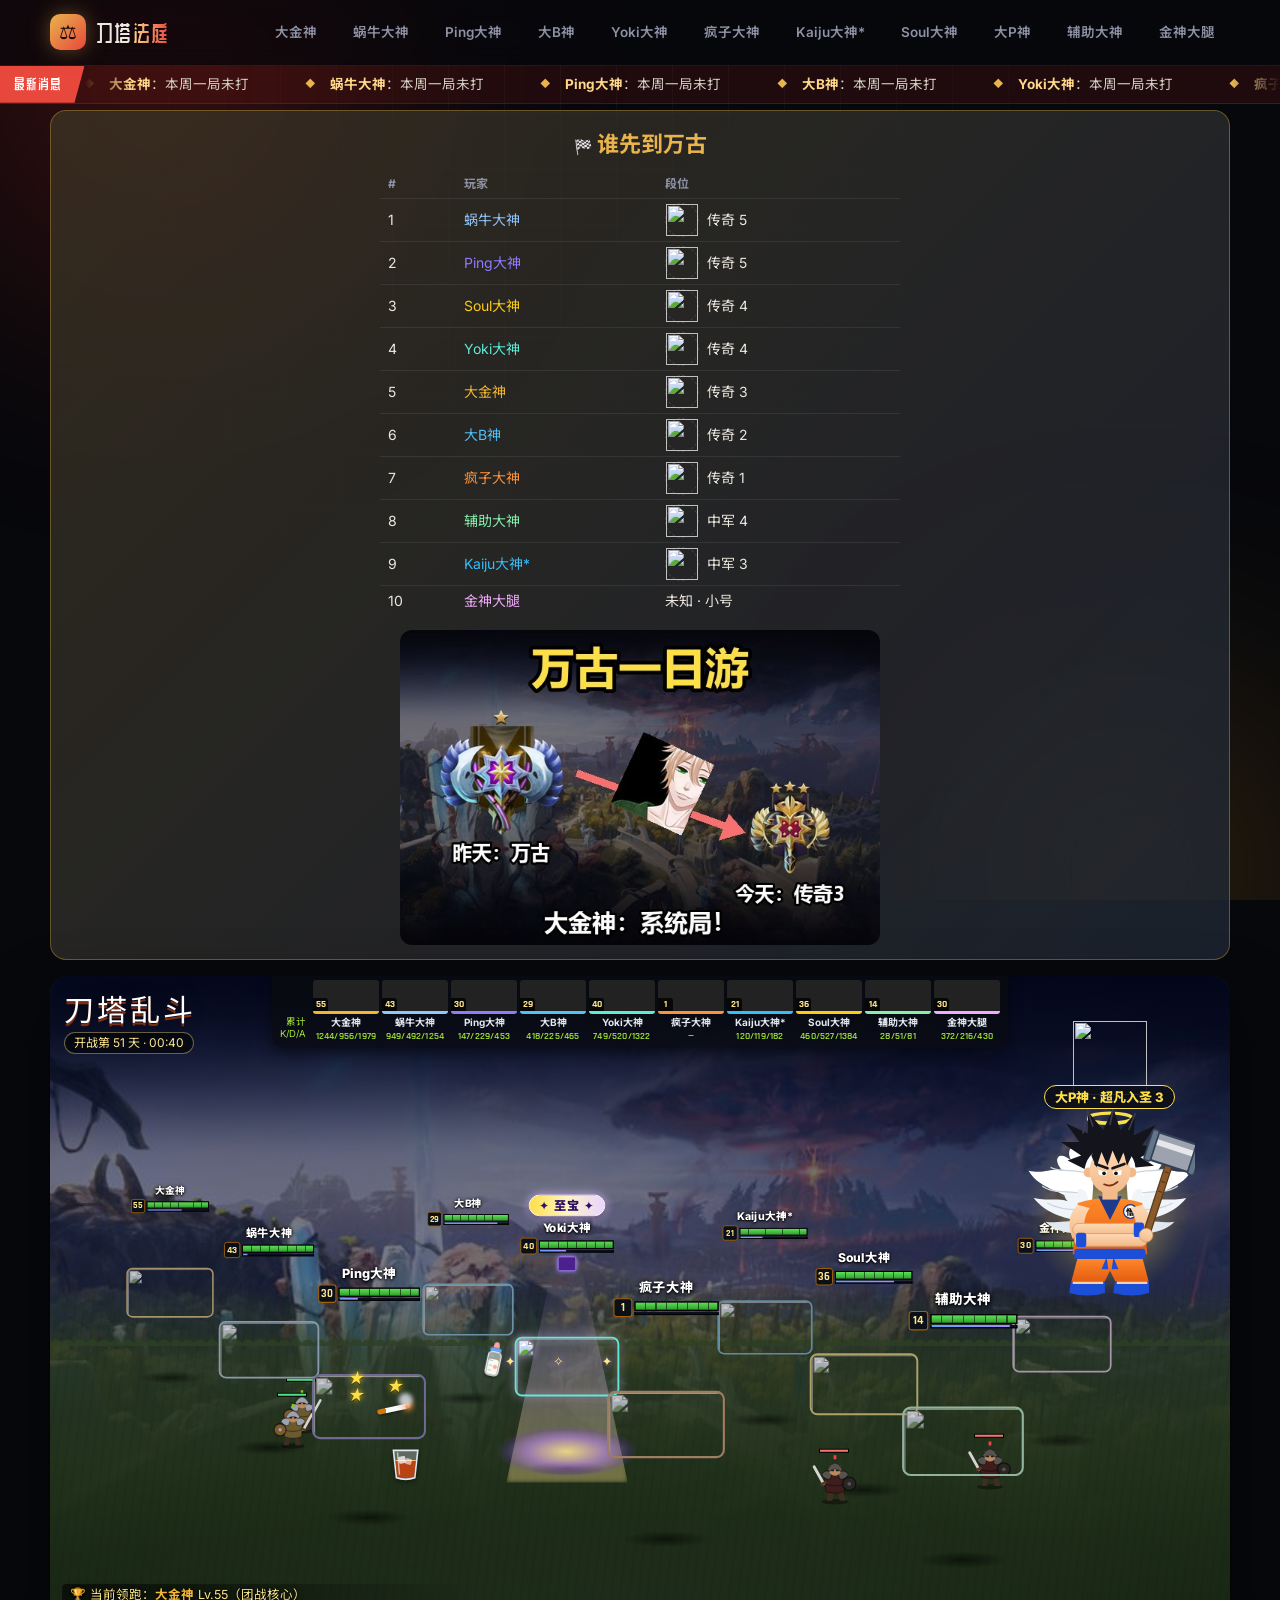
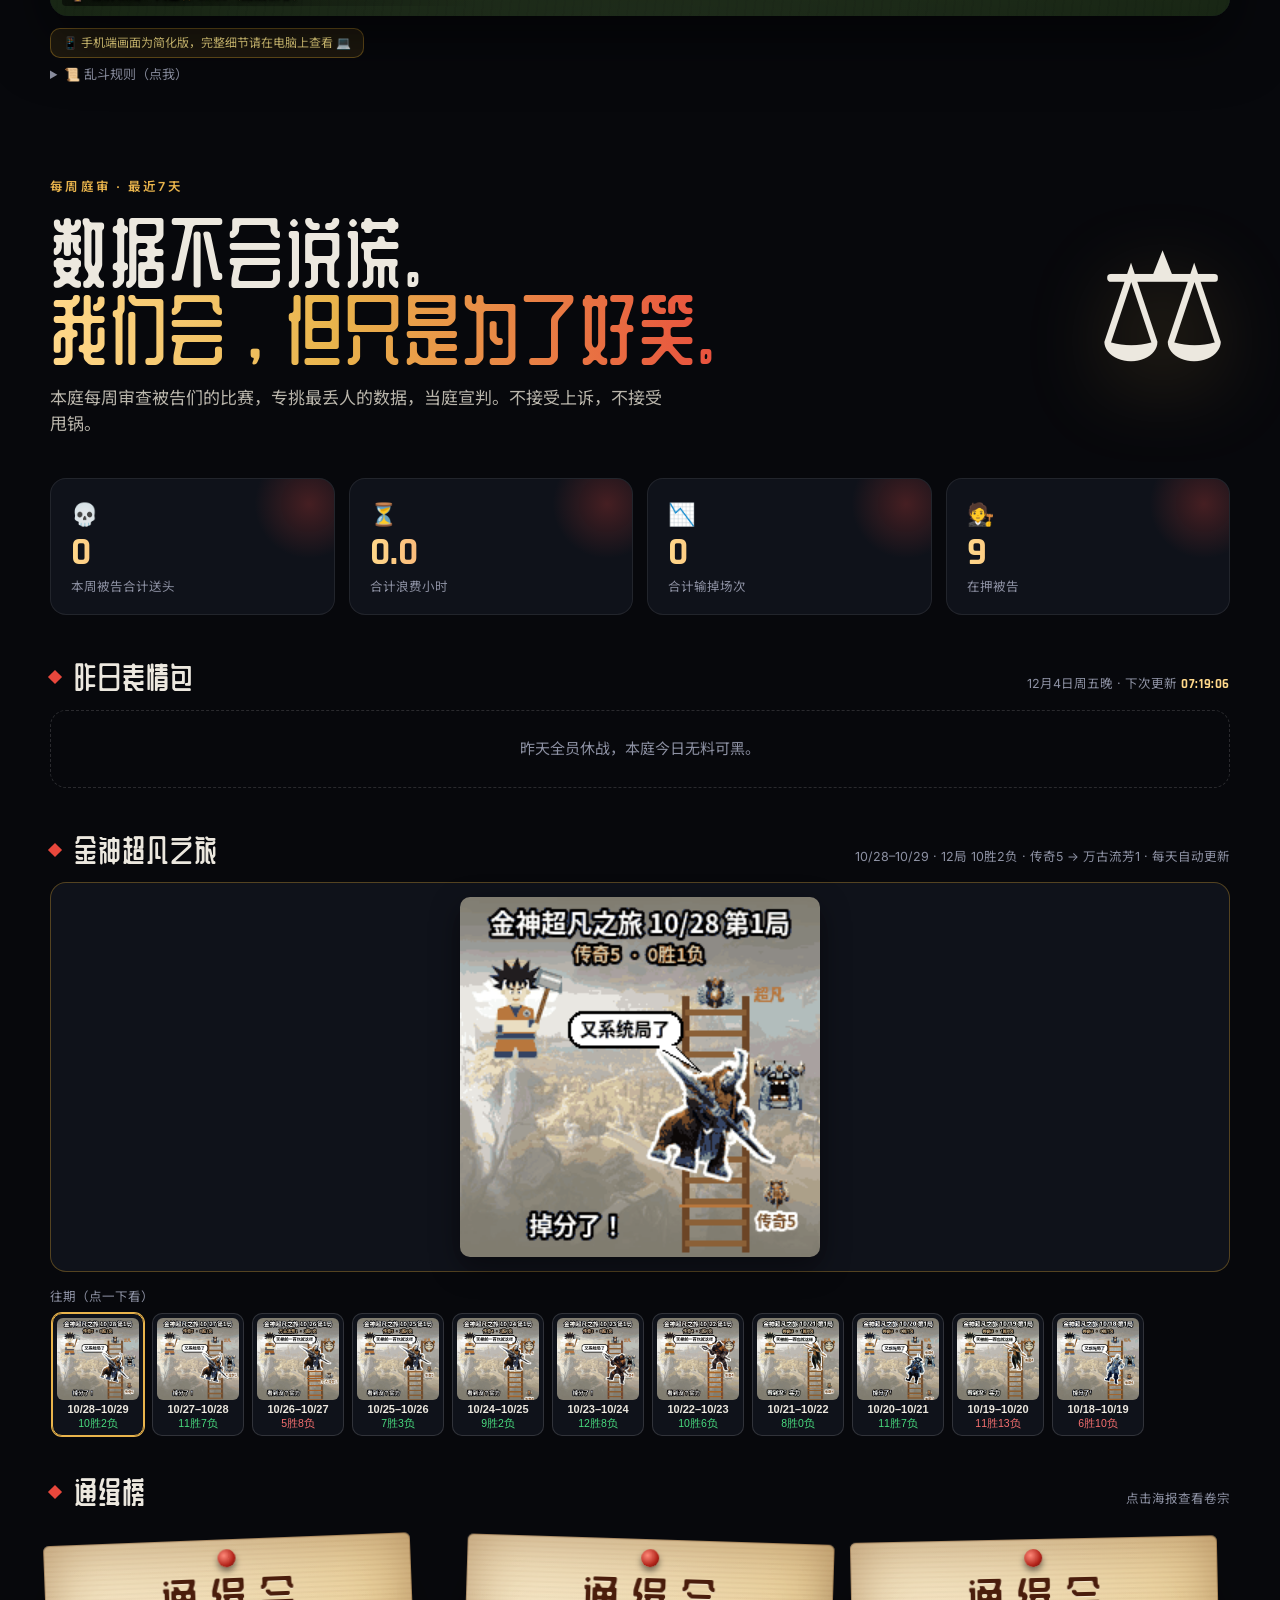
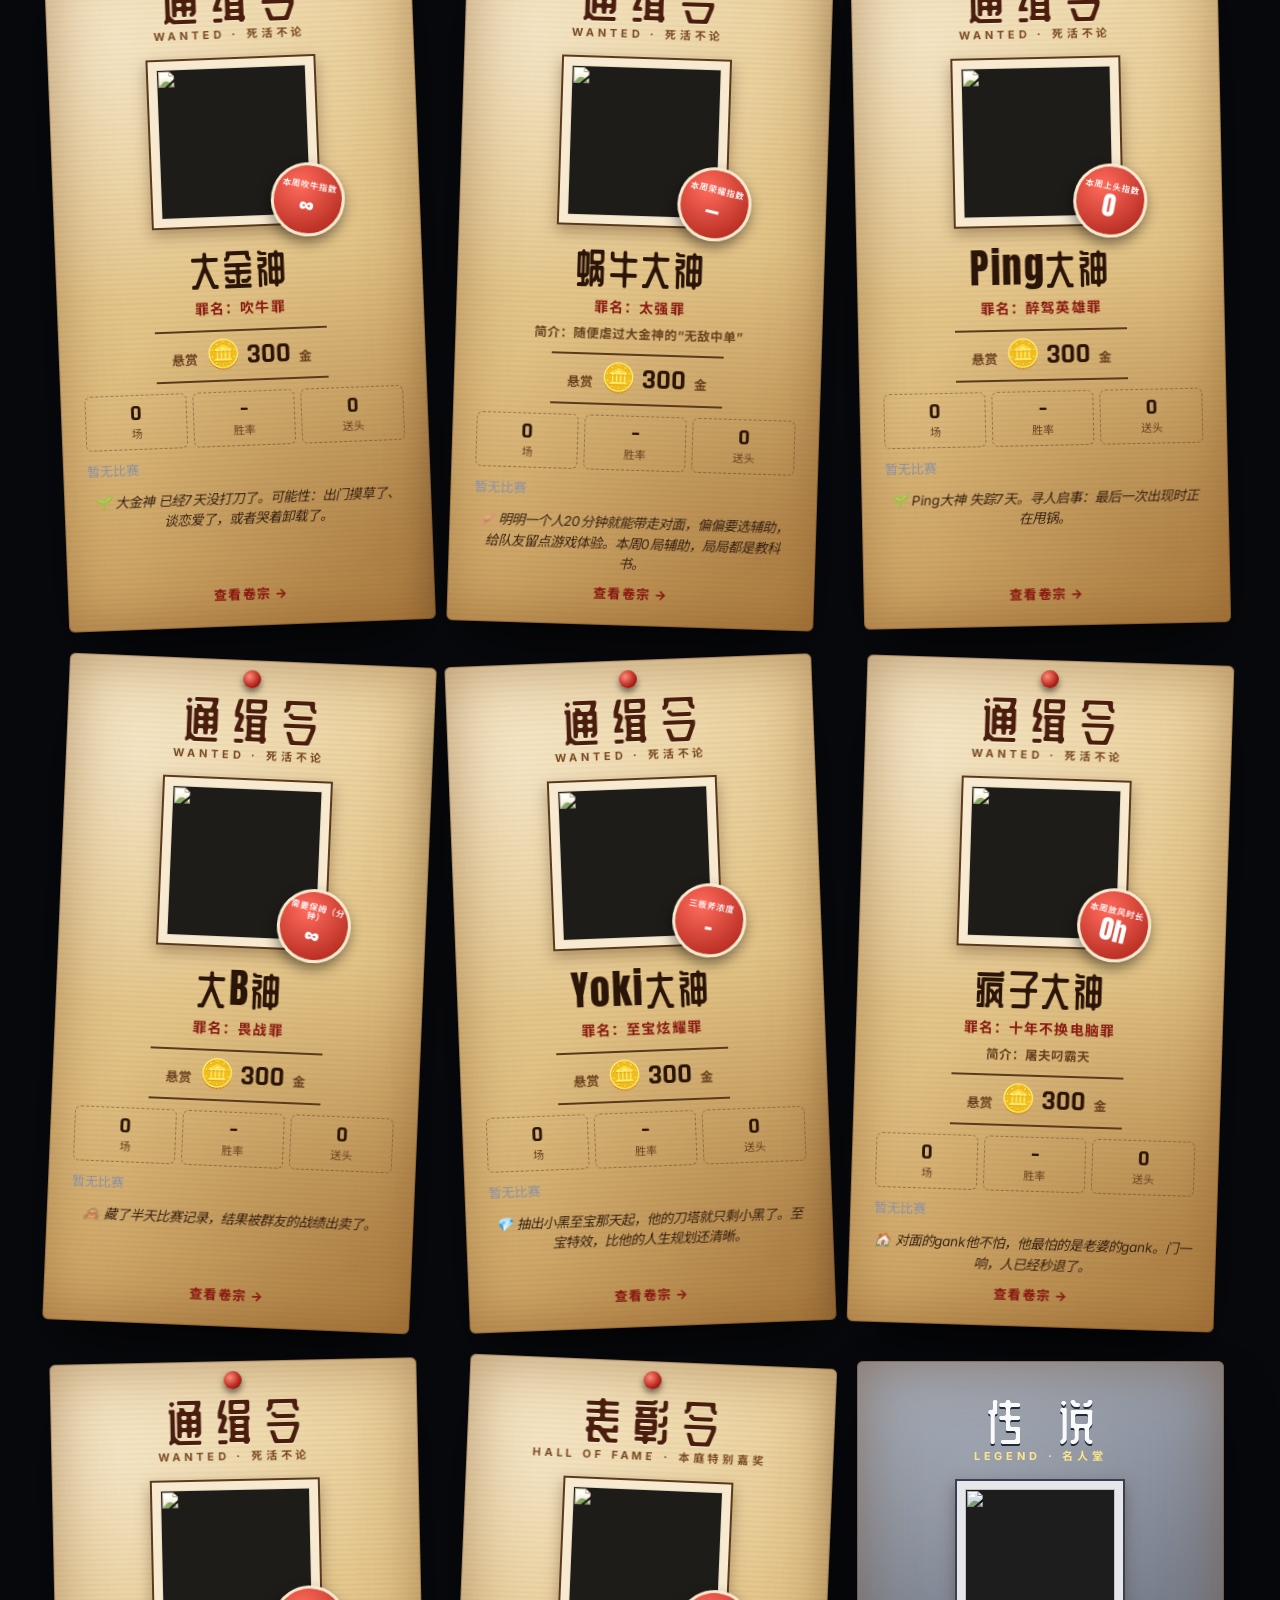
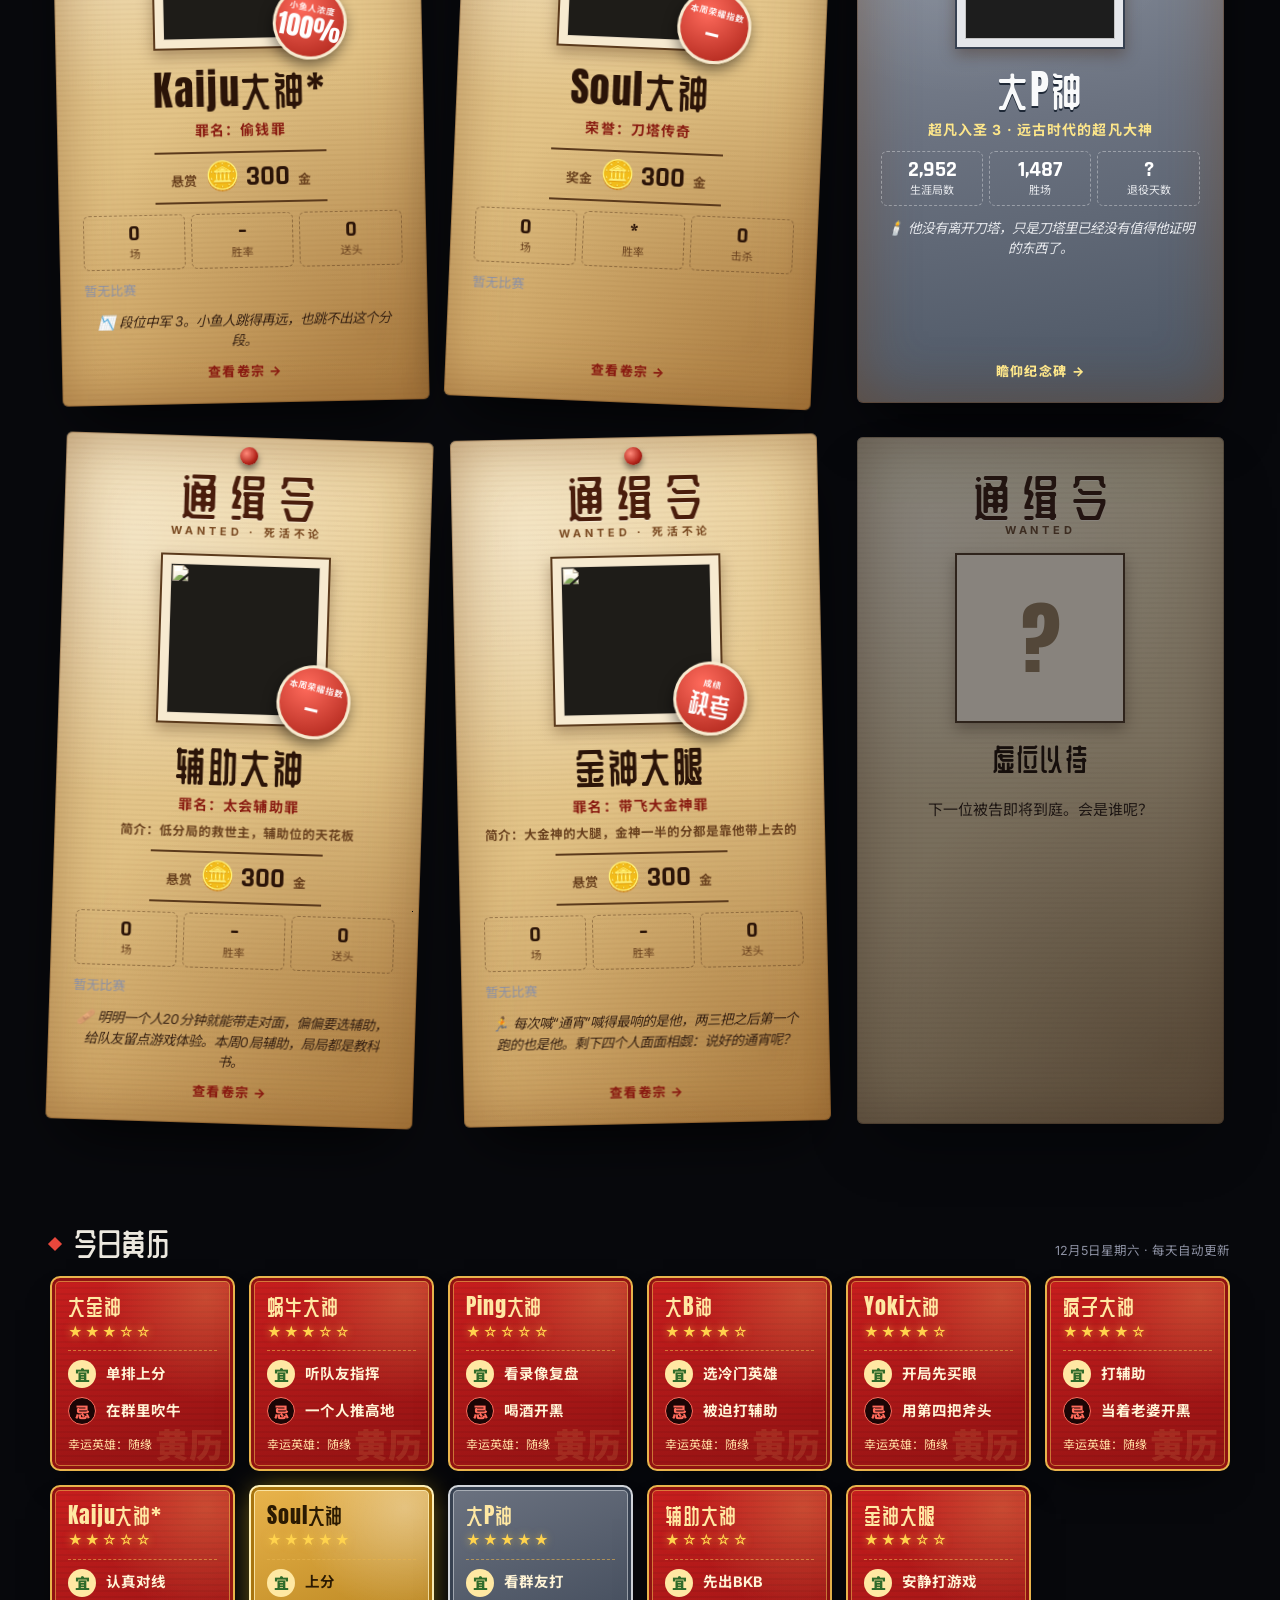
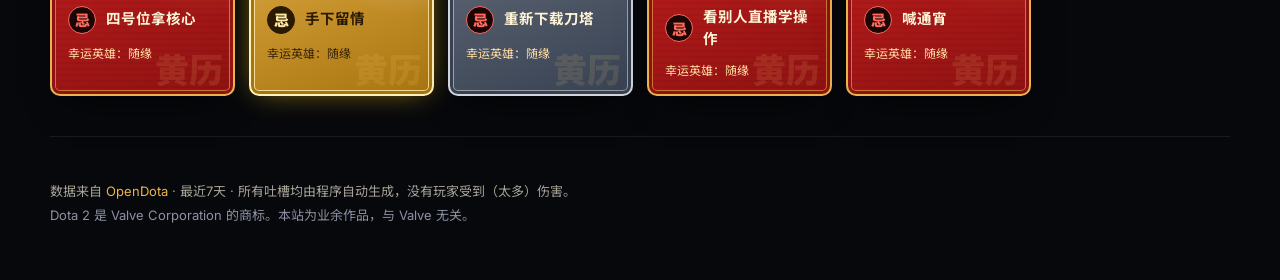
==== index.html @ 7b8fe18a "Home: 谁先到万古 con classifica senza 大P神 e meme 万古一日游 Co-Authored-By: Claude Opus 5.5 <noreply@anthropic" ====
<!doctype html>
<html lang="zh-CN">
<head>
  <meta charset="utf-8" />
  <meta name="build" content="202610311404" />
  <meta http-equiv="Cache-Control" content="no-cache" />
  <meta name="viewport" content="width=device-width, initial-scale=1" />
  <title>刀塔法庭</title>
  <meta name="description" content="我们的刀塔2玩家每周战绩，毫不留情地审判。" />
  <meta property="og:title" content="刀塔法庭" />
  <meta property="og:description" content="数据不会说谎。我们会，但只是为了好笑。" />
  <link rel="icon" href="data:image/svg+xml,<svg xmlns='http://www.w3.org/2000/svg' viewBox='0 0 100 100'><text y='.9em' font-size='90'>⚖️</text></svg>" />
  <link rel="preconnect" href="https://fonts.googleapis.com" />
  <link rel="preconnect" href="https://fonts.gstatic.com" crossorigin />
  <link href="https://fonts.googleapis.com/css2?family=Anton&family=Inter:wght@400;500;600;700&family=Rajdhani:wght@500;600;700&family=Noto+Sans+SC:wght@400;500;700;900&family=ZCOOL+QingKe+HuangYou&display=swap" rel="stylesheet" />
  <link rel="stylesheet" href="css/style.css?v=202610311404" />
  <link rel="stylesheet" href="css/arena.css?v=202610311404" />
</head>
<body>
  <div class="bg" aria-hidden="true"><div class="bg-glow g1"></div><div class="bg-glow g2"></div><div class="bg-grid"></div></div>

  <header class="topbar">
    <a href="#/" class="brand">
      <span class="brand-mark">⚖</span>
      <span class="brand-text">刀塔<b>法庭</b></span>
    </a>
    <nav class="topnav" id="topnav"></nav>
  </header>

  <div class="ticker" aria-label="最新消息">
    <span class="ticker-label">最新消息</span>
    <div class="ticker-track"><div class="ticker-inner" id="ticker">正在调取证据……</div></div>
  </div>

  <main id="app" class="container"></main>

  <footer class="footer container">
    <p>数据来自 <a href="https://www.opendota.com" target="_blank" rel="noopener">OpenDota</a> · 最近7天 · 所有吐槽均由程序自动生成，没有玩家受到（太多）伤害。</p>
    <p class="muted">Dota 2 是 Valve Corporation 的商标。本站为业余作品，与 Valve 无关。</p>
  </footer>

  <script src="js/config.js?v=202610311404"></script>
  <script src="js/heroes-zh.js?v=202610311404"></script>
  <script src="js/demo.js?v=202610311404"></script>
  <script src="js/api.js?v=202610311404"></script>
  <script src="js/roast.js?v=202610311404"></script>
  <script src="js/daily.js?v=202610311404"></script>
  <script src="js/home-extra.js?v=202610311404"></script>
  <script src="js/arena.js?v=202610311404"></script>
  <script src="js/app.js?v=202610311404"></script>
</body>
</html>
---- css/style.css ----
:root {
  --bg: #07080c;
  --bg-2: #0d0f16;
  --panel: rgba(20, 23, 33, 0.72);
  --panel-solid: #141721;
  --line: rgba(255, 255, 255, 0.08);
  --line-2: rgba(255, 255, 255, 0.14);
  --text: #ece8df;
  --muted: #8d91a3;
  --gold: #e9b44c;
  --gold-2: #ffd88a;
  --red: #e8473c;
  --red-deep: #8f1d16;
  --green: #5ed37c;
  --radius: 18px;
  --shadow: 0 20px 60px -20px rgba(0, 0, 0, 0.8);
  --f-display: "Anton", "ZCOOL QingKe HuangYou", "Noto Sans SC", Impact, sans-serif;
  --f-meme: "Noto Sans SC", "Microsoft YaHei", "PingFang SC", sans-serif;
  --f-data: "Rajdhani", "Noto Sans SC", "Inter", sans-serif;
  --f-body: "Inter", "Noto Sans SC", "PingFang SC", "Microsoft YaHei", system-ui, sans-serif;
}

* { box-sizing: border-box; }
html { scroll-behavior: smooth; }
body {
  margin: 0;
  background: var(--bg);
  color: var(--text);
  font: 15px/1.55 var(--f-body);
  -webkit-font-smoothing: antialiased;
  overflow-x: hidden;
  min-height: 100vh;
}
a { color: inherit; text-decoration: none; }
img { display: block; }
.muted { color: var(--muted); }
.small { font-size: 12.5px; }
.pos { color: var(--green); }
.neg { color: var(--red); }
.container { width: min(1180px, 100% - 32px); margin-inline: auto; }

/* ---------- sfondo ---------- */
.bg { position: fixed; inset: 0; z-index: -1; pointer-events: none; overflow: hidden; }
.bg-glow { position: absolute; border-radius: 50%; filter: blur(110px); opacity: 0.5; }
.g1 { width: 680px; height: 680px; background: radial-gradient(circle, #8f1d16, transparent 65%); top: -260px; left: -180px; animation: drift 22s ease-in-out infinite alternate; }
.g2 { width: 620px; height: 620px; background: radial-gradient(circle, #6b4a10, transparent 65%); bottom: -280px; right: -160px; animation: drift 26s ease-in-out infinite alternate-reverse; }
.bg-grid {
  position: absolute; inset: 0;
  background-image: linear-gradient(var(--line) 1px, transparent 1px), linear-gradient(90deg, var(--line) 1px, transparent 1px);
  background-size: 56px 56px;
  mask-image: radial-gradient(ellipse at 50% 0%, #000 0%, transparent 70%);
  opacity: 0.55;
}
@keyframes drift { to { transform: translate(120px, 80px) scale(1.15); } }

/* ---------- topbar ---------- */
.topbar {
  position: sticky; top: 0; z-index: 20;
  display: flex; align-items: center; justify-content: space-between; gap: 16px;
  padding: 14px max(16px, calc((100% - 1180px) / 2));
  background: rgba(7, 8, 12, 0.72);
  backdrop-filter: blur(14px) saturate(140%);
  border-bottom: 1px solid var(--line);
}
.brand { display: flex; align-items: center; gap: 10px; }
.brand-mark {
  display: grid; place-items: center; width: 36px; height: 36px; border-radius: 10px;
  background: linear-gradient(135deg, var(--gold), var(--red));
  color: #170a06; font-size: 20px; box-shadow: 0 0 24px -4px rgba(233, 180, 76, 0.6);
}
.brand-text { font: 22px/1 var(--f-display); letter-spacing: 0.06em; }
.brand-text b { font-weight: 400; background: linear-gradient(90deg, var(--gold-2), var(--red)); -webkit-background-clip: text; background-clip: text; color: transparent; }
.topnav { display: flex; gap: 6px; overflow-x: auto; scrollbar-width: none; }
.topnav a {
  padding: 7px 14px; border-radius: 999px; font-weight: 600; font-size: 13.5px;
  color: var(--muted); border: 1px solid transparent; white-space: nowrap; transition: 0.2s;
}
.topnav a:hover { color: var(--text); border-color: var(--line-2); }
.topnav a.active { color: #160b05; background: var(--gold); }

/* ---------- ticker ---------- */
.ticker { display: flex; align-items: stretch; border-bottom: 1px solid var(--line); background: rgba(143, 29, 22, 0.18); overflow: hidden; }
.ticker-label {
  flex: none; padding: 8px 14px; font: 14px/1 var(--f-display); letter-spacing: 0.08em;
  background: var(--red); color: #fff; display: flex; align-items: center;
  clip-path: polygon(0 0, 100% 0, calc(100% - 10px) 100%, 0 100%); padding-right: 22px;
}
.ticker-track { overflow: hidden; flex: 1; display: flex; align-items: center; mask-image: linear-gradient(90deg, transparent, #000 4%, #000 96%, transparent); }
.ticker-inner { display: inline-flex; white-space: nowrap; padding: 8px 0; font-size: 13.5px; color: #d9d3c6; animation: ticker var(--dur, 40s) linear infinite; }
.ticker-inner:hover { animation-play-state: paused; }
.ticker-item { padding-right: 56px; }
.ticker-item::before { content: "◆"; color: var(--gold); margin-right: 14px; font-size: 10px; vertical-align: 2px; }
.ticker-item b { color: var(--gold-2); }
@keyframes ticker { from { transform: translateX(0); } to { transform: translateX(-50%); } }

/* ---------- home ---------- */
.hero-intro { padding: 72px 0 40px; max-width: 820px; }
.eyebrow { font: 600 12.5px/1 var(--f-body); letter-spacing: 0.18em; text-transform: uppercase; color: var(--gold); margin: 0 0 16px; display: inline-block; }
.hero-intro h1 { font: 400 clamp(40px, 6.5vw, 76px)/1.02 var(--f-display); margin: 0 0 20px; letter-spacing: 0.01em; text-transform: uppercase; }
.grad { background: linear-gradient(90deg, var(--gold-2), var(--gold) 40%, var(--red)); -webkit-background-clip: text; background-clip: text; color: transparent; }
.lead { font-size: 17px; color: #b9b5ab; max-width: 620px; margin: 0; }

.cards { display: grid; grid-template-columns: repeat(auto-fill, minmax(340px, 1fr)); gap: 22px; padding-bottom: 60px; }
.pcard {
  position: relative; display: block; overflow: hidden; border-radius: var(--radius);
  background: var(--panel); border: 1px solid var(--line); box-shadow: var(--shadow);
  transition: transform 0.35s cubic-bezier(.2,.8,.2,1), border-color 0.3s, box-shadow 0.3s;
  min-height: 320px; animation: rise 0.6s both;
}
a.pcard:hover { transform: translateY(-6px); border-color: rgba(233, 180, 76, 0.45); box-shadow: 0 30px 70px -20px rgba(143, 29, 22, 0.6); }
.pcard-bg { position: absolute; inset: 0; background: center 20% / cover no-repeat; opacity: 0.32; transition: transform 0.6s, opacity 0.4s; mask-image: linear-gradient(180deg, #000 0%, transparent 70%); }
a.pcard:hover .pcard-bg { transform: scale(1.06); opacity: 0.45; }
.pcard-body { position: relative; padding: 22px; display: flex; flex-direction: column; gap: 18px; height: 100%; }
.pcard-head { display: flex; align-items: center; gap: 14px; }
.pcard-id { flex: 1; min-width: 0; }
.pcard-id h3 { margin: 4px 0 2px; font: 400 26px/1.05 var(--f-display); letter-spacing: 0.02em; overflow: hidden; text-overflow: ellipsis; white-space: nowrap; }
.tag { display: inline-block; font-size: 11px; font-weight: 700; letter-spacing: 0.12em; text-transform: uppercase; color: var(--red); background: rgba(232, 71, 60, 0.12); border: 1px solid rgba(232, 71, 60, 0.3); padding: 3px 8px; border-radius: 6px; }
.pcard-stats { display: grid; grid-template-columns: repeat(3, 1fr); gap: 8px; }
.pcard-stats div { background: rgba(0,0,0,.35); border: 1px solid var(--line); border-radius: 12px; padding: 10px 12px; }
.pcard-stats b { display: block; font: 700 26px/1 var(--f-data); }
.pcard-stats span { font-size: 11.5px; color: var(--muted); text-transform: uppercase; letter-spacing: 0.08em; }
.pcard-roast { margin: 0; font-size: 14px; color: #d6d0c3; font-style: italic; border-left: 3px solid var(--gold); padding-left: 12px; }
.pcard-roast span { font-style: normal; }
.pcard-cta { margin-top: auto; font-weight: 700; font-size: 13px; color: var(--gold); letter-spacing: 0.04em; }
.pcard-empty, .pcard-error { display: flex; flex-direction: column; align-items: center; justify-content: center; text-align: center; padding: 30px; border-style: dashed; background: rgba(20,23,33,.35); color: var(--muted); }
.pcard-empty h3, .pcard-error h3 { color: var(--text); font: 400 22px var(--f-display); letter-spacing: .03em; margin: 12px 0 6px; }
.empty-icon { font-size: 30px; width: 64px; height: 64px; border-radius: 50%; display: grid; place-items: center; border: 1px dashed var(--line-2); }

/* skeleton */
.skeleton { padding: 22px; display: flex; flex-direction: column; gap: 14px; }
.sk { border-radius: 10px; background: linear-gradient(90deg, #1a1d29 0%, #252a3a 50%, #1a1d29 100%); background-size: 200% 100%; animation: shimmer 1.3s infinite; }
.sk-av { width: 64px; height: 64px; border-radius: 50%; }
.sk-l { height: 28px; width: 70%; }
.sk-s { height: 120px; }
@keyframes shimmer { to { background-position: -200% 0; } }

/* ---------- avatar / voto / medaglia ---------- */
.avatar { width: 64px; height: 64px; border-radius: 50%; object-fit: cover; flex: none; border: 2px solid var(--gold); box-shadow: 0 0 0 4px rgba(233,180,76,.12), 0 10px 30px -8px rgba(233,180,76,.5); background: #222; }
.avatar-fallback { display: grid; place-items: center; font: 400 28px var(--f-display); color: var(--gold); }
.avatar-xl { width: 132px; height: 132px; border-width: 3px; font-size: 56px; }

.grade {
  --c: var(--gold);
  position: relative; width: 116px; height: 116px; display: grid; place-items: center; flex: none;
  border-radius: 50%;
  background: radial-gradient(circle at 30% 25%, rgba(255,255,255,.18), transparent 55%), conic-gradient(from 210deg, var(--c), transparent 70%, var(--c));
  padding: 3px; box-shadow: 0 0 40px -6px var(--c);
}
.grade > span {
  width: 100%; height: 100%; border-radius: 50%; display: grid; place-items: center;
  background: radial-gradient(circle at 50% 30%, #1f2230, #0b0c12);
  font: 400 54px/1 var(--f-display); color: var(--c); text-shadow: 0 0 20px var(--c);
}
.grade-sm { width: 62px; height: 62px; }
.grade-sm > span { font-size: 28px; }
.g-bad { --c: var(--red); }
.g-mid { --c: var(--gold); }
.g-good { --c: var(--green); }
.g-nc { --c: #6f7385; }

.medal { position: relative; width: 64px; height: 64px; flex: none; }
.medal img { width: 100%; height: 100%; position: absolute; inset: 0; }
.medal-none { display: grid; place-items: center; border-radius: 50%; border: 1px dashed var(--line-2); color: var(--muted); font: 400 24px var(--f-display); }

/* ---------- pagina giocatore ---------- */
.back { display: inline-block; margin-bottom: 22px; font-weight: 600; font-size: 13.5px; color: var(--muted); }
.back:hover { color: var(--gold); }
.phero { position: relative; margin: 28px 0 24px; border-radius: 24px; overflow: hidden; border: 1px solid var(--line); background: var(--panel-solid); box-shadow: var(--shadow); }
.phero-bg { position: absolute; inset: 0; background: right 30% / cover no-repeat; opacity: 0.55; mask-image: linear-gradient(90deg, transparent 15%, #000 75%); }
.phero::after { content: ""; position: absolute; inset: 0; background: linear-gradient(180deg, transparent 40%, rgba(7,8,12,.85)), linear-gradient(90deg, rgba(10,11,17,.95) 30%, transparent); pointer-events: none; }
.phero-inner { position: relative; z-index: 1; padding: 28px 32px 34px; }
.phero-main { display: flex; align-items: center; gap: 28px; flex-wrap: wrap; }
.phero-id { flex: 1; min-width: 260px; }
.phero-id h1 { font: 400 clamp(40px, 6vw, 68px)/1 var(--f-display); margin: 10px 0 18px; letter-spacing: 0.01em; text-transform: uppercase; word-break: break-word; }
.phero-meta { display: flex; align-items: center; gap: 22px; flex-wrap: wrap; }
.phero-meta > div:not(.medal) { display: flex; flex-direction: column; }
.phero-meta b { font: 700 18px var(--f-data); }
.phero-links { display: flex; flex-wrap: wrap; gap: 8px; margin-top: 18px; }
.pill { display: inline-flex; align-items: center; gap: 7px; font-size: 12.5px; font-weight: 600; padding: 6px 12px; border-radius: 999px; background: rgba(255,255,255,.06); border: 1px solid var(--line); color: #cfcabe; }
.pill .dot { width: 7px; height: 7px; border-radius: 50%; background: var(--green); box-shadow: 0 0 8px var(--green); animation: pulse 2s infinite; }
.pill-warn { color: #ffd88a; background: rgba(233,180,76,.12); border-color: rgba(233,180,76,.35); }
.pill-link:hover { border-color: var(--gold); color: var(--gold-2); }
@keyframes pulse { 50% { opacity: .35; } }

.verdict { width: 260px; text-align: center; display: flex; flex-direction: column; align-items: center; gap: 12px; padding: 22px; border-radius: 18px; background: rgba(0,0,0,.45); border: 1px solid var(--line-2); backdrop-filter: blur(8px); }
.verdict .eyebrow { margin: 0; font-size: 11px; }
.verdict p { margin: 0; font-size: 14px; color: #d8d2c4; font-style: italic; }

.kpis { display: grid; grid-template-columns: repeat(6, 1fr); gap: 14px; margin-bottom: 14px; }
.kpi { background: var(--panel); border: 1px solid var(--line); border-radius: 16px; padding: 16px 18px; display: flex; flex-direction: column; gap: 4px; animation: rise .5s both; }
.kpi-label { font-size: 11.5px; letter-spacing: .12em; text-transform: uppercase; color: var(--muted); font-weight: 600; }
.kpi-val { font: 700 36px/1.05 var(--f-data); }
.kpi-sub { font-size: 12.5px; color: var(--muted); }

.block { margin: 34px 0; }
.block-head { display: flex; align-items: baseline; justify-content: space-between; gap: 12px; margin-bottom: 16px; flex-wrap: wrap; }
.block-head h2 { margin: 0; font: 400 30px/1 var(--f-display); letter-spacing: .03em; text-transform: uppercase; }
.block-head h2::before { content: ""; display: inline-block; width: 10px; height: 10px; background: var(--red); transform: rotate(45deg); margin-right: 14px; vertical-align: 6px; }

.strip { display: flex; gap: 4px; }
.strip-cell { flex: 1 1 0; max-width: 46px; min-width: 4px; height: 30px; border-radius: 5px; transition: transform .2s; }
.strip-cell.w { background: linear-gradient(180deg, #7ef09a, #2f9b4f); box-shadow: 0 0 12px -3px rgba(94,211,124,.7); }
.strip-cell.l { background: linear-gradient(180deg, #ff6a5f, #9c241b); box-shadow: 0 0 12px -3px rgba(232,71,60,.7); }
.strip-cell:hover { transform: scaleY(1.25); }
.pcard .strip-cell { height: 14px; }
.strip-empty { color: var(--muted); font-size: 13px; }

/* meme */
.memes { display: grid; grid-template-columns: repeat(3, 1fr); gap: 18px; }
.meme { position: relative; margin: 0; aspect-ratio: 1 / 1; border-radius: 16px; overflow: hidden; background: #000; border: 1px solid var(--line-2); box-shadow: var(--shadow); animation: pop .5s both; animation-delay: var(--d); }
.meme-img { position: absolute; inset: 0; background: center 25% / cover no-repeat, linear-gradient(135deg, #2a1410, #0d0f16); filter: saturate(1.15) contrast(1.05); transition: transform 6s ease-out; }
.meme:hover .meme-img { transform: scale(1.12); }
.meme::after { content: ""; position: absolute; inset: 0; background: linear-gradient(180deg, rgba(0,0,0,.45), transparent 30%, transparent 65%, rgba(0,0,0,.55)); }
.meme figcaption { position: absolute; inset: 0; z-index: 1; display: flex; flex-direction: column; justify-content: space-between; align-items: center; padding: 14px; text-align: center; }
.meme-top, .meme-bottom {
  font: 900 clamp(22px, 2.6vw, 32px)/1.15 var(--f-meme); text-transform: uppercase; color: #fff; letter-spacing: .04em;
  -webkit-text-stroke: 1.5px #000; paint-order: stroke fill;
  text-shadow: 3px 3px 0 #000, -2px -2px 0 #000, 2px -2px 0 #000, -2px 2px 0 #000, 0 4px 14px rgba(0,0,0,.6);
  word-break: break-word;
}

/* capi d'accusa */
.charges { display: grid; grid-template-columns: repeat(2, 1fr); gap: 12px; }
.charge { display: flex; gap: 16px; align-items: flex-start; padding: 16px 18px; border-radius: 14px; background: var(--panel); border: 1px solid var(--line); animation: rise .5s both; animation-delay: var(--d); transition: border-color .2s, transform .2s; }
.charge:hover { border-color: rgba(233,180,76,.35); transform: translateX(3px); }
.charge-icon { flex: none; width: 46px; height: 46px; display: grid; place-items: center; font-size: 22px; border-radius: 12px; background: linear-gradient(135deg, rgba(233,180,76,.18), rgba(232,71,60,.18)); border: 1px solid var(--line-2); }
.charge h4 { margin: 2px 0 4px; font: 700 17px var(--f-data); letter-spacing: .04em; text-transform: uppercase; color: var(--gold-2); }
.charge p { margin: 0; color: #cfc9bd; font-size: 14.5px; }

/* eroi */
.heroes { display: grid; grid-template-columns: repeat(auto-fill, minmax(220px, 1fr)); gap: 12px; }
.htile { display: flex; overflow: hidden; border-radius: 14px; background: var(--panel); border: 1px solid var(--line); }
.htile-img { width: 96px; flex: none; background: center / cover no-repeat #1b1e2a; }
.htile-body { padding: 12px 14px; display: flex; flex-direction: column; gap: 4px; flex: 1; min-width: 0; }
.htile-body b { font: 700 16px var(--f-data); white-space: nowrap; overflow: hidden; text-overflow: ellipsis; }
.htile-body span { font-size: 12.5px; color: var(--muted); }
.htile-body em { font-style: normal; font-weight: 700; }
.bar { height: 5px; border-radius: 4px; background: rgba(232,71,60,.35); overflow: hidden; margin-top: auto; }
.bar i { display: block; height: 100%; background: linear-gradient(90deg, #2f9b4f, var(--green)); border-radius: 4px; }

/* partite */
.matches { display: flex; flex-direction: column; gap: 8px; }
.mrow {
  display: grid; grid-template-columns: 110px 1.4fr 1fr 1fr .7fr .6fr .7fr; align-items: center; gap: 14px;
  border-radius: 14px; overflow: hidden; background: var(--panel); border: 1px solid var(--line);
  padding-right: 18px; position: relative; transition: transform .2s, border-color .2s;
}
.mrow::before { content: ""; position: absolute; left: 0; top: 0; bottom: 0; width: 4px; z-index: 1; }
.mrow.w::before { background: var(--green); }
.mrow.l::before { background: var(--red); }
.mrow:hover { transform: translateX(4px); border-color: var(--line-2); }
.mrow-hero { height: 62px; background: center / cover no-repeat #1b1e2a; mask-image: linear-gradient(90deg, #000 60%, transparent); }
.mrow > div:not(.mrow-hero) { display: flex; flex-direction: column; min-width: 0; }
.mrow b { font: 700 17px/1.2 var(--f-data); white-space: nowrap; overflow: hidden; text-overflow: ellipsis; }
.mrow span { font-size: 12px; color: var(--muted); }
.mrow b i { font-style: normal; color: var(--muted); margin: 0 2px; }
.mrow.w .mrow-res b { color: var(--green); }
.mrow.l .mrow-res b { color: var(--red); }

/* stati */
.loading, .notice { min-height: 50vh; display: flex; flex-direction: column; align-items: center; justify-content: center; text-align: center; gap: 10px; }
.notice h2 { font: 400 36px var(--f-display); letter-spacing: .03em; margin: 0; }
.notice p { color: var(--muted); max-width: 480px; }
.gavel { font-size: 54px; animation: gavel 0.9s ease-in-out infinite; transform-origin: 70% 80%; }
@keyframes gavel { 0%, 100% { transform: rotate(0); } 40% { transform: rotate(-22deg); } 55% { transform: rotate(6deg); } }
.btn { display: inline-block; cursor: pointer; font: 700 14px var(--f-body); padding: 10px 18px; border-radius: 10px; border: 0; background: linear-gradient(135deg, var(--gold), #d4782c); color: #1a0d05; transition: filter .2s, transform .2s; }
.btn:hover { filter: brightness(1.1); transform: translateY(-1px); }
.btn-ghost { background: transparent; color: var(--text); border: 1px solid var(--line-2); }
.btn-ghost:hover { border-color: var(--gold); color: var(--gold-2); }
.btn-sm { padding: 7px 14px; font-size: 13px; }

.footer { padding: 40px 0 50px; margin-top: 40px; border-top: 1px solid var(--line); font-size: 13px; color: #a7a397; }
.footer a { color: var(--gold); }
.footer p { margin: 4px 0; }

@keyframes rise { from { opacity: 0; transform: translateY(16px); } }
@keyframes pop { from { opacity: 0; transform: scale(.94) rotate(-1deg); } }

/* ---------- responsive ---------- */
@media (max-width: 1000px) {
  .kpis { grid-template-columns: repeat(3, 1fr); }
  .memes { grid-template-columns: repeat(2, 1fr); }
  .memes .meme:nth-child(3) { display: none; }
  .verdict { width: 100%; flex-direction: row; text-align: left; }
  .verdict .eyebrow { display: none; }
  .mrow { grid-template-columns: 80px 1.3fr 1fr 1fr .8fr; }
  .mrow > .mrow-x:nth-of-type(n+6) { display: none; }
  .mrow > div:nth-child(6), .mrow > div:nth-child(7) { display: none; }
}
@media (max-width: 680px) {
  .topbar { padding: 12px 16px; }
  .brand-text { font-size: 18px; }
  .hero-intro { padding: 44px 0 28px; }
  .cards { grid-template-columns: 1fr; }
  .phero-inner { padding: 20px 18px 24px; }
  .phero-main { gap: 18px; }
  .avatar-xl { width: 92px; height: 92px; }
  .phero-bg { mask-image: linear-gradient(180deg, #000, transparent 80%); background-position: center 20%; }
  .phero::after { background: linear-gradient(180deg, rgba(10,11,17,.3), rgba(10,11,17,.95) 45%); }
  .kpis { grid-template-columns: repeat(2, 1fr); gap: 10px; }
  .kpi-val { font-size: 30px; }
  .memes { grid-template-columns: repeat(2, 1fr); gap: 10px; }  /* telefono: 2 meme per riga */
  .meme { border-radius: 12px; }
  .meme figcaption { padding: 8px; }
  .meme-top, .meme-bottom { font-size: 15px; -webkit-text-stroke: 1px #000; text-shadow: 2px 2px 0 #000, -1px -1px 0 #000, 1px -1px 0 #000, -1px 1px 0 #000; }
  .meme.daily figcaption { padding-bottom: 26px; }
  .memes .meme:nth-child(3) { display: block; }
  .charges { grid-template-columns: 1fr; }
  .mrow { grid-template-columns: 64px 1.2fr 1fr 1fr; gap: 10px; padding-right: 12px; }
  .mrow > div:nth-child(5) { display: none; }
  .mrow-hero { height: 56px; }
  .mrow b { font-size: 15px; }
  .grade { width: 92px; height: 92px; }
  .grade > span { font-size: 42px; }
}
@media (prefers-reduced-motion: reduce) {
  *, *::before, *::after { animation: none !important; transition: none !important; }
}

/* ---------- 专项调查 ---------- */
.sp-cards { display: grid; grid-template-columns: repeat(auto-fit, minmax(200px, 1fr)); gap: 14px; margin-bottom: 14px; }
.sp-grid { display: grid; grid-template-columns: 1.5fr 1fr; gap: 14px; }
.sp-panel { background: var(--panel); border: 1px solid var(--line); border-radius: 16px; padding: 18px 20px; display: flex; flex-direction: column; gap: 14px; }
.sp-head { display: flex; gap: 12px; align-items: center; }
.sp-head > span { font-size: 24px; width: 44px; height: 44px; display: grid; place-items: center; border-radius: 12px; background: linear-gradient(135deg, rgba(233,180,76,.18), rgba(232,71,60,.18)); border: 1px solid var(--line-2); }
.sp-head h4 { margin: 0; font: 700 18px var(--f-data); letter-spacing: .04em; color: var(--gold-2); }
.sp-head p { margin: 0; }
.curve { display: grid; grid-template-columns: repeat(4, 1fr); gap: 12px; align-items: end; }
.curve-col { display: flex; flex-direction: column; align-items: center; gap: 6px; text-align: center; }
.curve-col b { font: 700 20px var(--f-data); }
.curve-col span { font-size: 12px; color: #cfc9bd; }
.curve-col em { font-style: normal; font-size: 11.5px; color: var(--muted); }
.curve-bar { width: 100%; max-width: 70px; height: 140px; display: flex; align-items: flex-end; border-radius: 10px; background: rgba(255,255,255,.04); overflow: hidden; }
.curve-bar i { width: 100%; height: var(--h); border-radius: 10px 10px 4px 4px; animation: grow .8s cubic-bezier(.2,.8,.2,1) both; animation-delay: var(--d); }
.curve-bar .lvl0 { background: linear-gradient(180deg, #ffe7a8, #c99a3c); }
.curve-bar .lvl1 { background: linear-gradient(180deg, #ffc46b, #c07a22); }
.curve-bar .lvl2 { background: linear-gradient(180deg, #ff9550, #a9461c); }
.curve-bar .lvl3 { background: linear-gradient(180deg, #ff5f4a, #7d1a12); }
@keyframes grow { from { height: 0; } }
.sp-xiu { background: radial-gradient(circle at 80% 0%, rgba(120, 180, 255, .14), transparent 60%), var(--panel); }
.xiu-level { font: 400 54px/1 var(--f-display); letter-spacing: .1em; background: linear-gradient(90deg, #cfe6ff, #8ab8ff 50%, #e2c8ff); -webkit-background-clip: text; background-clip: text; color: transparent; text-shadow: 0 0 30px rgba(138,184,255,.35); }
.xiu-bar { height: 10px; border-radius: 6px; background: rgba(255,255,255,.06); overflow: hidden; }
.xiu-bar i { display: block; height: 100%; border-radius: 6px; background: linear-gradient(90deg, #6aa8ff, #c8a2ff); box-shadow: 0 0 14px rgba(138,184,255,.6); animation: grow-w 1s cubic-bezier(.2,.8,.2,1) both; }
@keyframes grow-w { from { width: 0; } }
@media (max-width: 1000px) { .sp-grid { grid-template-columns: 1fr; } }
@media (max-width: 680px) { .curve-bar { height: 110px; } .curve-col span { font-size: 11px; } }

/* ---------- home: intro + statistiche dell'aula ---------- */
.hero-intro { display: flex; align-items: center; justify-content: space-between; gap: 30px; max-width: none; }
.hero-intro-text { max-width: 820px; }
.hero-gavel {
  flex: none; font-size: 150px; line-height: 1; filter: drop-shadow(0 20px 40px rgba(233,180,76,.35));
  animation: float 5s ease-in-out infinite; transform-origin: 60% 80%;
}
@keyframes float { 50% { transform: translateY(-14px) rotate(-6deg); } }
.court-stats { display: grid; grid-template-columns: repeat(4, 1fr); gap: 14px; margin-bottom: 46px; }
.cs {
  position: relative; overflow: hidden; display: flex; flex-direction: column; gap: 2px;
  padding: 18px 20px; border-radius: 16px; background: var(--panel); border: 1px solid var(--line);
}
.cs::after { content: ""; position: absolute; right: -30px; top: -30px; width: 110px; height: 110px; border-radius: 50%; background: radial-gradient(circle, rgba(232,71,60,.25), transparent 70%); }
.cs > span { font-size: 22px; }
.cs b { font: 700 38px/1.1 var(--f-data); background: linear-gradient(90deg, var(--gold-2), var(--red)); -webkit-background-clip: text; background-clip: text; color: transparent; }
.cs em { font-style: normal; font-size: 12.5px; color: var(--muted); }

/* ---------- 通缉令 ---------- */
.wanted-grid { display: grid; grid-template-columns: repeat(auto-fill, minmax(300px, 1fr)); gap: 34px; padding: 14px 6px 70px; }
.wanted {
  --pc: var(--gold);
  position: relative; display: flex; flex-direction: column; align-items: center; text-align: center; gap: 10px;
  padding: 26px 24px 22px; color: #3a2414; border-radius: 6px;
  background:
    radial-gradient(circle at 20% 15%, rgba(255,255,255,.35), transparent 40%),
    radial-gradient(circle at 85% 90%, rgba(120,70,20,.35), transparent 45%),
    repeating-linear-gradient(0deg, rgba(120,80,30,.05) 0 2px, transparent 2px 5px),
    linear-gradient(160deg, #f1dcae, #e1c184 55%, #c99c5a);
  box-shadow: 0 30px 60px -20px rgba(0,0,0,.9), inset 0 0 60px rgba(110,60,15,.45), inset 0 0 0 1px rgba(80,40,10,.3);
  transform: rotate(var(--tilt, 0deg)); transition: transform .4s cubic-bezier(.2,.8,.2,1), box-shadow .4s;
  animation: drop .7s cubic-bezier(.2,1.3,.4,1) both;
}
@keyframes drop { from { opacity: 0; transform: translateY(-40px) rotate(calc(var(--tilt, 0deg) * 3)); } }
a.wanted:hover { transform: rotate(0deg) scale(1.03) translateY(-6px); box-shadow: 0 40px 80px -20px rgba(0,0,0,.95), 0 0 0 3px var(--pc), inset 0 0 60px rgba(110,60,15,.45); }
.pin { position: absolute; top: 10px; left: 50%; width: 18px; height: 18px; margin-left: -9px; border-radius: 50%; background: radial-gradient(circle at 35% 35%, #ff8a7a, #b3241a 60%, #5a0d08); box-shadow: 0 4px 6px rgba(0,0,0,.5); }
.wanted-top { display: flex; flex-direction: column; align-items: center; margin-top: 8px; }
.wanted-top span { font: 400 48px/1 var(--f-display); letter-spacing: .25em; padding-left: .25em; color: #4a1d0c; text-shadow: 0 1px 0 rgba(255,255,255,.4); }
.wanted-top small { font: 700 11px var(--f-body); letter-spacing: .35em; color: #7a4a22; margin-top: 4px; }
.wanted-photo { position: relative; padding: 8px; background: #f7ead0; border: 2px solid #5b3a1c; box-shadow: 0 6px 14px rgba(60,30,5,.35); margin: 6px 0 4px; }
.avatar-wanted { width: 150px; height: 150px; border-radius: 0; border: 0; box-shadow: none; filter: sepia(.45) contrast(1.1) saturate(.9); }
.wanted-photo > span { display: grid; place-items: center; width: 150px; height: 150px; font: 400 80px var(--f-display); color: #a07a4a; }
.wanted-meter { position: absolute; right: -26px; bottom: -14px; width: 74px; height: 74px; border-radius: 50%; display: flex; flex-direction: column; align-items: center; justify-content: center; background: radial-gradient(circle at 35% 30%, #ff6b5c, #a61e14); color: #fff; border: 3px solid #f7ead0; box-shadow: 0 6px 14px rgba(0,0,0,.45); transform: rotate(12deg); }
.wanted-meter small { font-size: 8.5px; font-weight: 700; letter-spacing: .02em; opacity: .9; max-width: 60px; line-height: 1.1; }
.wanted-meter b { font: 400 26px/1 var(--f-display); }
.wanted h3 { margin: 6px 0 0; font: 400 40px/1 var(--f-display); color: #2b1408; letter-spacing: .04em; }
.wanted-crime { margin: 0; font-weight: 700; font-size: 14px; color: #8a1d12; letter-spacing: .08em; }
.wanted-bounty { display: flex; align-items: baseline; gap: 8px; padding: 6px 16px; border-top: 2px solid #5b3a1c; border-bottom: 2px solid #5b3a1c; }
.wanted-bounty span { font-weight: 700; font-size: 13px; color: #6b4320; }
.wanted-bounty b { font: 700 28px var(--f-data); color: #2b1408; }
.wanted-stats { display: grid; grid-template-columns: repeat(3, 1fr); gap: 6px; width: 100%; }
.wanted-stats div { display: flex; flex-direction: column; padding: 6px 0; border: 1px dashed rgba(91,58,28,.5); border-radius: 6px; }
.wanted-stats b { font: 700 22px/1.1 var(--f-data); color: #2b1408; }
.wanted-stats span { font-size: 11px; color: #6b4320; }
.wanted .strip { width: 100%; }
.wanted .strip-cell { height: 10px; box-shadow: none; }
.wanted .strip-cell.w { background: #3f7d3a; }
.wanted .strip-cell.l { background: #9c241b; }
.wanted-quote { margin: 2px 0 0; font-size: 13.5px; line-height: 1.5; color: #3a2414; font-style: italic; }
.wanted-cta { margin-top: auto; font-weight: 800; font-size: 13px; color: #8a1d12; letter-spacing: .1em; }
.wanted-empty { opacity: .55; filter: grayscale(.4); }
.wanted-empty h3 { font-size: 30px; }
.wanted.skeleton { background: var(--panel); box-shadow: none; animation: none; }

/* ---------- pagina giocatore: colore personale ---------- */
.player { --pc: var(--gold); }
.player .phero { border-color: color-mix(in srgb, var(--pc) 35%, transparent); box-shadow: var(--shadow), 0 0 80px -30px var(--pc); }
.player .phero-id h1 { background: linear-gradient(90deg, #fff 10%, var(--pc)); -webkit-background-clip: text; background-clip: text; color: transparent; filter: drop-shadow(0 4px 24px color-mix(in srgb, var(--pc) 45%, transparent)); }
.player .tag { color: var(--pc); background: color-mix(in srgb, var(--pc) 14%, transparent); border-color: color-mix(in srgb, var(--pc) 40%, transparent); }
.player .block-head h2::before { background: var(--pc); }
.player .avatar-xl { border-color: var(--pc); }
.topnav a.active { background: var(--pc, var(--gold)); }
.avatar-ring { position: relative; flex: none; padding: 6px; border-radius: 50%; }
.avatar-ring::before { content: ""; position: absolute; inset: 0; border-radius: 50%; background: conic-gradient(from 0deg, var(--pc), transparent 30%, var(--pc) 50%, transparent 80%, var(--pc)); animation: spin 6s linear infinite; }
.avatar-ring .avatar { position: relative; }
@keyframes spin { to { transform: rotate(360deg); } }
.phero-collage { position: absolute; right: 290px; top: 0; bottom: 0; width: 360px; display: flex; gap: 6px; transform: skewX(-12deg); opacity: .22; pointer-events: none; mask-image: linear-gradient(90deg, transparent, #000 30%, #000 70%, transparent); }
.phero-collage i { flex: 1; background: center 20% / cover no-repeat; animation: rise .8s both; animation-delay: calc(var(--i) * 90ms); }

/* ---------- 语录 ---------- */
.quotes { display: grid; grid-template-columns: repeat(2, 1fr); gap: 14px; }
.quote {
  position: relative; overflow: hidden; display: flex; align-items: center; gap: 14px;
  padding: 20px 22px 20px 26px; border-radius: 16px; background: var(--panel); border: 1px solid var(--line);
  animation: rise .5s both; animation-delay: var(--d);
}
.quote::before { content: "\201C"; position: absolute; left: 10px; top: -18px; font: 400 110px/1 Georgia, serif; color: var(--pc); opacity: .22; }
.quote-bg { position: absolute; inset: 0 0 0 45%; background: center 25% / cover no-repeat; opacity: .16; mask-image: linear-gradient(90deg, transparent, #000 60%); }
.quote-body { position: relative; flex: 1; min-width: 0; }
.quote-text { margin: 0 0 8px; font: 700 20px/1.35 var(--f-body); color: #fff; }
.quote-text::before { content: "\201C"; }
.quote-text::after { content: "\201D"; }
.quote-reply { margin: 0; color: #cfc9bd; font-size: 14px; }
.quote-reply b { color: var(--pc); }
.stamp {
  position: relative; flex: none; font: 900 19px/1 var(--f-meme); letter-spacing: .1em; color: var(--red);
  border: 3px solid var(--red); border-radius: 8px; padding: 8px 8px 8px 11px;
  transform: rotate(-12deg); opacity: .92; white-space: nowrap;
  box-shadow: inset 0 0 0 2px rgba(0,0,0,.25), 0 0 18px -6px var(--red);
  animation: stamp .45s cubic-bezier(.3,1.6,.5,1) both; animation-delay: calc(var(--d) + 250ms);
}
@keyframes stamp { from { opacity: 0; transform: rotate(-12deg) scale(2.4); } }

/* ---------- 数据图鉴 ---------- */
.viz-grid { display: grid; grid-template-columns: 1.3fr 1fr; gap: 14px; }
.kd-chart { width: 100%; height: auto; max-height: 260px; overflow: visible; }
.kd-chart .axis { stroke: rgba(255,255,255,.18); stroke-width: 1; }
.kd-chart .k { fill: #5ed37c; }
.kd-chart .d { fill: #e8473c; }
.kd-chart circle.w { fill: #5ed37c; }
.kd-chart circle.l { fill: #e8473c; }
.kd-chart .skull { font-size: 11px; text-anchor: middle; }
.kd-bar { animation: rise .5s both; animation-delay: var(--d); }
.kd-bar:hover rect { filter: brightness(1.3); }
.legend { display: flex; flex-wrap: wrap; gap: 14px; font-size: 12px; color: var(--muted); }
.legend span { display: inline-flex; align-items: center; gap: 6px; }
.legend i { width: 12px; height: 12px; border-radius: 3px; display: inline-block; }
.lg-k { background: #5ed37c; }
.lg-d { background: #e8473c; }
.lg-heat { background: var(--pc, var(--gold)); }
.lg-late { background: #9b8cff; }
.heat { display: flex; flex-direction: column; gap: 4px; }
.heat-row, .heat-hours { display: grid; grid-template-columns: 34px repeat(24, 1fr); gap: 3px; align-items: center; }
.heat-hours span, .heat-row > span { font-size: 10.5px; color: var(--muted); }
.heat-row i { aspect-ratio: 1; border-radius: 3px; background: rgba(255,255,255,.05); position: relative; }
.heat-row i::after { content: ""; position: absolute; inset: 0; border-radius: 3px; background: var(--pc, var(--gold)); opacity: var(--a); box-shadow: 0 0 10px -2px var(--pc, var(--gold)); }
.heat-row i.late { background: rgba(123,108,255,.12); }
.heat-row i.late::after { background: #9b8cff; box-shadow: 0 0 10px -2px #9b8cff; }
.strip-wrap { display: flex; flex-direction: column; gap: 8px; margin-top: 14px; padding: 16px 20px; border-radius: 16px; background: var(--panel); border: 1px solid var(--line); }

/* ---------- 专项调查: extra ---------- */
.sp-card { position: relative; overflow: hidden; }
.sp-icon { position: absolute; right: 12px; top: 8px; font-size: 40px; opacity: .2; transform: rotate(12deg); }
.curve-bar { position: relative; }
.curve-bar .glass { position: absolute; left: 0; right: 0; bottom: 6px; text-align: center; font-size: 13px; }
.xiu-steps { display: flex; justify-content: space-between; gap: 4px; }
.xiu-steps span { font-size: 11.5px; color: var(--muted); }
.xiu-steps span.on { color: #cfe6ff; font-weight: 700; text-shadow: 0 0 10px rgba(138,184,255,.8); }

@media (max-width: 1000px) {
  .court-stats { grid-template-columns: repeat(2, 1fr); }
  .quotes, .viz-grid { grid-template-columns: 1fr; }
  .phero-collage { display: none; }
  .hero-gavel { font-size: 100px; }
}
@media (max-width: 680px) {
  .hero-gavel { display: none; }
  .wanted-grid { grid-template-columns: 1fr; padding-inline: 4px; }
  .wanted-top span { font-size: 40px; }
  .cs b { font-size: 30px; }
  .quote { padding: 18px; }
  .quote-text { font-size: 17px; }
  .stamp { font-size: 15px; }
  .heat-row, .heat-hours { grid-template-columns: 30px repeat(24, 1fr); gap: 2px; }
}

/* ---------- B神: 保姆计时器 ---------- */
.sp-baby { margin-top: 14px; gap: 22px; }
.sp-baby .sp-head { margin-bottom: 4px; }
.baby-row { display: grid; grid-template-columns: 56px 1fr; align-items: center; gap: 12px; }
.baby-row > span { font-weight: 700; font-size: 13px; color: var(--muted); }
.baby-row.hot > span { color: var(--pc); }
.baby-track { position: relative; height: 22px; border-radius: 12px; background: rgba(255,255,255,.05); }
.baby-track i { position: absolute; left: 0; top: 0; bottom: 0; border-radius: 12px; background: linear-gradient(90deg, #4a8f5a, #5ed37c); animation: grow-w 1.1s cubic-bezier(.2,.8,.2,1) both; }
.baby-row.hot .baby-track i { background: linear-gradient(90deg, #f0a24a, var(--red)); box-shadow: 0 0 16px -4px var(--red); }
.baby-track i.inf { background: repeating-linear-gradient(45deg, #e8473c 0 10px, #9c241b 10px 20px); }
.baby-track em { position: absolute; top: -22px; transform: translateX(-50%); font-style: normal; font-weight: 700; font-size: 12.5px; white-space: nowrap; }
.baby-row.hot .baby-track em { color: var(--red); }
.baby-scale { position: relative; height: 14px; margin-left: 68px; }
.baby-scale span { position: absolute; transform: translateX(-50%); font-size: 11px; color: var(--muted); }

/* ---------- 宿敌对比 ---------- */
.nemesis { gap: 14px; }
.nem-head { display: grid; grid-template-columns: 1fr auto 1fr; align-items: center; gap: 12px; }
.nem-head > div { display: flex; align-items: center; gap: 10px; }
.nem-head > div:last-child { justify-content: flex-end; flex-direction: row-reverse; }
.nem-head .avatar { width: 48px; height: 48px; }
.nem-head b { font: 400 24px var(--f-display); }
.nem-vs { font: 400 30px var(--f-display); color: var(--red); text-shadow: 0 0 18px rgba(232,71,60,.6); }
.nem-row { display: grid; grid-template-columns: 70px 1fr 70px; align-items: center; gap: 12px; }
.nem-val { font: 700 18px var(--f-data); color: var(--red); }
.nem-val.win { text-align: right; color: var(--green); }
.nem-bar { position: relative; display: flex; height: 26px; border-radius: 8px; overflow: hidden; background: rgba(255,255,255,.04); }
.nem-bar i { display: block; height: 100%; animation: grow-w 1s cubic-bezier(.2,.8,.2,1) both; }
.nem-bar i.l { background: linear-gradient(90deg, #9c241b, #e8473c); }
.nem-bar i.r { background: linear-gradient(90deg, #5ed37c, #2f9b4f); }
.nem-bar em { position: absolute; inset: 0; display: grid; place-items: center; font-style: normal; font-weight: 700; font-size: 12.5px; color: #fff; text-shadow: 0 1px 3px rgba(0,0,0,.7); }
@media (max-width: 680px) {
  .nem-row { grid-template-columns: 52px 1fr 52px; gap: 8px; }
  .nem-head b { font-size: 18px; }
}

/* ---------- dati nascosti ---------- */
.classified { display: flex; align-items: center; gap: 26px; padding: 22px 28px; margin-bottom: 14px; border-radius: 16px; border: 1px dashed rgba(232,71,60,.5); background: repeating-linear-gradient(-45deg, rgba(232,71,60,.06) 0 14px, transparent 14px 28px), var(--panel); }
.classified-stamp { flex: none; font: 900 34px/1 var(--f-meme); letter-spacing: .2em; color: var(--red); border: 4px double var(--red); border-radius: 10px; padding: 10px 10px 10px 18px; transform: rotate(-10deg); text-shadow: 0 0 18px rgba(232,71,60,.5); animation: stamp .5s cubic-bezier(.3,1.6,.5,1) both; }
.classified h3 { margin: 0 0 6px; font: 400 24px var(--f-display); letter-spacing: .04em; }
.classified p { margin: 0; color: var(--muted); font-size: 14px; }
@media (max-width: 680px) { .classified { flex-direction: column; text-align: center; } }

/* ---------- Yoki神: 三板斧 ---------- */
.sp-axes { margin-top: 14px; }
.axes-bar { display: flex; gap: 6px; height: 120px; }
.axe {
  position: relative; min-width: 46px; border-radius: 12px; overflow: hidden; display: flex; flex-direction: column; justify-content: flex-end;
  padding: 10px 12px; background: center 25% / cover no-repeat #1b1e2a; border: 1px solid var(--line-2);
  animation: grow-w .9s cubic-bezier(.2,.8,.2,1) both; animation-delay: var(--d);
}
.axe::before { content: ""; position: absolute; inset: 0; background: linear-gradient(180deg, transparent 30%, rgba(0,0,0,.85)); }
.axe b, .axe span { position: relative; }
.axe b { font: 700 26px/1 var(--f-data); color: #fff; }
.axe span { font-size: 12px; color: #ddd; white-space: nowrap; overflow: hidden; text-overflow: ellipsis; }
.axe.other { background: repeating-linear-gradient(45deg, rgba(255,255,255,.05) 0 8px, transparent 8px 16px), var(--panel); }
.axe.other::before { display: none; }
.axe.other b { color: var(--muted); }
.nemesis.flip .nem-val { color: var(--green); }
.nemesis.flip .nem-val.win { color: var(--red); }
.nemesis.flip .nem-bar i.l { background: linear-gradient(90deg, #2f9b4f, #5ed37c); }
.nemesis.flip .nem-bar i.r { background: linear-gradient(90deg, #e8473c, #9c241b); }
.bio { margin: -10px 0 16px; font-weight: 700; font-size: 14.5px; color: var(--pc, var(--gold)); }
.wanted-bio { margin: -4px 0 0; font-size: 12.5px; font-weight: 700; color: #6b4320; }
.judge-note { margin: 4px 0 0 !important; padding-top: 10px; border-top: 1px dashed var(--line-2); font-style: normal !important; font-size: 13px !important; color: var(--muted) !important; }

/* ---------- 昨日表情包 ---------- */
.daily-block { margin-top: 0; margin-bottom: 46px; }
.meme.daily figcaption { padding-bottom: 34px; }
.daily-name { font-weight: 800; color: var(--gold-2); }
.daily-name:hover { text-decoration: underline; }
.daily-info {
  position: absolute; left: 0; right: 0; bottom: 0; z-index: 2; padding: 7px 12px; text-align: center;
  font-size: 11.5px; color: #e8e2d4; background: rgba(0,0,0,.72); backdrop-filter: blur(4px);
}
.daily-empty { padding: 26px; text-align: center; border: 1px dashed var(--line-2); border-radius: 16px; }

/* ---------- 本庭也得承认 / record censurato ---------- */
.kudos { display: grid; grid-template-columns: repeat(2, 1fr); gap: 12px; }
.kudo {
  position: relative; overflow: hidden; display: flex; gap: 16px; align-items: flex-start; padding: 18px 20px; border-radius: 14px;
  background: linear-gradient(135deg, rgba(250,204,21,.12), rgba(94,211,124,.06)), var(--panel);
  border: 1px solid rgba(250,204,21,.35); animation: rise .5s both; animation-delay: var(--d);
}
.kudo-bg { position: absolute; inset: 0 0 0 50%; background: center 25% / cover no-repeat; opacity: .14; mask-image: linear-gradient(90deg, transparent, #000 70%); }
.kudo-icon { position: relative; flex: none; width: 46px; height: 46px; display: grid; place-items: center; font-size: 22px; border-radius: 12px; background: rgba(250,204,21,.16); border: 1px solid rgba(250,204,21,.4); }
.kudo > div { position: relative; }
.kudo h4 { margin: 2px 0 4px; font: 700 17px var(--f-data); letter-spacing: .04em; color: #fde68a; }
.kudo p { margin: 0; color: #e7e2d6; font-size: 14.5px; }
.redact { display: inline-block; padding: 0 2px; border-radius: 3px; background: #0b0b0f; color: #0b0b0f; letter-spacing: -1px; user-select: none; box-shadow: inset 0 0 0 1px rgba(255,255,255,.12); }
@media (max-width: 680px) { .kudos { grid-template-columns: 1fr; } }

/* ---------- nota "solo vittorie" (modalità elogio) ---------- */
.pill-gold { color: #fde68a; background: rgba(250,204,21,.14); border-color: rgba(250,204,21,.45); }
.wins-only {
  display: flex; align-items: center; gap: 24px; padding: 20px 26px; margin-bottom: 14px; border-radius: 16px;
  background: linear-gradient(135deg, rgba(250,204,21,.16), rgba(94,211,124,.08)), var(--panel);
  border: 1px solid rgba(250,204,21,.45); box-shadow: 0 0 40px -18px rgba(250,204,21,.6);
}
.wins-only-seal {
  flex: none; width: 84px; height: 84px; border-radius: 50%; display: grid; place-items: center; text-align: center;
  font: 900 17px/1.15 var(--f-meme); color: #3b2a05; transform: rotate(-10deg);
  background: radial-gradient(circle at 35% 30%, #fff3b0, #facc15 55%, #b8860b);
  box-shadow: 0 0 0 4px rgba(250,204,21,.25), 0 8px 20px rgba(0,0,0,.45); animation: stamp .5s cubic-bezier(.3,1.6,.5,1) both;
}
.wins-only h3 { margin: 0 0 6px; font: 400 24px var(--f-display); letter-spacing: .04em; color: #fde68a; }
.wins-only p { margin: 0; color: #e7e2d6; font-size: 14.5px; }
.wins-only b { color: #fde68a; }
@media (max-width: 680px) { .wins-only { flex-direction: column; text-align: center; } }

/* ---------- 今日黄历 ---------- */
.almanac { display: grid; grid-template-columns: repeat(auto-fill, minmax(180px, 1fr)); gap: 14px; }
.alm {
  position: relative; display: flex; flex-direction: column; gap: 9px; padding: 16px 16px 14px; border-radius: 10px;
  color: #fff4d6; background:
    radial-gradient(circle at 85% 10%, rgba(255,215,120,.25), transparent 45%),
    repeating-linear-gradient(0deg, rgba(0,0,0,.05) 0 2px, transparent 2px 6px),
    linear-gradient(160deg, #c81e1e, #8f1212);
  border: 2px solid #e9b44c; box-shadow: inset 0 0 0 3px #8f1212, inset 0 0 0 4px rgba(233,180,76,.6), 0 18px 34px -16px rgba(0,0,0,.8);
  transition: transform .3s cubic-bezier(.2,.8,.2,1); animation: rise .5s both; animation-delay: var(--d);
}
.alm:hover { transform: translateY(-5px) rotate(-1deg); }
.alm::before { content: "黄历"; position: absolute; right: 10px; bottom: 8px; font: 900 34px/1 var(--f-meme); color: rgba(255,215,120,.12); }
.alm-head { display: flex; flex-direction: column; gap: 2px; padding-bottom: 8px; border-bottom: 1px dashed rgba(233,180,76,.6); }
.alm-head b { font: 400 22px/1.1 var(--f-display); letter-spacing: .04em; color: #ffe8a3; }
.alm-stars { color: #ffd34d; letter-spacing: 2px; font-size: 14px; text-shadow: 0 0 8px rgba(255,211,77,.6); }
.alm-row { display: flex; align-items: center; gap: 10px; font-weight: 700; font-size: 14.5px; }
.alm-row i { flex: none; width: 28px; height: 28px; display: grid; place-items: center; border-radius: 50%; font: 900 15px var(--f-meme); font-style: normal; }
.alm-row.yi i { background: #ffe8a3; color: #2f6b2a; }
.alm-row.ji i { background: #1b0505; color: #ff6b5c; border: 1px solid #ff6b5c; }
.alm-hero { display: flex; align-items: center; gap: 8px; margin-top: 2px; font-size: 12px; color: #ffd9a0; }
.alm-hero img { width: 26px; height: 26px; border-radius: 6px; background: rgba(0,0,0,.3); }
.alm-gold { background: radial-gradient(circle at 85% 10%, rgba(255,255,255,.35), transparent 45%), linear-gradient(160deg, #e9b44c, #a8740f); color: #2b1a02; border-color: #fff1b8; box-shadow: inset 0 0 0 3px #a8740f, inset 0 0 0 4px rgba(255,241,184,.8), 0 0 30px -8px rgba(250,204,21,.7); }
.alm-gold .alm-head b { color: #2b1a02; }
.alm-gold .alm-hero { color: #3b2705; }
.alm-gold .alm-row.ji i { background: #2b1a02; color: #ffe8a3; border-color: #2b1a02; }

/* ---------- 本周颁奖典礼 ---------- */
.awards { display: grid; grid-template-columns: repeat(auto-fill, minmax(200px, 1fr)); gap: 16px; }
.award {
  --pc: var(--gold);
  position: relative; overflow: hidden; display: flex; flex-direction: column; align-items: center; text-align: center; gap: 6px;
  padding: 22px 16px 18px; border-radius: 18px; background: radial-gradient(circle at 50% 0%, color-mix(in srgb, var(--pc) 22%, transparent), transparent 60%), var(--panel);
  border: 1px solid color-mix(in srgb, var(--pc) 35%, transparent); animation: rise .5s both; animation-delay: var(--d);
  transition: transform .3s, box-shadow .3s;
}
.award:hover { transform: translateY(-6px); box-shadow: 0 24px 50px -20px var(--pc); }
.award::after { content: ""; position: absolute; inset: -40% -10% auto; height: 60%; background: conic-gradient(from 180deg, transparent, rgba(255,255,255,.08), transparent 30%); animation: spin 8s linear infinite; pointer-events: none; }
.award-trophy { font-size: 40px; filter: drop-shadow(0 6px 14px rgba(0,0,0,.5)); animation: float 4s ease-in-out infinite; }
.award-title { font: 400 22px var(--f-display); letter-spacing: .06em; background: linear-gradient(90deg, #fff, var(--pc)); -webkit-background-clip: text; background-clip: text; color: transparent; }
.award-av { width: 58px; height: 58px; border-color: var(--pc); margin-top: 4px; }
.award-name { font: 700 17px var(--f-data); }
.award-value { font: 700 14px var(--f-data); color: var(--red); padding: 3px 10px; border-radius: 999px; background: rgba(232,71,60,.12); border: 1px solid rgba(232,71,60,.35); }
.award p { margin: 4px 0 0; font-size: 13px; color: #cfc9bd; }

/* ---------- 耻辱排行榜 ---------- */
.board { gap: 12px; }
.btabs { display: flex; flex-wrap: wrap; gap: 8px; }
.btab { cursor: pointer; font: 700 13px var(--f-body); padding: 7px 14px; border-radius: 999px; border: 1px solid var(--line-2); background: transparent; color: var(--muted); transition: .2s; }
.btab:hover { color: var(--text); border-color: var(--gold); }
.btab.on { background: var(--red); border-color: var(--red); color: #fff; box-shadow: 0 0 18px -4px var(--red); }
.board-rows { display: flex; flex-direction: column; gap: 8px; }
.brow { --pc: var(--gold); display: grid; grid-template-columns: 34px 40px 90px 1fr 80px; align-items: center; gap: 12px; padding: 6px 8px; border-radius: 12px; animation: rise .4s both; animation-delay: var(--d); transition: background .2s; }
.brow:hover { background: rgba(255,255,255,.04); }
.brank { font: 700 18px var(--f-data); text-align: center; color: var(--muted); }
.brow:first-child .brank { font-size: 22px; }
.brow-av { width: 40px; height: 40px; border-width: 2px; border-color: var(--pc); }
.bname { font-weight: 700; font-size: 14px; white-space: nowrap; overflow: hidden; text-overflow: ellipsis; }
.bbar { height: 16px; border-radius: 8px; background: rgba(255,255,255,.05); overflow: hidden; }
.bbar i { display: block; height: 100%; border-radius: 8px; background: linear-gradient(90deg, color-mix(in srgb, var(--pc) 55%, #000), var(--pc)); box-shadow: 0 0 14px -4px var(--pc); animation: grow-w .9s cubic-bezier(.2,.8,.2,1) both; animation-delay: var(--d); }
.bval { font: 700 16px var(--f-data); text-align: right; }
.countdown { font-family: var(--f-data); color: var(--gold-2); letter-spacing: .05em; }
@media (max-width: 680px) {
  .almanac { grid-template-columns: repeat(2, 1fr); gap: 10px; }
  .alm { padding: 12px; }
  .alm-head b { font-size: 18px; }
  .alm-row { font-size: 13px; }
  .awards { grid-template-columns: repeat(2, 1fr); gap: 10px; }
  .brow { grid-template-columns: 26px 34px 1fr 64px; gap: 8px; }
  .brow .bbar { grid-column: 3 / 5; grid-row: 2; }
  .brow-av { width: 34px; height: 34px; }
}

/* ---------- 至宝仓库 ---------- */
.vault { gap: 16px; background: radial-gradient(circle at 90% 0%, rgba(173,229,92,.14), transparent 50%), var(--panel); }
.vault-stats { display: grid; grid-template-columns: repeat(4, 1fr); gap: 10px; }
.vault-stats div { display: flex; flex-direction: column; padding: 12px 14px; border-radius: 12px; background: rgba(0,0,0,.3); border: 1px solid var(--line); }
.vault-stats b { font: 700 30px/1 var(--f-data); }
.vault-stats span { font-size: 12px; color: var(--muted); }
.vault-stats .arc { border-color: rgba(173,229,92,.5); box-shadow: 0 0 22px -8px #ade55c; }
.vault-stats .arc b { color: #ade55c; text-shadow: 0 0 12px rgba(173,229,92,.6); }
.rarity-bar { display: flex; height: 12px; border-radius: 6px; overflow: hidden; gap: 2px; }
.rarity-bar i { display: block; min-width: 4px; animation: grow-w 1s both; }
.rarity-legend { display: flex; flex-wrap: wrap; gap: 12px; font-size: 12px; color: var(--muted); }
.rarity-legend i { display: inline-block; width: 10px; height: 10px; border-radius: 3px; margin-right: 5px; vertical-align: -1px; }
.arcanas { display: grid; grid-template-columns: repeat(auto-fill, minmax(170px, 1fr)); gap: 12px; }
.arcana {
  margin: 0; overflow: hidden; border-radius: 14px; border: 1px solid rgba(173,229,92,.45);
  background: linear-gradient(180deg, rgba(173,229,92,.14), rgba(0,0,0,.35)); animation: pop .5s both; animation-delay: var(--d);
  transition: transform .3s, box-shadow .3s;
}
.arcana:hover { transform: translateY(-5px); box-shadow: 0 16px 34px -14px #ade55c; }
.arcana-img { aspect-ratio: 4 / 3; display: grid; place-items: center; background: radial-gradient(circle, rgba(173,229,92,.25), transparent 70%); }
.arcana-img img { width: 90%; height: 90%; object-fit: contain; filter: drop-shadow(0 8px 16px rgba(0,0,0,.6)); }
.arcana figcaption { display: flex; flex-direction: column; gap: 2px; padding: 10px 12px 12px; }
.arcana b { font-size: 13.5px; color: #e7f7c9; }
.arcana span { font-size: 12px; color: var(--muted); }
.arcana em { font-style: normal; font-size: 12px; font-weight: 700; color: #ade55c; }
@media (max-width: 680px) { .vault-stats { grid-template-columns: repeat(2, 1fr); } .arcanas { grid-template-columns: repeat(2, 1fr); } }

/* ---------- 至宝追踪器 (home) ---------- */
.tracker { display: flex !important; flex-direction: row !important; align-items: center; gap: 28px; padding: 22px 26px;
  background: radial-gradient(circle at 0% 50%, rgba(173,229,92,.16), transparent 45%), var(--panel); border-color: rgba(173,229,92,.4); transition: box-shadow .3s; }
.tracker:hover { box-shadow: 0 20px 50px -24px #ade55c; }
.tracker-ring { flex: none; width: 150px; height: 150px; border-radius: 50%; display: grid; place-items: center;
  background: conic-gradient(#ade55c calc(var(--p) * 1%), rgba(255,255,255,.07) 0); box-shadow: 0 0 40px -10px #ade55c; }
.tracker-ring > div { width: 118px; height: 118px; border-radius: 50%; display: flex; flex-direction: column; align-items: center; justify-content: center; background: #10131b; }
.tracker-ring b { font: 700 36px/1 var(--f-data); color: #ade55c; text-shadow: 0 0 14px rgba(173,229,92,.6); }
.tracker-ring span { font-size: 12px; color: var(--muted); margin-top: 4px; }
.tracker-main { flex: 1; min-width: 0; display: flex; flex-direction: column; gap: 14px; }
.tracker-line { margin: 0; font-size: 15px; color: #e7e2d6; }
.tracker-line b { color: #ade55c; margin: 0 3px; }
.tracker-line em { display: block; margin-top: 4px; font-style: normal; color: var(--muted); font-size: 13.5px; }
.tracker-items { display: grid; grid-template-columns: repeat(6, 1fr); gap: 10px; }
.titem { position: relative; display: flex; flex-direction: column; align-items: center; gap: 4px; padding: 8px 6px; border-radius: 12px;
  background: rgba(0,0,0,.3); border: 1px solid var(--line); filter: grayscale(1) brightness(.6); animation: pop .5s both; animation-delay: var(--d); }
.titem.on { filter: none; border-color: rgba(173,229,92,.55); box-shadow: 0 0 18px -6px #ade55c; }
.titem img { width: 100%; aspect-ratio: 4 / 3; object-fit: contain; }
.titem span { font-size: 11.5px; color: #cfc9bd; white-space: nowrap; overflow: hidden; text-overflow: ellipsis; max-width: 100%; }
.titem b { font: 700 14px var(--f-data); color: #ade55c; }
.titem:not(.on) b { color: var(--muted); font-size: 12px; }
@media (max-width: 1000px) { .tracker-items { grid-template-columns: repeat(3, 1fr); } }
@media (max-width: 680px) { .tracker { flex-direction: column !important; text-align: center; } .tracker-ring { width: 130px; height: 130px; } .tracker-ring > div { width: 102px; height: 102px; } }

/* ---------- 纪念碑 (pagina leggenda) ---------- */
.legend-page { padding-top: 22px; }
.mon-scene { position: relative; display: flex; align-items: flex-end; justify-content: center; gap: 18px; padding: 30px 0 10px;
  background: radial-gradient(ellipse at 50% 100%, rgba(203,213,225,.12), transparent 60%); }
.monument {
  position: relative; width: min(560px, 100%); padding: 34px 36px 30px; text-align: center; color: #e5e7eb;
  border-radius: 140px 140px 14px 14px;
  background:
    radial-gradient(circle at 30% 20%, rgba(255,255,255,.08), transparent 40%),
    repeating-linear-gradient(115deg, rgba(255,255,255,.025) 0 3px, transparent 3px 9px),
    linear-gradient(180deg, #6b7280, #4b5563 40%, #374151);
  box-shadow: inset 0 2px 0 rgba(255,255,255,.15), inset 0 -18px 30px rgba(0,0,0,.35), 0 40px 70px -30px rgba(0,0,0,.9);
  border: 2px solid #9ca3af; animation: rise .8s both;
}
.monument::after { content: ""; position: absolute; left: -30px; right: -30px; bottom: -26px; height: 26px; border-radius: 6px;
  background: linear-gradient(180deg, #4b5563, #1f2937); box-shadow: 0 16px 30px -10px rgba(0,0,0,.8); }
.mon-cap { font: 900 15px var(--f-meme); letter-spacing: .6em; color: #d1d5db; margin-bottom: 14px; text-shadow: 0 1px 0 rgba(0,0,0,.6); }
.mon-avatar { display: inline-block; padding: 6px; border-radius: 50%; background: linear-gradient(135deg, #e5e7eb, #6b7280); }
.mon-avatar .avatar-xl { border-color: #e5e7eb; filter: grayscale(.35); }
.mon-name { margin: 14px 0 4px; font: 400 clamp(46px, 7vw, 74px)/1 var(--f-display); letter-spacing: .08em;
  color: #f3f4f6; text-shadow: 0 2px 0 #1f2937, 0 -1px 0 rgba(255,255,255,.3), 0 0 30px rgba(255,255,255,.18); }
.mon-sub { margin: 0 0 16px; color: #cbd5e1; font-size: 14px; }
.mon-medal { display: inline-flex; align-items: center; gap: 12px; padding: 8px 18px; border-radius: 999px; background: rgba(0,0,0,.25); border: 1px solid rgba(255,255,255,.15); }
.mon-medal .medal { width: 56px; height: 56px; }
.mon-medal > div { display: flex; flex-direction: column; text-align: left; }
.mon-medal b { font: 700 20px var(--f-data); color: #fde68a; }
.mon-medal span { font-size: 12px; font-weight: 800; color: #fbbf24; letter-spacing: .1em; }
.mon-inscription { margin: 20px auto 0; padding: 14px 0; border-top: 1px solid rgba(255,255,255,.18); border-bottom: 1px solid rgba(255,255,255,.18); }
.mon-inscription p { margin: 6px 0; font-size: 15.5px; color: #e5e7eb; text-shadow: 0 1px 0 rgba(0,0,0,.6); }
.mon-inscription b { font: 700 19px var(--f-data); color: #fff; }
.mon-epitaph { margin: 16px 0 0; font-style: italic; color: #d1d5db; font-size: 14.5px; }
.candle { position: relative; width: 22px; height: 70px; border-radius: 4px 4px 2px 2px; background: linear-gradient(90deg, #f5f0e1, #d9cfb5); box-shadow: 0 10px 18px -6px rgba(0,0,0,.7); }
.candle.c2, .candle.c3 { height: 100px; }
.candle i { position: absolute; left: 50%; top: -26px; width: 14px; height: 24px; margin-left: -7px; border-radius: 50% 50% 50% 50% / 60% 60% 40% 40%;
  background: radial-gradient(circle at 50% 70%, #fff7c2, #ffb52e 55%, rgba(255,90,0,.0) 75%); filter: blur(.4px);
  box-shadow: 0 0 24px 8px rgba(255,170,40,.45); animation: flicker 1.6s ease-in-out infinite alternate; }
.candle.c2 i, .candle.c4 i { animation-duration: 2.1s; }
@keyframes flicker { 0% { transform: scale(1) rotate(-2deg); opacity: .95; } 50% { transform: scale(1.08, .94) rotate(2deg); } 100% { transform: scale(.94, 1.06) rotate(-1deg); opacity: .85; } }
.retire-clock { display: flex; flex-direction: column; align-items: center; gap: 4px; margin: 40px 0 10px; text-align: center; }
.retire-clock span { font-size: 12px; letter-spacing: .3em; color: var(--muted); }
.retire-clock b { font: 700 clamp(30px, 5vw, 46px)/1 var(--f-data); color: #e5e7eb; text-shadow: 0 0 22px rgba(203,213,225,.35); }
.retire-clock em { font-style: normal; color: var(--muted); font-size: 13px; }
.legend-heroes { display: grid; grid-template-columns: repeat(5, 1fr); gap: 12px; }
.lhero { display: flex; flex-direction: column; gap: 4px; padding-bottom: 10px; border-radius: 14px; overflow: hidden; background: var(--panel); border: 1px solid rgba(203,213,225,.25); text-align: center; animation: rise .5s both; animation-delay: var(--d); }
.lhero-img { aspect-ratio: 16 / 10; background: center 20% / cover no-repeat #1b1e2a; filter: saturate(.8); }
.lhero b { font: 700 15px var(--f-data); }
.lhero span { font-size: 12px; color: var(--muted); }
.legend-kpis { grid-template-columns: repeat(4, 1fr); }
.legend-vs { display: grid !important; grid-template-columns: 1fr auto 1fr; align-items: center; gap: 18px; }
.lvs { display: flex; flex-direction: column; align-items: center; gap: 4px; text-align: center; }
.lvs .medal { width: 84px; height: 84px; }
.lvs b { font: 400 24px var(--f-display); letter-spacing: .05em; }
.lvs span { font: 700 15px var(--f-data); color: #fde68a; }
.lvs em { font-style: normal; font-size: 12.5px; color: var(--muted); }
.lvs-mid { font: 400 34px var(--f-display); color: var(--red); text-shadow: 0 0 18px rgba(232,71,60,.6); }
.chat { display: flex; flex-direction: column; gap: 12px; }
.bubble-row { display: flex; gap: 10px; align-items: flex-end; animation: rise .5s both; animation-delay: var(--d); }
.chat-av { width: 38px; height: 38px; border-width: 2px; border-color: #cbd5e1; }
.bubble { position: relative; max-width: 560px; padding: 10px 14px; border-radius: 16px 16px 16px 4px; background: #1f2633; border: 1px solid var(--line-2); }
.bubble b { font-size: 12px; color: #cbd5e1; }
.bubble p { margin: 2px 0 0; font-size: 15px; color: #f3f4f6; }
.flowers { position: relative; display: flex; align-items: center; justify-content: center; gap: 14px; min-height: 90px; }
.flower-btn { font-size: 16px; }
.flower-field { position: absolute; inset: -60px 0 0; pointer-events: none; overflow: hidden; }
.flower { position: absolute; bottom: 0; font-size: 30px; animation: flower-up 2.6s ease-out forwards; }
@keyframes flower-up { from { transform: translateY(0) scale(.6); opacity: 0; } 20% { opacity: 1; } to { transform: translateY(-120px) scale(1.2) rotate(20deg); opacity: 0; } }
/* manifesto e 黄历 della leggenda */
.legend-poster { background: radial-gradient(circle at 30% 15%, rgba(255,255,255,.12), transparent 40%), linear-gradient(170deg, #9ca3af, #6b7280 55%, #4b5563) !important; color: #f3f4f6; }
.legend-poster .wanted-top span, .legend-poster h3 { color: #f9fafb; text-shadow: 0 2px 0 #1f2937; }
.legend-poster .wanted-top small, .legend-poster .wanted-crime, .legend-poster .wanted-cta { color: #fde68a; }
.legend-poster .wanted-photo { background: #e5e7eb; border-color: #374151; }
.legend-poster .avatar-wanted { filter: grayscale(.6) contrast(1.05); }
.legend-poster .wanted-stats div { border-color: rgba(255,255,255,.35); }
.legend-poster .wanted-stats b { color: #fff; }
.legend-poster .wanted-stats span, .legend-poster .wanted-quote { color: #e5e7eb; }
.alm-stone { background: linear-gradient(160deg, #6b7280, #374151) !important; border-color: #d1d5db !important; box-shadow: inset 0 0 0 3px #374151, inset 0 0 0 4px rgba(209,213,219,.6), 0 18px 34px -16px rgba(0,0,0,.8) !important; }
@media (max-width: 1000px) { .legend-heroes { grid-template-columns: repeat(3, 1fr); } .legend-kpis { grid-template-columns: repeat(2, 1fr); } }
@media (max-width: 680px) {
  .candle { display: none; }
  .monument { padding: 26px 18px 24px; border-radius: 90px 90px 12px 12px; }
  .legend-heroes { grid-template-columns: repeat(2, 1fr); }
  .legend-vs { grid-template-columns: 1fr; }
}

/* ---------- partite ricostruite dagli amici ---------- */
.friends-note { display: flex; align-items: center; gap: 22px; padding: 18px 24px; margin-bottom: 14px; border-radius: 16px;
  border: 1px dashed rgba(250,204,21,.5); background: repeating-linear-gradient(-45deg, rgba(250,204,21,.05) 0 14px, transparent 14px 28px), var(--panel); }
.friends-seal { flex: none; width: 60px; height: 60px; display: grid; place-items: center; font-size: 28px; border-radius: 50%;
  background: rgba(250,204,21,.14); border: 2px solid rgba(250,204,21,.55); box-shadow: 0 0 20px -6px #facc15; }
.friends-note h3 { margin: 0 0 6px; font: 400 22px var(--f-display); letter-spacing: .04em; color: #fde68a; }
.friends-note p { margin: 0; color: #e7e2d6; font-size: 14px; }
.friends-note b { color: #fde68a; }
@media (max-width: 680px) { .friends-note { flex-direction: column; text-align: center; } }
/* numeri "infiniti" del monumento */
.legend-kpis .kpi-val { line-height: 1; }
.inf { display: inline-block; font: 400 64px/0.9 var(--f-data); cursor: help;
  background: linear-gradient(90deg, #fde68a, #fff, #cbd5e1, #fde68a); background-size: 300% 100%;
  -webkit-background-clip: text; background-clip: text; color: transparent;
  filter: drop-shadow(0 0 12px rgba(253,230,138,.45)); animation: inf-shine 4s linear infinite, inf-breathe 3s ease-in-out infinite; }
@keyframes inf-shine { to { background-position: 300% 0; } }
@keyframes inf-breathe { 50% { transform: scale(1.08); } }

/* 小金金上分记: GIF giornaliera di 大金神 */
.jin-meme-wrap { display: flex; justify-content: center; padding: 14px; border-radius: 16px; background: var(--panel, rgba(20,23,33,.72)); border: 1px solid rgba(242,182,50,.3); }
.jin-meme-wrap img { width: min(360px, 100%); height: auto; image-rendering: auto; border-radius: 10px; box-shadow: 0 10px 30px rgba(0,0,0,.45); }

/* telefono: meme a 2 per riga, testi più piccoli */
@media (max-width: 680px) {
  .meme.daily figcaption { padding-bottom: 30px; }
  .daily-info { padding: 4px 6px; font-size: 9.5px; line-height: 1.3; }
}

/* 吹爆专区 (蜗牛大神) */
.praise-first .kudos { grid-template-columns: repeat(auto-fit, minmax(260px, 1fr)); }
.praise-first .block-head h2 { background: linear-gradient(90deg, #fde047, #f59e0b); -webkit-background-clip: text; background-clip: text; color: transparent; }
.pf-heroes { margin-top: 14px; }
.pf-heroes > div { display: flex; flex-wrap: wrap; gap: 6px; margin-top: 6px; }
.pf-heroes img { width: 34px; height: 34px; border-radius: 8px; background: rgba(250,204,21,.12); border: 1px solid rgba(250,204,21,.4); padding: 2px; }
.jm-archive { margin-top: 12px; }
.jm-archive > div { display: flex; gap: 8px; overflow-x: auto; padding: 6px 2px; }
.jm-thumb { flex: none; width: 92px; padding: 4px; border-radius: 10px; background: var(--panel, rgba(20,23,33,.72)); border: 1px solid var(--line-2, rgba(255,255,255,.12)); color: inherit; cursor: pointer; text-align: center; }
.jm-thumb.on { border-color: var(--gold, #f2b632); box-shadow: 0 0 0 1px var(--gold, #f2b632); }
.jm-thumb img { width: 82px; height: 82px; border-radius: 6px; display: block; }
.jm-thumb b { display: block; font-size: 11px; margin-top: 3px; }
.jm-thumb i { font-style: normal; font-size: 10.5px; }
.jm-thumb i.up { color: #4ade80; } .jm-thumb i.down { color: #f87171; }

/* 投票: 谁先上万古 */
.poll { margin: 6px 0 16px; padding: 14px 16px; border-radius: 16px; text-align: center;
  background: linear-gradient(135deg, rgba(242,182,50,.14), rgba(147,197,253,.08)), var(--panel, rgba(20,23,33,.72)); border: 1px solid rgba(242,182,50,.35); }
.poll-title { font-size: 15px; margin-bottom: 10px; } .poll-title b { font-family: var(--f-meme, sans-serif); font-size: 22px; color: var(--gold, #f2b632); }
.poll-sides { display: grid; grid-template-columns: 1fr auto 1fr; gap: 10px; align-items: center; }
.poll-vs { font: 400 26px var(--f-meme, sans-serif); color: #f87171; text-shadow: 0 2px 0 #000; }
.poll-side { display: flex; flex-direction: column; align-items: center; gap: 4px; padding: 12px 8px; border-radius: 14px; cursor: pointer; color: inherit;
  background: rgba(0,0,0,.25); border: 2px solid color-mix(in srgb, var(--pc) 50%, transparent); transition: transform .15s, box-shadow .15s; font: inherit; }
.poll-side:not([disabled]):hover { transform: translateY(-2px); box-shadow: 0 0 0 2px var(--pc); }
.poll-side[disabled] { cursor: default; }
.poll-side.mine { box-shadow: 0 0 0 2px var(--pc), 0 0 18px color-mix(in srgb, var(--pc) 50%, transparent); }
.poll-side img { width: 54px; height: 54px; border-radius: 50%; border: 2px solid var(--pc); }
.poll-name { font-weight: 800; font-size: 16px; color: var(--pc); }
.poll-rank { font-size: 12px; color: var(--muted, #94a3b8); }
.poll-bar { width: 100%; height: 8px; border-radius: 99px; background: rgba(255,255,255,.08); overflow: hidden; }
.poll-bar i { display: block; height: 100%; background: var(--pc); transition: width .5s; }
.poll-pc { font: 700 13px var(--f-data, sans-serif); }
.poll-cta { font-size: 12px; padding: 2px 10px; border-radius: 99px; background: var(--pc); color: #111; font-weight: 800; }
.poll-mine { font-size: 12px; color: #4ade80; font-weight: 700; }
.poll-note { margin: 8px 0 0; }
@media (max-width: 680px) { .poll-side img { width: 42px; height: 42px; } .poll-name { font-size: 14px; } .poll-rank { font-size: 10.5px; } .poll-vs { font-size: 20px; } }
.poll-av { width: 54px; height: 54px; border-radius: 50%; border: 2px solid var(--pc); display: grid; place-items: center; font-weight: 900; font-size: 22px; color: var(--pc); }
.poll-medal .medal { width: 58px; height: 58px; margin: 0 auto; filter: drop-shadow(0 0 8px rgba(242,182,50,.5)); }
.poll-medal .medal img { width: 100%; height: 100%; }
/* pista verso 万古 */
.race { position: relative; height: 128px; margin: 16px 34px 4px; }
.race-line { position: absolute; left: 0; right: 0; top: 64px; height: 6px; border-radius: 99px; background: linear-gradient(90deg, #7c5a2c, #f2b632 80%, #a78bfa); }
.race-step { position: absolute; top: 40px; transform: translateX(-50%); text-align: center; }
.race-step .medal { width: 46px; height: 46px; margin: 0 auto; }
.race-step span { display: block; font-size: 11px; color: var(--muted, #94a3b8); margin-top: 2px; white-space: nowrap; }
.race-step.goal .medal { width: 58px; height: 58px; margin-top: -6px; filter: drop-shadow(0 0 10px #a78bfa); }
.race-step.goal span { color: #c4b5fd; font-weight: 800; }
.race-runner { position: absolute; transform: translateX(-50%); text-align: center; z-index: 2; transition: left .6s; }
.race-runner.a { top: 0; } .race-runner.b { top: 0; margin-left: 0; }
.race-runner img { width: 32px; height: 32px; border-radius: 50%; border: 2px solid var(--pc); display: block; margin: 0 auto; box-shadow: 0 0 10px var(--pc); }
.race-runner b { display: block; font-size: 10.5px; color: var(--pc); white-space: nowrap; }
@media (max-width: 680px) { .race { margin: 14px 18px 0; } .race-step .medal { width: 34px; height: 34px; } .race-step.goal .medal { width: 42px; height: 42px; } .race-step span { font-size: 9px; } .race-runner img { width: 26px; height: 26px; } }

/* 万古计时 + tabella ranghi */
.wg-timer { display: flex; justify-content: center; gap: 10px; margin: 6px 0; }
.wg-timer span { min-width: 62px; padding: 8px 6px; border-radius: 12px; background: rgba(0,0,0,.35); border: 1px solid rgba(167,139,250,.5); font-size: 12px; }
.wg-timer b { display: block; font: 700 30px var(--f-data, sans-serif); color: #c4b5fd; }
.wg-medal .medal { margin: 6px auto 0; }
.rank-table { width: 100%; max-width: 520px; margin: 12px auto 0; border-collapse: collapse; text-align: left; font-size: 14px; }
.rank-table th { font-size: 12px; color: var(--muted, #94a3b8); padding: 4px 8px; }
.rank-table td { padding: 4px 8px; border-top: 1px solid rgba(255,255,255,.08); }
.rt-rank { display: flex; align-items: center; gap: 8px; }
.rt-rank .medal { width: 34px; height: 34px; }
.wg-meme { display: block; width: min(480px, 100%); margin: 14px auto 0; border-radius: 12px; }
---- css/arena.css ----
/* ===================== 刀塔乱斗 (idle arena) ===================== */
.arena { position: relative; height: 640px; border-radius: 18px; overflow: hidden; margin: 8px 0 14px; user-select: none;
  background: #1b2a1a; box-shadow: 0 24px 60px rgba(0,0,0,.55), inset 0 0 0 1px rgba(255,255,255,.08); isolation: isolate; }
.arena.quake { animation: quake .3s linear; }
@keyframes quake { 25% { transform: translate(3px, -2px); } 50% { transform: translate(-3px, 2px); } 75% { transform: translate(2px, 1px); } }

/* scena: arte ufficiale Radiant / Dire di dota2.com + prato in primo piano */
.arena-bg { position: absolute; inset: 0; background: url("../assets/arena-bg.jpg") 58% 46% / cover no-repeat;
  }
.arena-tint { position: absolute; inset: 0; pointer-events: none; transition: background 3s; }
.arena.tod-dawn .arena-tint { background: linear-gradient(rgba(255,150,110,.22), rgba(255,200,150,.08)); }
.arena.tod-dusk .arena-tint { background: linear-gradient(rgba(120,40,140,.30), rgba(255,120,60,.12)); }
.arena.tod-night .arena-tint { background: linear-gradient(rgba(5,10,40,.62), rgba(10,20,50,.45)); }
.arena-ground { position: absolute; left: 0; right: 0; bottom: 0; height: 52%; pointer-events: none;
  background:
    radial-gradient(ellipse 60% 30% at 50% 100%, rgba(255,255,255,.06), transparent),
    repeating-linear-gradient(97deg, rgba(0,0,0,.05) 0 2px, transparent 2px 9px),
    linear-gradient(rgba(70,110,45,0) 0%, rgba(70,110,45,.72) 22%, rgba(56,94,38,.93) 55%, rgba(38,70,28,.98) 100%); }
.arena-ground::before { content: ""; position: absolute; left: 0; right: 0; top: 14%; height: 16px; opacity: .8;
  background: radial-gradient(circle at 6px 16px, rgba(74,120,48,.95) 6px, transparent 7px) 0 0 / 12px 16px repeat-x; }
.arena.tod-night .arena-ground { filter: brightness(.55) saturate(.8); }
.arena.tod-dusk .arena-ground { filter: brightness(.8) sepia(.15); }
.arena-fx { position: absolute; inset: 0; pointer-events: none; z-index: 140; }
.spark { position: absolute; width: 3px; height: 3px; border-radius: 50%; background: #fff; box-shadow: 0 0 6px 1px rgba(255,255,255,.8); opacity: 0;
  animation: firefly var(--t) ease-in-out var(--d) infinite; }
.arena.tod-night .spark, .arena.tod-dusk .spark { width: 5px; height: 5px; background: #fef08a; box-shadow: 0 0 10px 3px #fde047; }
@keyframes firefly { 0%, 100% { transform: translate(0, 0); opacity: 0; } 50% { transform: translate(18px, -26px); opacity: .9; } }

/* barra in alto, come nel gioco */
.arena-top { position: absolute; left: 50%; top: 0; transform: translateX(-50%); z-index: 170; display: flex; gap: 3px; padding: 4px 8px 6px;
  background: linear-gradient(rgba(8,10,16,.92), rgba(8,10,16,.7)); border-radius: 0 0 12px 12px; box-shadow: 0 4px 14px rgba(0,0,0,.5); }
.sc { width: 66px; text-align: center; color: #e2e8f0; }
.sc-img { position: relative; height: 34px; border-radius: 3px; background: #222 center / cover; border-bottom: 3px solid var(--pc); }
.sc-lv { position: absolute; left: 0; bottom: 0; min-width: 15px; font: 700 10px/13px var(--f-data, sans-serif); background: rgba(0,0,0,.8); color: #fde68a; border-top-right-radius: 3px; }
.sc-rs { position: absolute; inset: 0; display: grid; place-items: center; font: 800 16px var(--f-data, sans-serif); color: #fca5a5; text-shadow: 0 1px 3px #000; }
.sc.dead .sc-img { filter: grayscale(1) brightness(.5); }
.sc-name { font-size: 10px; font-weight: 700; white-space: nowrap; overflow: hidden; text-overflow: ellipsis; margin-top: 1px; }
.sc-kda { font: 600 9.5px var(--f-data, sans-serif); color: #a3e635; letter-spacing: .2px; white-space: nowrap; }
.arena-badge { position: absolute; left: 14px; top: 10px; z-index: 170; }
.arena-badge b { display: block; font: 400 30px var(--f-meme, sans-serif); color: #fff; letter-spacing: 3px;
  text-shadow: 0 3px 0 #7c2d12, 0 0 14px rgba(0,0,0,.7); }
.arena-badge span { display: inline-block; font-size: 12px; color: #fde68a; background: rgba(0,0,0,.6); border: 1px solid rgba(253,230,138,.4); border-radius: 999px; padding: 1px 9px; }

/* chat in basso a sinistra, come in partita */
.arena-chat { position: absolute; left: 12px; bottom: 10px; width: min(420px, 48%); margin: 0; padding: 0; list-style: none; z-index: 165;
  display: flex; flex-direction: column-reverse; gap: 1px; pointer-events: none; }
.arena-chat li { font-size: 12.5px; color: #f1f5f9; text-shadow: 0 1px 2px #000, 0 0 6px rgba(0,0,0,.9); padding: 1px 8px; border-radius: 4px;
  background: linear-gradient(90deg, rgba(0,0,0,.55), rgba(0,0,0,0)); animation: logIn .35s ease-out; }
.arena-chat li:nth-child(n+4) { opacity: .6; }
.arena-chat .ch { color: #7dd3fc; }
.arena-chat .sys { color: #fde68a; }
.arena-chat .slap { color: #fdba74; }
@keyframes logIn { from { transform: translateX(-14px); opacity: 0; } }

/* ---------- personaggi ---------- */
.arena-field { position: absolute; inset: 0; z-index: 20; }
.fighter { position: absolute; transform: translate(-50%, -100%); width: 160px; text-align: center; cursor: pointer; --dir: 1;
  transition-property: left, top; transition-timing-function: linear; -webkit-tap-highlight-color: transparent; }
.fighter.flip { --dir: -1; }
.f-in { transform: scale(var(--sc, 1)); transform-origin: bottom center; transition: transform .5s; }
.f-plate { position: relative; z-index: 3; display: inline-flex; flex-direction: column; align-items: center; gap: 1px; margin-bottom: -6px; transition: opacity .4s; }
.f-name { font-size: 12.5px; font-weight: 800; color: #fff; text-shadow: 0 1px 2px #000, 0 0 4px #000; white-space: nowrap; }
.f-push { margin-left: 4px; font-size: 10.5px; color: #fbcfe8; }
.f-bar { display: flex; align-items: center; gap: 2px; }
.f-lv { min-width: 18px; height: 18px; display: grid; place-items: center; background: #0b0f17; border: 1px solid #a16207; border-radius: 3px;
  font: 700 11px var(--f-data, sans-serif); color: #fde68a; }
.f-bars { display: flex; flex-direction: column; gap: 1px; }
.f-hp { position: relative; width: 80px; height: 9px; background: #1c1917; border: 1px solid #000; overflow: hidden; }
.f-hp i { position: absolute; inset: 0 auto 0 0; width: 100%; background: linear-gradient(#5ee05a, #2f9e2a); transition: width .35s; }
.f-hp i.low { background: linear-gradient(#f87171, #b91c1c); }
.f-hp::after { content: ""; position: absolute; inset: 0; background: repeating-linear-gradient(90deg, transparent 0 9px, rgba(0,0,0,.55) 9px 10px); }
.f-rs { position: absolute; inset: -2px 0 0; z-index: 1; font: 700 9px/11px var(--f-data, sans-serif); color: #fecaca; }
.f-xp { width: 80px; height: 3px; background: #0b1020; border: 1px solid #000; border-top: 0; overflow: hidden; }
.f-xp i { display: block; height: 100%; width: 0; background: linear-gradient(90deg, #60a5fa, #a78bfa); transition: width .4s; }
.f-items { display: flex; gap: 1px; height: 16px; margin-top: 1px; }
.f-items img { height: 16px; width: 22px; object-fit: cover; border: 1px solid rgba(0,0,0,.8); border-radius: 2px; }
.f-items .f-arc { width: 20px; object-fit: contain; background: rgba(76,29,149,.9); border-color: #a78bfa; box-shadow: 0 0 6px #a78bfa; }
.f-body { position: relative; height: 150px; animation: breathe 2.6s ease-in-out infinite; animation-delay: calc(var(--i) * -.33s); transform-origin: bottom center; }
@keyframes breathe { 50% { transform: scaleY(1.012) translateY(-1px); } }
.fighter.walking .f-body { animation: step .38s ease-in-out infinite; }
@keyframes step { 0%, 100% { transform: translateY(0) rotate(calc(var(--dir) * 1.5deg)); } 50% { transform: translateY(-6px) rotate(calc(var(--dir) * -1.5deg)); } }
.f-shadow { position: absolute; left: 50%; bottom: 1px; width: 84px; height: 16px; transform: translateX(-50%); border-radius: 50%;
  background: radial-gradient(rgba(0,0,0,.55), transparent 70%); transition: width .3s; }
.f-pose { position: relative; z-index: 1; height: 100%; transform-origin: 50% 96%; }
.f-hero { display: block; margin: 0 auto; height: 150px; width: 150px; object-fit: contain; object-position: bottom;
  transition: transform .2s; }
.fighter.flip .f-hero { transform: scaleX(-1); }
.f-hero.flat { height: 64px; width: 112px; margin-top: 76px; object-fit: cover; border-radius: 8px; border: 2px solid var(--pc); }
.fighter.idle .f-hero { filter: saturate(.4) brightness(.8); }
.f-aura { position: absolute; left: 50%; bottom: 0; width: 120px; height: 46px; transform: translateX(-50%); border-radius: 50%;
  background: radial-gradient(rgba(167,139,250,.75), rgba(124,58,237,.25) 50%, transparent 70%); animation: aura 1.8s ease-in-out infinite; }
.fighter.has-arcana .f-pose::after { content: ""; position: absolute; inset: 10% 20% 0; border-radius: 50%; pointer-events: none;
  background: radial-gradient(rgba(196,181,253,.25), transparent 65%); animation: aura 2.2s ease-in-out infinite; }
@keyframes aura { 50% { transform: translateX(-50%) scale(1.2); opacity: .55; } }
.fighter.lvflash .f-hero { filter: drop-shadow(0 0 18px #fde047) brightness(1.35); }

/* azioni: carica → scatto → fendente (uccisione) */
.fighter.windup .f-pose { animation: windup .26s ease-out forwards; }
@keyframes windup { to { transform: translateX(calc(var(--dir) * -10px)) rotate(calc(var(--dir) * -9deg)); } }
.fighter.dashing .f-pose { transform: rotate(calc(var(--dir) * 10deg)); filter: drop-shadow(calc(var(--dir) * -14px) 0 4px rgba(255,255,255,.35)); }
.fighter.dashing .f-body { animation: none; }
.fighter.striking .f-pose { animation: strike .42s cubic-bezier(.2,.8,.3,1); }
@keyframes strike { 0% { transform: rotate(calc(var(--dir) * -14deg)); } 35% { transform: translateX(calc(var(--dir) * 24px)) rotate(calc(var(--dir) * 18deg)) scale(1.08); }
  100% { transform: none; } }
/* assist: colpetto */
.fighter.jab .f-pose { animation: jab .32s ease-out; }
@keyframes jab { 45% { transform: translateX(calc(var(--dir) * 12px)) rotate(calc(var(--dir) * 7deg)); } }
/* bersaglio dell'assist: in ginocchio e si rialza */
.fighter.kneel .f-pose { animation: kneel 1.3s ease-in-out; }
.fighter.kneel .f-body { animation: none; }
@keyframes kneel { 0% { transform: none; } 10% { transform: translateX(calc(var(--dir) * -6px)) rotate(calc(var(--dir) * -8deg)); }
  22%, 70% { transform: translateY(10px) scaleY(.74) rotate(calc(var(--dir) * 4deg)); } 82% { transform: translateY(-3px) scaleY(1.04); } 100% { transform: none; } }
.fighter.kneel .f-stun { opacity: 1; animation: stun 1.2s linear; }
/* bersaglio dell'uccisione: atterrato, a terra, si rialza */
.fighter.knockdown .f-pose { animation: knockdown 2.4s ease-in-out; }
.fighter.knockdown .f-body { animation: none; }
.fighter.knockdown .f-shadow { width: 140px; }
@keyframes knockdown {
  0% { transform: none; }
  6% { transform: translateX(calc(var(--dir) * -12px)) rotate(calc(var(--dir) * -14deg)); }
  16% { transform: translate(calc(var(--dir) * -24px), 4px) rotate(calc(var(--dir) * -62deg)); }
  24% { transform: translate(calc(var(--dir) * -34px), 38px) rotate(calc(var(--dir) * -88deg)); }
  29% { transform: translate(calc(var(--dir) * -36px), 30px) rotate(calc(var(--dir) * -80deg)); }
  34%, 68% { transform: translate(calc(var(--dir) * -38px), 38px) rotate(calc(var(--dir) * -88deg)); }
  80% { transform: translate(calc(var(--dir) * -18px), 16px) rotate(calc(var(--dir) * -40deg)) scaleY(.85); }
  90% { transform: translateY(-5px) rotate(calc(var(--dir) * 4deg)); }
  100% { transform: none; } }
.fighter.knockdown .f-stun { opacity: 1; animation: stun 1.3s linear 1s; }
.f-stun { position: absolute; left: 50%; top: 14%; transform: translateX(-50%); font-size: 18px; opacity: 0; pointer-events: none; z-index: 2; }
@keyframes stun { from { transform: translateX(-50%) rotate(0); } to { transform: translateX(-50%) rotate(720deg); } }
.fighter.slapped .f-pose { animation: slapped .7s ease-out; }
@keyframes slapped { 25% { transform: translateX(calc(var(--dir) * -16px)) rotate(calc(var(--dir) * -24deg)); } 55% { transform: rotate(calc(var(--dir) * 8deg)); } }
.fighter.pushed .f-pose { animation: pushed .7s ease-out; }
@keyframes pushed { 20% { transform: rotate(-12deg) translateY(-6px); } 45% { transform: rotate(9deg); } 70% { transform: rotate(-4deg); } }

/* morte (le proprie): barcolla → ginocchia → crollo → rimbalzo → a terra → svanisce; l'anima sale */
.fighter.dead .f-pose { animation: death 5s ease-in-out forwards; }
.fighter.dead .f-body { animation: none; }
.fighter.dead .f-plate { opacity: .45; }
@keyframes death {
  0% { transform: none; filter: none; }
  5% { transform: translateX(calc(var(--dir) * -6px)) rotate(calc(var(--dir) * 9deg)); }
  10% { transform: translateX(calc(var(--dir) * 4px)) rotate(calc(var(--dir) * -7deg)); }
  17% { transform: translateY(14px) scaleY(.7) rotate(calc(var(--dir) * 5deg)); }
  25% { transform: translate(calc(var(--dir) * 20px), 40px) rotate(calc(var(--dir) * 88deg)); }
  29% { transform: translate(calc(var(--dir) * 22px), 30px) rotate(calc(var(--dir) * 80deg)); }
  33% { transform: translate(calc(var(--dir) * 24px), 40px) rotate(calc(var(--dir) * 88deg)); filter: none; }
  45% { transform: translate(calc(var(--dir) * 24px), 40px) rotate(calc(var(--dir) * 88deg)); filter: grayscale(1) brightness(.6); opacity: 1; }
  88% { transform: translate(calc(var(--dir) * 24px), 40px) rotate(calc(var(--dir) * 88deg)); filter: grayscale(1) brightness(.5); opacity: .6; }
  100% { transform: translate(calc(var(--dir) * 24px), 44px) rotate(calc(var(--dir) * 88deg)); filter: grayscale(1) brightness(.4); opacity: 0; } }
.f-soul { position: absolute; left: 50%; bottom: 30px; font-size: 26px; opacity: 0; pointer-events: none; z-index: 4; transform: translateX(-50%); }
.fighter.dead .f-soul { animation: soul 3.6s ease-out 1.3s forwards; }
@keyframes soul { 0% { opacity: 0; transform: translate(-50%, 0) scale(.6); } 20% { opacity: .95; }
  60% { transform: translate(calc(-50% + 12px), -80px) scale(1); } 100% { opacity: 0; transform: translate(calc(-50% - 8px), -150px) scale(1.15); } }
/* rinascita: colonna di luce, l'eroe cade dal cielo */
.f-beam { position: absolute; left: 50%; bottom: 0; width: 70px; height: 0; transform: translateX(-50%); pointer-events: none; z-index: 0;
  background: linear-gradient(rgba(253,224,71,0), rgba(253,224,71,.75) 70%, rgba(255,255,255,.95)); border-radius: 40px 40px 8px 8px; filter: blur(2px); }
.fighter.respawn .f-beam { animation: beam 1.1s ease-out; }
@keyframes beam { 0% { height: 0; opacity: 0; } 30% { height: 260px; opacity: 1; } 100% { height: 260px; opacity: 0; } }
.fighter.respawn .f-pose { animation: respawn .9s cubic-bezier(.3,1.5,.5,1); }
@keyframes respawn { 0% { transform: translateY(-60px) scale(.7); opacity: 0; filter: brightness(3); } 60% { opacity: 1; } 100% { transform: none; filter: none; } }

/* effetti */
.slash { position: absolute; left: 50%; top: 58%; width: 150px; height: 150px; margin: -75px 0 0 -75px; border-radius: 50%; pointer-events: none; z-index: 6;
  border-top: 7px solid #fff7d6; border-right: 3px solid transparent; filter: drop-shadow(0 0 6px #fb923c) drop-shadow(0 0 14px #f97316);
  animation: slash .5s ease-out forwards; }
.slash.rev { transform: scaleX(-1); }
.slash.light { width: 90px; height: 90px; margin: -45px 0 0 -45px; border-top-width: 4px; border-top-color: #e0f2fe; filter: drop-shadow(0 0 6px #38bdf8); }
@keyframes slash { 0% { rotate: -70deg; opacity: 1; scale: .6; } 70% { opacity: 1; } 100% { rotate: 80deg; opacity: 0; scale: 1.1; } }
.slap-fx { position: absolute; left: 20%; top: 40%; font-size: 40px; z-index: 6; animation: slapfx .7s ease-out forwards; pointer-events: none; }
@keyframes slapfx { from { transform: scale(1.7) rotate(-30deg); } to { transform: scale(.8) rotate(10deg); opacity: 0; } }
.f-pop { position: absolute; left: 50%; top: 70px; transform: translateX(-50%); font: 800 16px var(--f-meme, sans-serif); white-space: nowrap;
  pointer-events: none; animation: fpop 1.5s ease-out forwards; z-index: 7; text-shadow: 0 2px 0 #000, 0 0 6px #000; }
.f-pop.assist { color: #67e8f9; font-size: 13px; top: 50px; }
.f-pop.lvup { color: #fde047; font-size: 18px; }
.f-pop.hitpop { color: #f87171; }
.f-pop.critpop { color: #ef4444; font-size: 22px; animation-name: fcrit; }
.f-pop.jabpop { color: #bae6fd; font-size: 13px; }
.f-pop.slappop { color: #fb923c; font-size: 28px; }
.f-pop.pushpop { color: #f9a8d4; font-size: 14px; }
.f-pop.goldpop { color: #facc15; font-size: 14px; }
@keyframes fpop { to { transform: translate(-50%, -50px); opacity: 0; } }
@keyframes fcrit { 0% { transform: translate(-50%, 0) scale(1.8); } 20% { transform: translate(-50%, -8px) scale(1); } 100% { transform: translate(-50%, -54px); opacity: 0; } }

/* nuvolette di chat */
.f-say { position: absolute; left: 50%; bottom: calc(100% + 2px); transform: translateX(calc(-50% + var(--shift, 0px))) scale(.6); opacity: 0; pointer-events: none;
  background: #fff; color: #111; font-size: 13px; font-weight: 700; padding: 5px 11px; border-radius: 14px; white-space: nowrap; z-index: 9;
  box-shadow: 0 4px 12px rgba(0,0,0,.4); border: 2px solid var(--pc); transition: opacity .2s, transform .2s; }
.f-say::after { content: ""; position: absolute; left: clamp(12px, calc(50% - var(--shift, 0px)), calc(100% - 12px)); top: 100%; transform: translateX(-50%); border: 7px solid transparent; border-top-color: var(--pc); }
.f-say.show { opacity: 1; transform: translateX(calc(-50% + var(--shift, 0px))) scale(1); }
.fighter:has(.f-say.show) { z-index: 200 !important; }

/* creep */
.creep { position: absolute; width: 44px; transform: translate(-50%, -100%); transition-property: left, top; transition-timing-function: linear; pointer-events: none; }
.creep svg { width: 46px; height: 50px; transform: scale(var(--sc, 1)); transform-origin: bottom center; animation: creepstep .5s ease-in-out infinite; }
.creep.radiant { --cc: #6b5a2e; --ch: #9ca3af; --sh: #7c5a2c; --crest: #84cc16; }
.creep.dire { --cc: #3f1d1d; --ch: #57534e; --sh: #292524; --crest: #ef4444; }
.creep.dire svg { scale: -1 1; }
@keyframes creepstep { 50% { translate: 0 -2px; } }
.cr-hp { width: 30px; height: 4px; margin: 0 auto 2px; background: #111; border: 1px solid #000; }
.cr-hp i { display: block; height: 100%; width: 100%; background: #4ade80; transition: width .25s; }
.creep.dire .cr-hp i { background: #f87171; }
.creep.cr-hit svg { animation: crhit .3s; }
@keyframes crhit { 30% { filter: brightness(2.5); translate: 4px 0; } }
.creep.cr-die { animation: crdie .9s ease-in forwards; }
@keyframes crdie { 30% { transform: translate(-50%, -100%) rotate(-20deg); } 100% { transform: translate(-50%, -80%) rotate(-90deg); opacity: 0; } }

/* 大P神 */
.goku { position: absolute; right: 3%; top: 7%; width: 170px; z-index: 160; text-align: center;
  transition: transform .9s ease-in-out; animation: hover 3.2s ease-in-out infinite; }
.goku.diving { animation: none; }
.gk-medal { position: relative; width: 74px; height: 74px; margin: 0 auto -10px; filter: drop-shadow(0 0 12px rgba(253,224,71,.6)); }
.gk-medal img { position: absolute; inset: 0; width: 100%; height: 100%; object-fit: contain; }
.gk-name { position: relative; z-index: 2; display: inline-block; background: rgba(12,14,22,.88); color: #fde047; border: 1px solid #fde047;
  border-radius: 999px; padding: 1px 10px; font-size: 13px; font-weight: 800; margin-bottom: -6px; }
.goku-svg { display: block; width: 170px; height: 190px; transition: transform .2s; filter: drop-shadow(0 6px 10px rgba(0,0,0,.45)); }
.goku .gk-glow { animation: glow 2.4s ease-in-out infinite; transform-box: fill-box; transform-origin: center; }
@keyframes glow { 50% { opacity: .55; transform: scale(1.06); } }
.goku .wing { transform-box: view-box; transform-origin: 100px 120px; animation: flap .5s ease-in-out infinite alternate; }
.goku .wing-r { animation-name: flapR; }
@keyframes flap { to { transform: rotate(14deg) scaleY(.82); } }
@keyframes flapR { to { transform: rotate(-14deg) scaleY(.82); } }
@keyframes hover { 50% { translate: 0 10px; } }
.goku-bubble { position: absolute; right: 100%; top: 110px; margin-right: -14px; max-width: 220px; background: #fff; color: #111; font-weight: 800; padding: 4px 11px;
  border-radius: 14px; white-space: nowrap; font-size: 14px; opacity: 0; transition: opacity .2s; border: 2px solid #fde047; }
.goku.talk .goku-bubble { opacity: 1; }
.goku-bubble { translate: var(--shift, 0px) 0; }

/* regole + avviso aggiornamento */
.arena-rules { margin: -4px 0 18px; font-size: 13px; color: var(--muted, #94a3b8); }
.arena-rules summary { cursor: pointer; }
.arena-rules ul { margin: 8px 0 0; padding-left: 18px; line-height: 1.7; }
.arena-rules b { color: var(--gold, #f2b632); }
.update-toast { position: fixed; left: 50%; bottom: 20px; transform: translateX(-50%); z-index: 999; background: #f2b632; color: #111;
  font-weight: 700; padding: 8px 16px; border-radius: 999px; box-shadow: 0 8px 24px rgba(0,0,0,.5); }

@media (max-width: 700px) {
  .arena { height: 600px; border-radius: 12px; }
  .arena-top { left: 0; right: 0; transform: none; border-radius: 0; overflow-x: auto; justify-content: flex-start; top: 0; padding: 3px 4px; }
  .sc { width: 46px; flex: none; }
  .sc-img { height: 26px; }
  .sc-name { font-size: 9px; }
  .sc-kda { font-size: 8.5px; }
  .arena-badge { top: 64px; }
  .arena-badge b { font-size: 22px; }
  .fighter { width: 104px; }
  .f-body, .f-hero { height: 96px; }
  .f-hero { width: 96px; }
  .f-hero.flat { height: 44px; width: 76px; margin-top: 50px; }
  .f-hp, .f-xp { width: 58px; }
  .f-name { font-size: 11px; }
  .f-items { display: none; }
  .goku { right: 0; top: 70px; width: 120px; }
  .goku-svg { width: 120px; height: 134px; }
  .gk-medal { width: 46px; height: 46px; }
  .gk-name { font-size: 11px; }
  .goku-bubble { top: 70px; font-size: 12px; }
  .arena-chat { width: auto; right: 10px; }
  .arena-chat li { font-size: 11px; }
  .f-say { font-size: 11px; white-space: normal; width: max-content; max-width: 150px; text-align: center; line-height: 1.35; }
  .goku-bubble { white-space: normal; width: max-content; max-width: 140px; }
}
@media (prefers-reduced-motion: reduce) { .arena *, .arena *::before, .arena *::after { animation-duration: .01s !important; animation-iteration-count: 1 !important; } }

/* martello di 大P神 */
.goku .gk-hammer { transform-box: view-box; transform-origin: 142.5px 150px; transform: rotate(18deg); transition: transform .35s cubic-bezier(.3,1.4,.6,1); }
.goku.raise .gk-hammer { transform: rotate(-45deg); transition-duration: .35s; }
.goku.swing .gk-hammer { transform: rotate(115deg); transition: transform .12s ease-in; }
.goku.swing .goku-svg { transform: rotate(12deg) scale(1.05); }
.fighter.bonked .f-pose { animation: bonked .9s ease-out; }
.fighter.bonked .f-body { animation: none; }
@keyframes bonked { 0% { transform: none; } 12% { transform: translateY(18px) scale(1.18, .55); } 35% { transform: translateY(10px) scale(1.1, .7); }
  60% { transform: translateY(-8px) scale(.94, 1.08); } 80% { transform: scale(1.02, .97); } 100% { transform: none; } }
.bonk-fx { position: absolute; left: 50%; top: 32%; width: 0; height: 0; z-index: 7; pointer-events: none; }
.bonk-fx i { position: absolute; left: -24px; top: -24px; font-size: 44px; font-style: normal; animation: boom .6s ease-out forwards; }
.bonk-fx b { position: absolute; left: -9px; top: -9px; font-size: 16px; animation: orbit 1s linear forwards; }
.bonk-fx b:nth-child(3) { animation-delay: -.33s; }
.bonk-fx b:nth-child(4) { animation-delay: -.66s; }
@keyframes boom { from { transform: scale(.3); opacity: 1; } to { transform: scale(1.6); opacity: 0; } }
@keyframes orbit { from { transform: rotate(0) translateX(34px) rotate(0); } to { transform: rotate(360deg) translateX(34px) rotate(-360deg); opacity: .2; } }

/* oggetti in mano: whisky e sigaretta (Ping大神), biberon (大B神) */
.f-props { position: absolute; inset: 0; pointer-events: none; z-index: 2; transform: scaleX(var(--dir)); }
.prop { position: absolute; display: block; transform-origin: 50% 90%; }
.pr-hand-l { left: 63%; top: 47%; transition: transform .3s; }
.pr-glass { width: 30px; height: 34px; filter: drop-shadow(0 2px 2px rgba(0,0,0,.5)); }
.pr-bottle { width: 22px; height: 44px; filter: drop-shadow(0 2px 2px rgba(0,0,0,.5)); transform: rotate(12deg); }
.pr-mouth { left: 55%; top: 21%; }
.pr-cig { position: relative; display: block; width: 30px; height: 5px; transform: rotate(-12deg); }
.pr-cig i { position: absolute; inset: 0; background: linear-gradient(90deg, #d97706 0 28%, #f8fafc 28%); border-radius: 2px; box-shadow: 0 1px 2px rgba(0,0,0,.5); }
.pr-cig b { position: absolute; right: -3px; top: -.5px; width: 5px; height: 5px; border-radius: 50%; background: #f97316; box-shadow: 0 0 6px 2px #fb923c; animation: ember 1.6s ease-in-out infinite; }
@keyframes ember { 50% { background: #fde047; box-shadow: 0 0 10px 4px #f97316; } }
.smoke { position: absolute; right: -6px; top: -10px; width: 13px; height: 13px; border-radius: 50%; background: rgba(226,232,240,.55); filter: blur(2px);
  animation: smoke 3s ease-out infinite; text-decoration: none; }
.smoke.s2 { animation-delay: 1s; } .smoke.s3 { animation-delay: 2s; }
@keyframes smoke { 0% { transform: translate(0, 0) scale(.4); opacity: 0; } 15% { opacity: .8; } 100% { transform: translate(14px, -46px) scale(2.4); opacity: 0; } }
/* sorso: la mano porta il bicchiere / biberon alla bocca */
.fighter.sipping .pr-hand-l { animation: sip 1.8s ease-in-out; }
@keyframes sip { 0% { transform: none; } 30%, 70% { transform: translate(-22px, -46px) rotate(-55deg); } 100% { transform: none; } }
.fighter.dead .f-props { opacity: 0; transition: opacity .5s 1s; }
@media (max-width: 700px) { .pr-glass { width: 15px; height: 17px; } .pr-bottle { width: 12px; height: 24px; } .pr-cig { width: 15px; } }

/* ---------- prestazioni ---------- */
/* arena fuori schermo o scheda nascosta: tutte le animazioni ferme */
.arena.paused *, .arena.paused *::before, .arena.paused *::after { animation-play-state: paused !important; }
/* modalità leggera (telefoni / poca memoria): immagine piccola, niente animazioni continue superflue */
.arena.lite .arena-bg { background-image: url("../assets/arena-bg-m.jpg"); }
.arena.lite .f-body, .arena.lite .f-aura, .arena.lite .goku .gk-glow, .arena.lite .goku, .arena.lite .creep svg,
.arena.lite .fighter.has-arcana .f-pose::after, .arena.lite .scenery .crystal { animation: none; }
.arena.lite .fighter.walking .f-body { animation: step .5s ease-in-out infinite; }
.arena.lite .goku .wing { animation-duration: 1s; }
.arena.lite .goku-svg, .arena.lite .gk-medal, .arena.lite .slash { filter: none; }
.arena.lite .smoke { animation-duration: 4s; }
.arena.lite .smoke.s3 { display: none; }

/* ---------- schermata di caricamento ---------- */
.arena-pre { background: #0d1117 url("../assets/arena-bg-m.jpg") 58% 46% / cover no-repeat; }
.arena-loader { position: absolute; inset: 0; z-index: 300; display: flex; flex-direction: column; align-items: center; justify-content: center; gap: 14px;
  background: radial-gradient(ellipse at 50% 60%, rgba(10,12,20,.55), rgba(5,6,10,.9)); transition: opacity .6s; }
.arena:not(.loading):not(.arena-pre) .arena-loader { opacity: 0; pointer-events: none; }
.arena.loading > :not(.arena-loader):not(.arena-bg) { visibility: hidden; }
.al-title { font: 400 44px var(--f-meme, sans-serif); color: #fff; letter-spacing: 6px; text-shadow: 0 4px 0 #7c2d12, 0 0 24px rgba(242,182,50,.45); }
.al-bar { position: relative; width: min(420px, 78%); height: 12px; border-radius: 999px; overflow: hidden;
  background: rgba(255,255,255,.08); border: 1px solid rgba(242,182,50,.45); box-shadow: inset 0 1px 3px rgba(0,0,0,.6); }
.al-bar i { position: absolute; inset: 0 auto 0 0; width: 0; border-radius: 999px; transition: width .35s ease-out;
  background: linear-gradient(90deg, #a16207, #f2b632, #fde68a); box-shadow: 0 0 12px rgba(242,182,50,.7); }
.al-bar i::after { content: ""; position: absolute; inset: 0; background: linear-gradient(90deg, transparent, rgba(255,255,255,.55), transparent);
  background-size: 60px 100%; background-repeat: no-repeat; animation: alshine 1.2s linear infinite; }
@keyframes alshine { from { background-position: -60px 0; } to { background-position: calc(100% + 60px) 0; } }
.al-info { width: min(420px, 78%); display: flex; justify-content: space-between; gap: 10px; font-size: 13px; color: #cbd5e1; }
.al-pct { font: 700 14px var(--f-data, sans-serif); color: #fde68a; }
@media (max-width: 700px) { .al-title { font-size: 32px; } .al-info { font-size: 11.5px; } }

/* il bambino di 大B神 */
.baby { position: absolute; transform: translate(-50%, -100%); transition-property: left, top; transition-timing-function: linear; pointer-events: none; text-align: center; }
.baby-body { display: inline-block; font-size: 30px; line-height: 1; transform: scale(var(--sc, 1)); transform-origin: bottom center;
  filter: drop-shadow(0 3px 2px rgba(0,0,0,.5)); animation: crawl .45s ease-in-out infinite; }
.baby.flip .baby-body { scale: -1 1; }
@keyframes crawl { 0%, 100% { translate: 0 0; rotate: -6deg; } 50% { translate: 0 -3px; rotate: 6deg; } }
.baby.drinking .baby-body { animation: suckle .5s ease-in-out infinite; }
@keyframes suckle { 50% { translate: 0 -1px; scale: 1.05 .95; } }
.baby-fx { position: absolute; left: 50%; top: -6px; width: 0; height: 0; }
.baby.drinking .baby-fx::before, .baby.drinking .baby-fx::after { content: "💕"; position: absolute; left: -8px; font-size: 14px; animation: hearts 1.6s ease-out infinite; }
.baby.drinking .baby-fx::after { content: "🍼"; left: 2px; font-size: 11px; animation-delay: .8s; }
@keyframes hearts { from { transform: translate(0, 0) scale(.6); opacity: 0; } 25% { opacity: 1; } to { transform: translate(8px, -36px) scale(1.2); opacity: 0; } }
.baby.full .baby-fx::before { content: "😋"; position: absolute; left: -8px; top: -14px; font-size: 14px; }
/* 大B神 porge il biberon in avanti, verso il bambino */
.fighter.feeding .pr-hand-l { transform: translate(30px, 30px) rotate(78deg); transition: transform .5s; }
.fighter.feeding .f-pose { animation: feedbend 5.5s ease-in-out; }
@keyframes feedbend { 10%, 90% { transform: rotate(calc(var(--dir) * 8deg)) translateY(4px); } }
.arena.lite .baby-body { animation-duration: .7s; }
.baby.cry .baby-fx::before { content: "😭"; position: absolute; left: -8px; top: -16px; font-size: 15px; }

.arena-lite-note { margin: -6px 0 10px; padding: 5px 12px; border-radius: 10px; font-size: 12px; display: inline-block; line-height: 1.55; color: #fde68a;
  background: rgba(242,182,50,.1); border: 1px solid rgba(242,182,50,.35); }
.arena-lite-note b { color: #fff; }

/* bambino-personaggio */
.baby-body { font-size: 0; animation: none; filter: drop-shadow(0 2px 2px rgba(0,0,0,.45)); }
.baby-svg { width: 62px; height: 43px; display: block; }
.baby.flip .baby-body { scale: -1 1; }
.baby .bb-arm, .baby .bb-leg { transform-box: fill-box; transform-origin: 50% 0; }
.baby .bb-a1, .baby .bb-l2 { animation: limbA .5s ease-in-out infinite; }
.baby .bb-a2, .baby .bb-l1 { animation: limbB .5s ease-in-out infinite; }
@keyframes limbA { 50% { transform: rotate(-22deg); } }
@keyframes limbB { 50% { transform: rotate(22deg); } }
.baby .bb-head { transform-box: fill-box; transform-origin: 20% 80%; animation: bbhead .5s ease-in-out infinite; }
@keyframes bbhead { 50% { transform: translateY(-1.5px) rotate(-3deg); } }
.baby.drinking .bb-arm, .baby.drinking .bb-leg { animation: none; }
.baby.drinking .bb-head { animation: suck .45s ease-in-out infinite; transform: rotate(-14deg); }
@keyframes suck { 50% { transform: rotate(-14deg) scale(1.03, .97); } }
.baby.drinking .bb-mouth { d: path("M59 23 a1.6 1.6 0 1 0 0.1 0"); }
.baby.full .bb-eyes { d: path("M53 16 q2 2 4 0 M59 16 q2 2 4 0"); }
.baby.cry .bb-mouth { d: path("M57 25 q3 -3 6 0"); }
.baby-fx { top: -8px; }

/* Ping大神: la testa che gira, sempre */
.dizzy { position: absolute; left: 50%; top: 1%; width: 56px; height: 20px; margin-left: -28px; transform: scaleY(.38); pointer-events: none; }
.dizzy i { position: absolute; inset: 0; animation: dizzy 1.6s linear infinite; }
.dizzy b { position: absolute; left: 50%; top: 50%; width: 16px; height: 16px; margin: -8px; font-size: 16px; line-height: 16px; color: #fde047;
  text-shadow: 0 0 6px #facc15, 0 1px 1px #000; transform: rotate(var(--a)) translateX(26px) rotate(calc(-1 * var(--a))) scaleY(2.6); }
.dizzy b:nth-child(1) { --a: 0deg; } .dizzy b:nth-child(2) { --a: 120deg; } .dizzy b:nth-child(3) { --a: 240deg; }
@keyframes dizzy { to { transform: rotate(360deg); } }
.arena.lite .dizzy i { animation-duration: 2.4s; }
.fighter.dead .dizzy { display: none; }
/* vomito */
.fighter.vomiting .f-pose { animation: vomit 3.6s ease-in-out; }
.fighter.vomiting .f-body { animation: none; }
@keyframes vomit { 0% { transform: none; } 12% { transform: rotate(calc(var(--dir) * 26deg)) translateY(8px); }
  20%, 30%, 40%, 50%, 60% { transform: rotate(calc(var(--dir) * 32deg)) translateY(10px); } 25%, 35%, 45%, 55% { transform: rotate(calc(var(--dir) * 28deg)) translateY(13px); }
  85% { transform: rotate(calc(var(--dir) * 6deg)); } 100% { transform: none; } }
.puke { position: absolute; left: 58%; top: 24%; width: 0; height: 0; pointer-events: none; display: none; }
.fighter.vomiting .puke { display: block; }
.puke s { position: absolute; left: 0; top: 0; width: 9px; height: 9px; border-radius: 50%; background: #84cc16; box-shadow: 0 0 2px #3f6212;
  opacity: 0; animation: puke .7s ease-in infinite; text-decoration: none; }
.puke s:nth-child(2) { animation-delay: .14s; width: 7px; height: 7px; background: #a3e635; }
.puke s:nth-child(3) { animation-delay: .28s; }
.puke s:nth-child(4) { animation-delay: .42s; width: 6px; height: 6px; background: #bef264; }
.puke s:nth-child(5) { animation-delay: .56s; }
.fighter.vomiting .puke s { animation-iteration-count: 3; animation-delay: calc(.6s + var(--k, 0s)); }
@keyframes puke { 0% { transform: translate(0, 0); opacity: 1; } 100% { transform: translate(22px, 90px) scale(1.3); opacity: .9; } }
.puddle { position: absolute; width: 58px; height: 15px; transform: translate(-50%, -50%) scale(var(--sc, 1)); border-radius: 50%; pointer-events: none;
  background: radial-gradient(ellipse at 40% 40%, #bef264, #65a30d 60%, #3f6212); opacity: .85; animation: spread .8s ease-out; transition: opacity 2s; }
.puddle.dry { opacity: 0; }
@keyframes spread { from { transform: translate(-50%, -50%) scale(.1); } }

/* 至宝: riflettore e bagliore sul personaggio che indossa un'arcana (Yoki大神) */
.fighter.has-arcana .f-body::before { content: ""; position: absolute; left: 50%; bottom: -6px; width: 130px; height: 230px; transform: translateX(-50%);
  pointer-events: none; z-index: 0; clip-path: polygon(38% 0, 62% 0, 100% 100%, 0 100%);
  background: linear-gradient(rgba(233,213,255,0), rgba(216,180,254,.28) 45%, rgba(253,230,138,.38)); filter: blur(3px); animation: spot 3s ease-in-out infinite; }
@keyframes spot { 50% { opacity: .65; } }
.fighter.has-arcana .f-aura { width: 150px; height: 54px; background: radial-gradient(rgba(253,230,138,.85), rgba(192,132,252,.55) 40%, rgba(124,58,237,.18) 62%, transparent 72%); }
.fighter.has-arcana .f-hero { filter: drop-shadow(0 0 6px rgba(216,180,254,.95)) drop-shadow(0 0 14px rgba(167,139,250,.6)); }
.arena.lite .fighter.has-arcana .f-hero { filter: drop-shadow(0 0 5px rgba(216,180,254,.9)); }
.fighter.has-arcana .f-pose::after { content: "✦ ✧ ✦"; inset: auto; left: 50%; top: 10%; transform: translateX(-50%); width: auto; height: auto; background: none;
  font-size: 14px; letter-spacing: 18px; color: #fde68a; text-shadow: 0 0 8px #c084fc; white-space: nowrap; animation: twinkle2 1.6s ease-in-out infinite; }
@keyframes twinkle2 { 50% { opacity: .25; letter-spacing: 26px; } }
.fighter.has-arcana .f-plate::before { content: "✦ 至宝 ✦"; display: block; margin-bottom: 2px; padding: 2px 10px; border-radius: 999px;
  font: 900 13px/1.3 var(--f-body, sans-serif); letter-spacing: 1px; color: #2e1065; white-space: nowrap;
  background: linear-gradient(90deg, #fde047, #fef3c7 50%, #e9d5ff); border: 1.5px solid #fff;
  box-shadow: 0 0 10px rgba(216,180,254,.95), 0 2px 4px rgba(0,0,0,.6); }
@media (max-width: 700px) { .fighter.has-arcana .f-plate::before { font-size: 11px; padding: 1px 7px; } }
.sc-cap { align-self: flex-end; padding: 0 4px 2px 0; font-size: 9.5px; line-height: 1.25; color: #a3e635; text-align: right; white-space: nowrap; }
@media (max-width: 700px) { .sc-cap { font-size: 8.5px; flex: none; } }
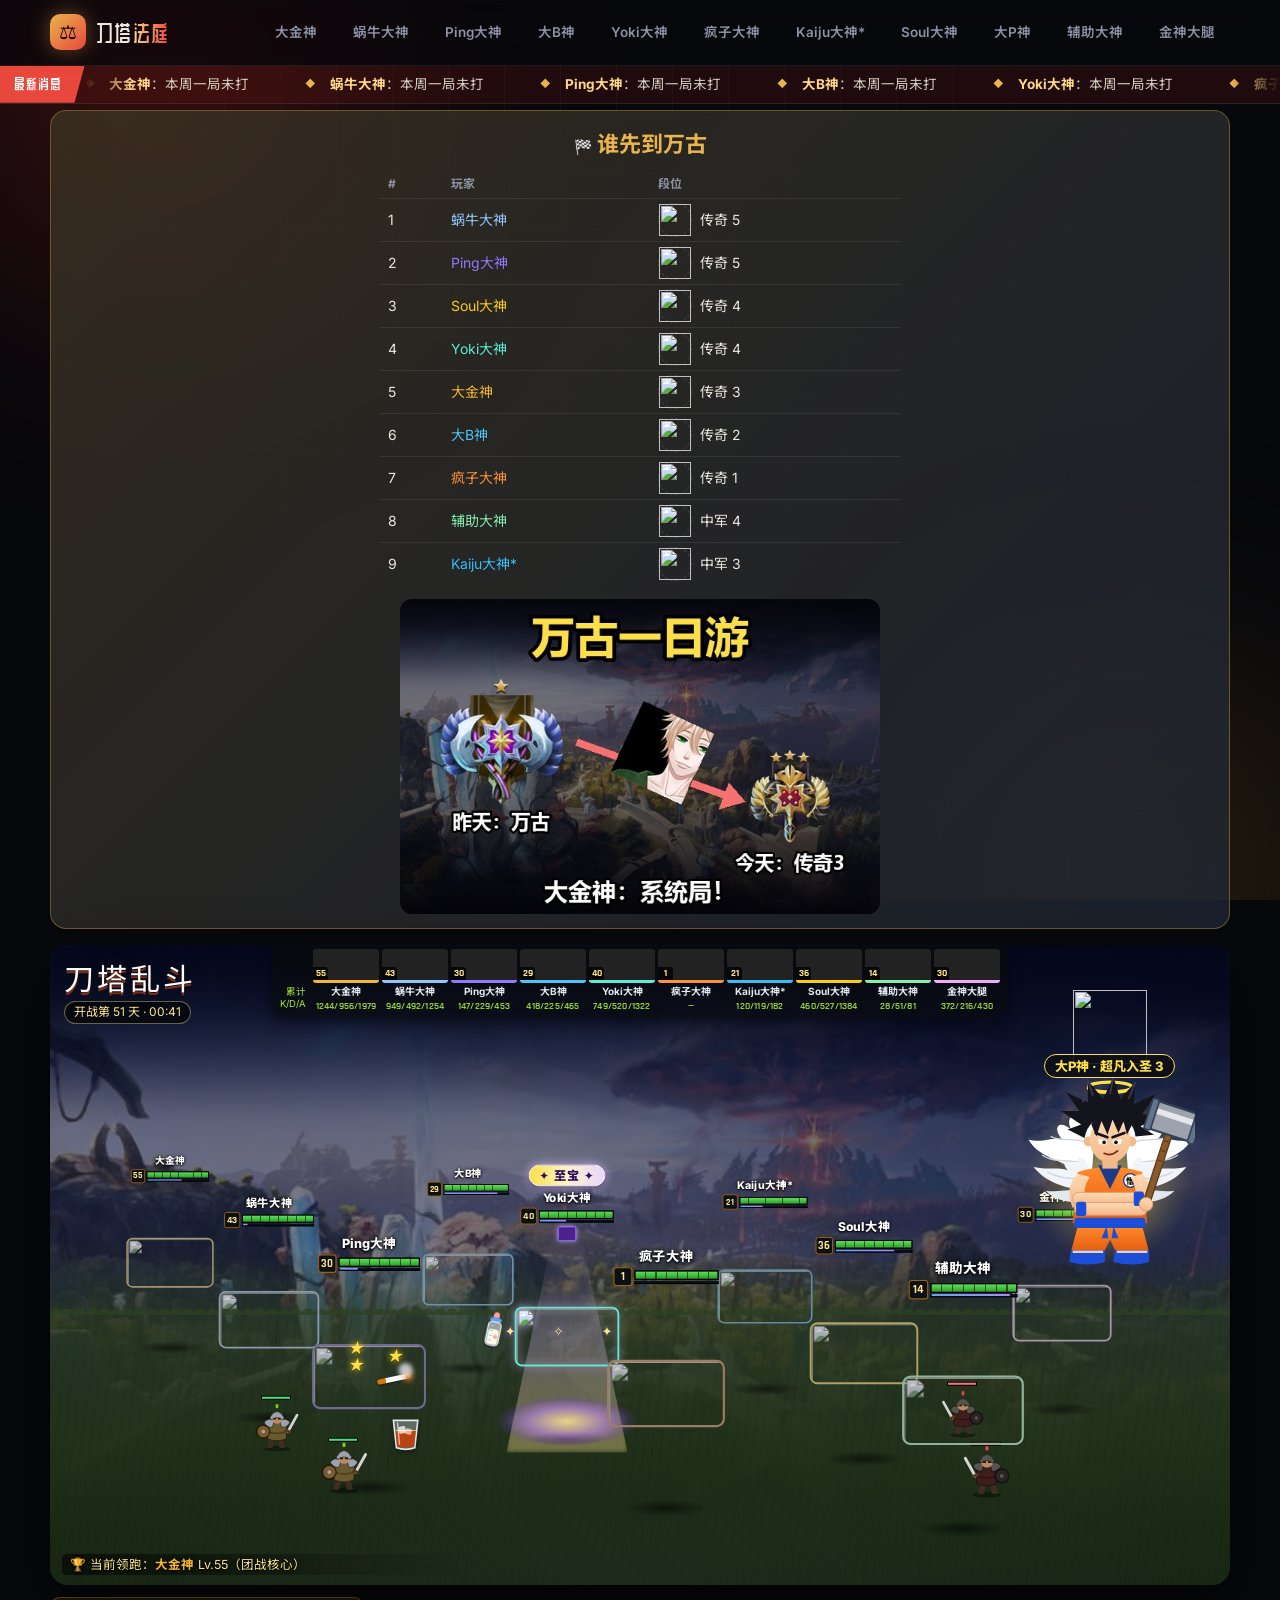
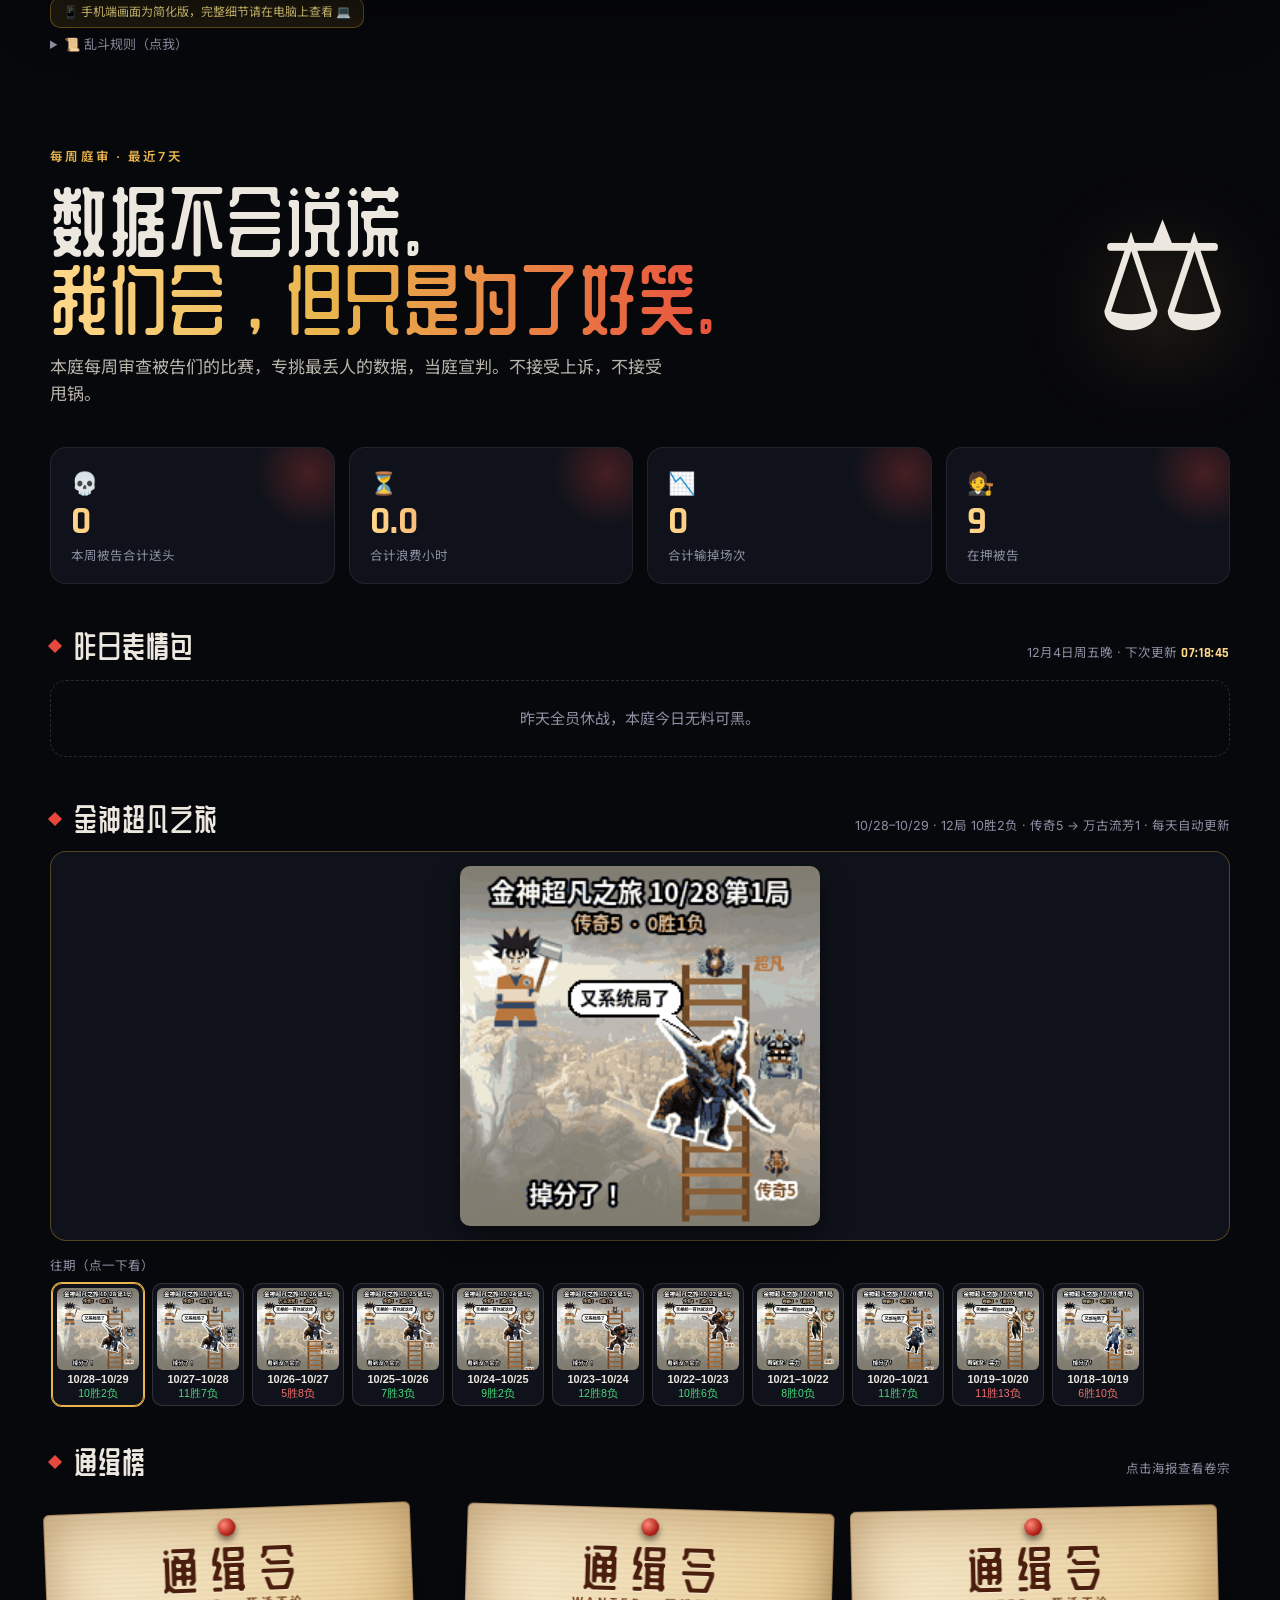
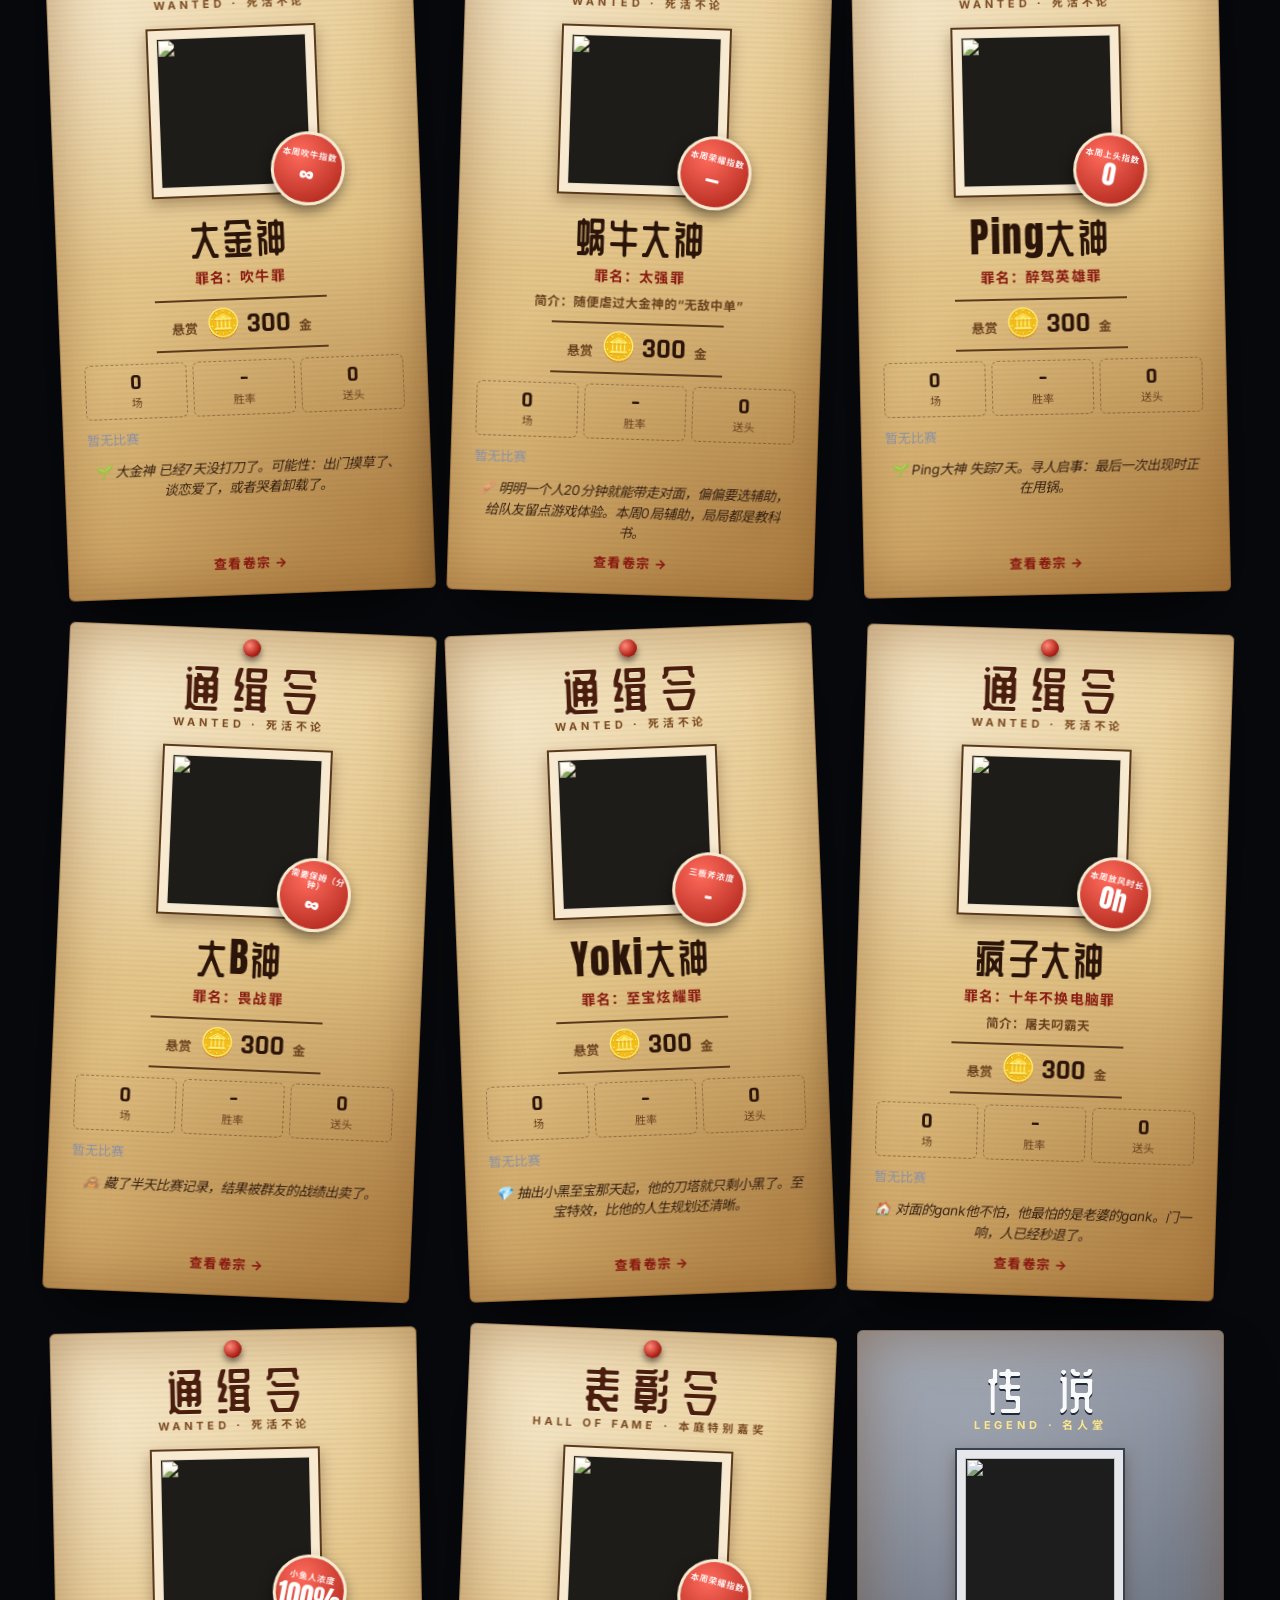
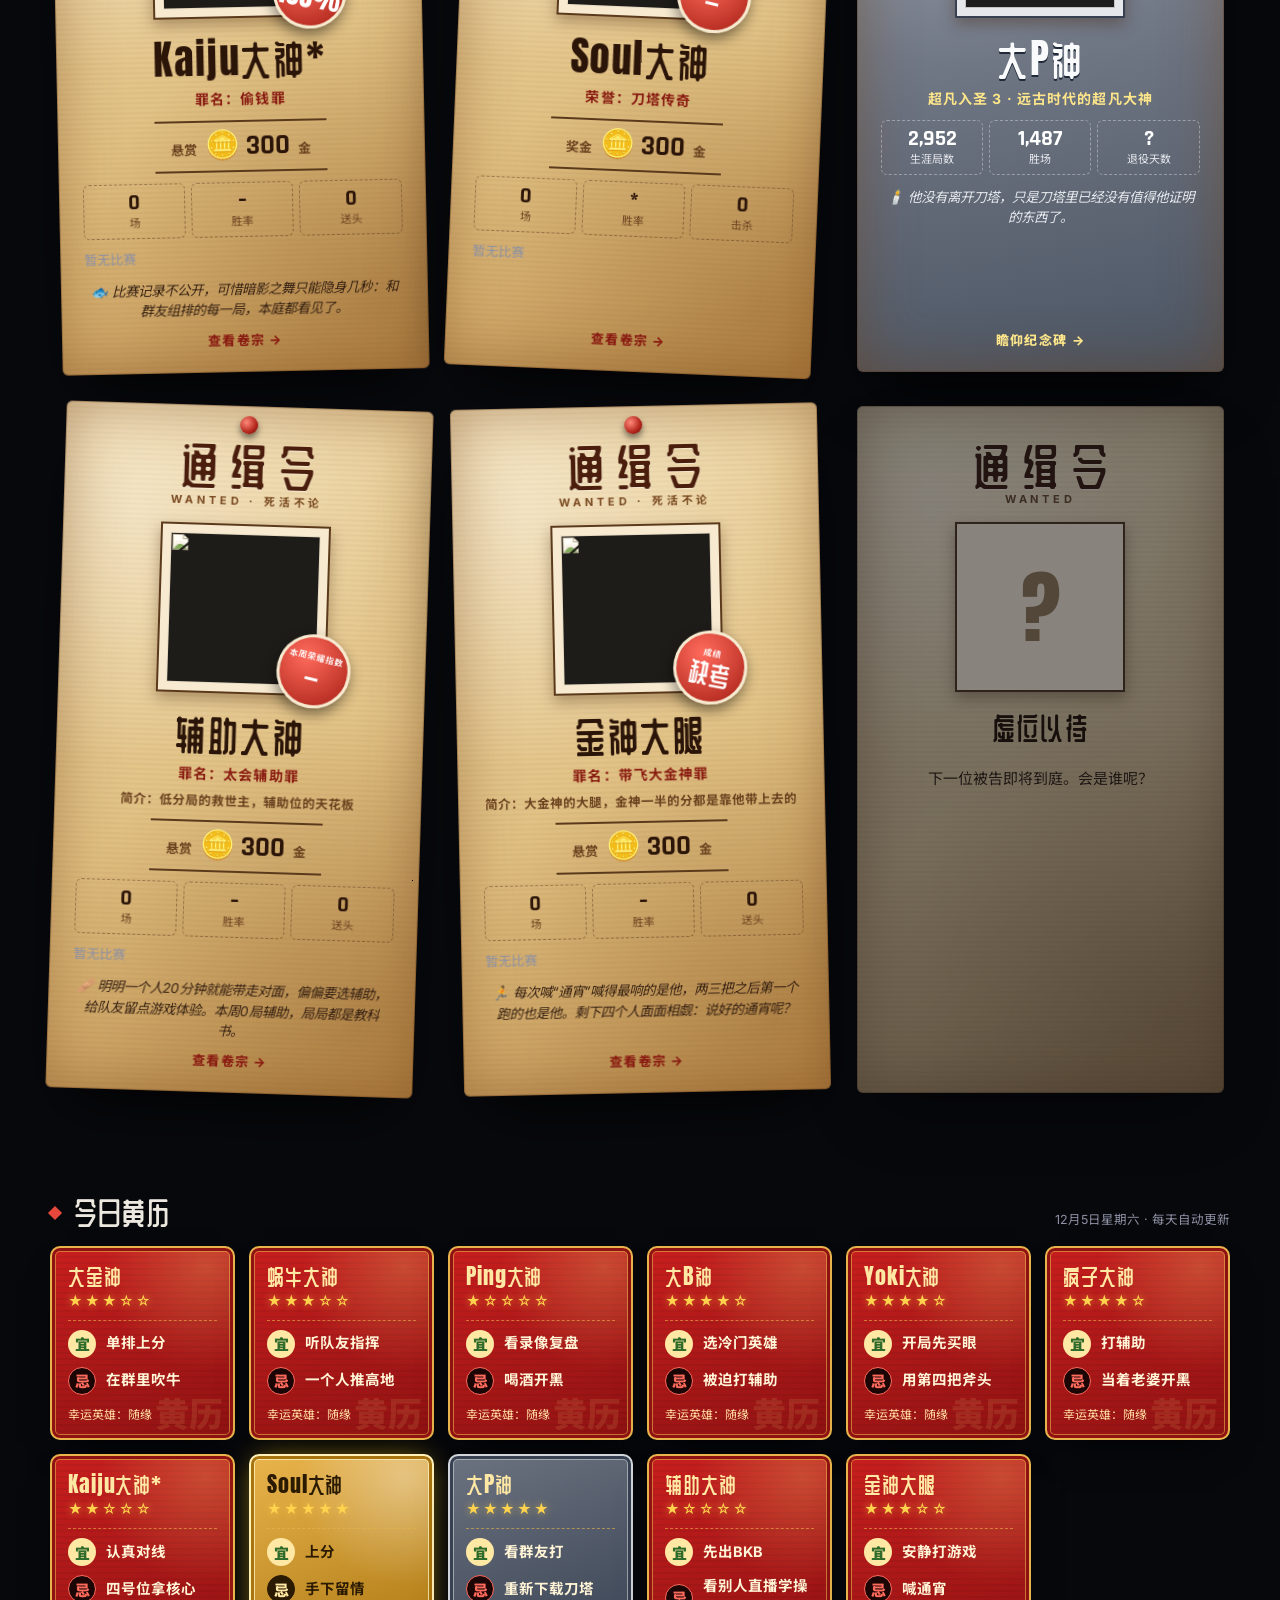
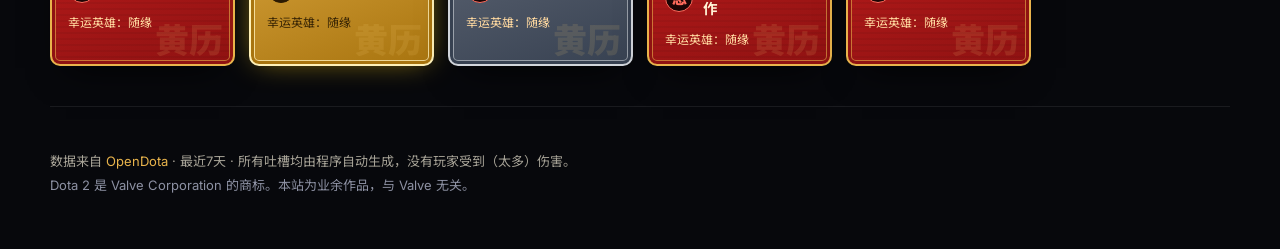
==== commit d41ba2c9: "谁先到万古: escluso 金神大腿 Co-Authored-By: Claude Opus 5.5 <noreply@anthropic.com>" ====
--- a/index.html
+++ b/index.html
@@ -2,7 +2,7 @@
 <html lang="zh-CN">
 <head>
   <meta charset="utf-8" />
-  <meta name="build" content="202610311404" />
+  <meta name="build" content="202610311405" />
   <meta http-equiv="Cache-Control" content="no-cache" />
   <meta name="viewport" content="width=device-width, initial-scale=1" />
   <title>刀塔法庭</title>
@@ -13,8 +13,8 @@
   <link rel="preconnect" href="https://fonts.googleapis.com" />
   <link rel="preconnect" href="https://fonts.gstatic.com" crossorigin />
   <link href="https://fonts.googleapis.com/css2?family=Anton&family=Inter:wght@400;500;600;700&family=Rajdhani:wght@500;600;700&family=Noto+Sans+SC:wght@400;500;700;900&family=ZCOOL+QingKe+HuangYou&display=swap" rel="stylesheet" />
-  <link rel="stylesheet" href="css/style.css?v=202610311404" />
-  <link rel="stylesheet" href="css/arena.css?v=202610311404" />
+  <link rel="stylesheet" href="css/style.css?v=202610311405" />
+  <link rel="stylesheet" href="css/arena.css?v=202610311405" />
 </head>
 <body>
   <div class="bg" aria-hidden="true"><div class="bg-glow g1"></div><div class="bg-glow g2"></div><div class="bg-grid"></div></div>
@@ -39,14 +39,14 @@
     <p class="muted">Dota 2 是 Valve Corporation 的商标。本站为业余作品，与 Valve 无关。</p>
   </footer>
 
-  <script src="js/config.js?v=202610311404"></script>
-  <script src="js/heroes-zh.js?v=202610311404"></script>
-  <script src="js/demo.js?v=202610311404"></script>
-  <script src="js/api.js?v=202610311404"></script>
-  <script src="js/roast.js?v=202610311404"></script>
-  <script src="js/daily.js?v=202610311404"></script>
-  <script src="js/home-extra.js?v=202610311404"></script>
-  <script src="js/arena.js?v=202610311404"></script>
-  <script src="js/app.js?v=202610311404"></script>
+  <script src="js/config.js?v=202610311405"></script>
+  <script src="js/heroes-zh.js?v=202610311405"></script>
+  <script src="js/demo.js?v=202610311405"></script>
+  <script src="js/api.js?v=202610311405"></script>
+  <script src="js/roast.js?v=202610311405"></script>
+  <script src="js/daily.js?v=202610311405"></script>
+  <script src="js/home-extra.js?v=202610311405"></script>
+  <script src="js/arena.js?v=202610311405"></script>
+  <script src="js/app.js?v=202610311405"></script>
 </body>
 </html>
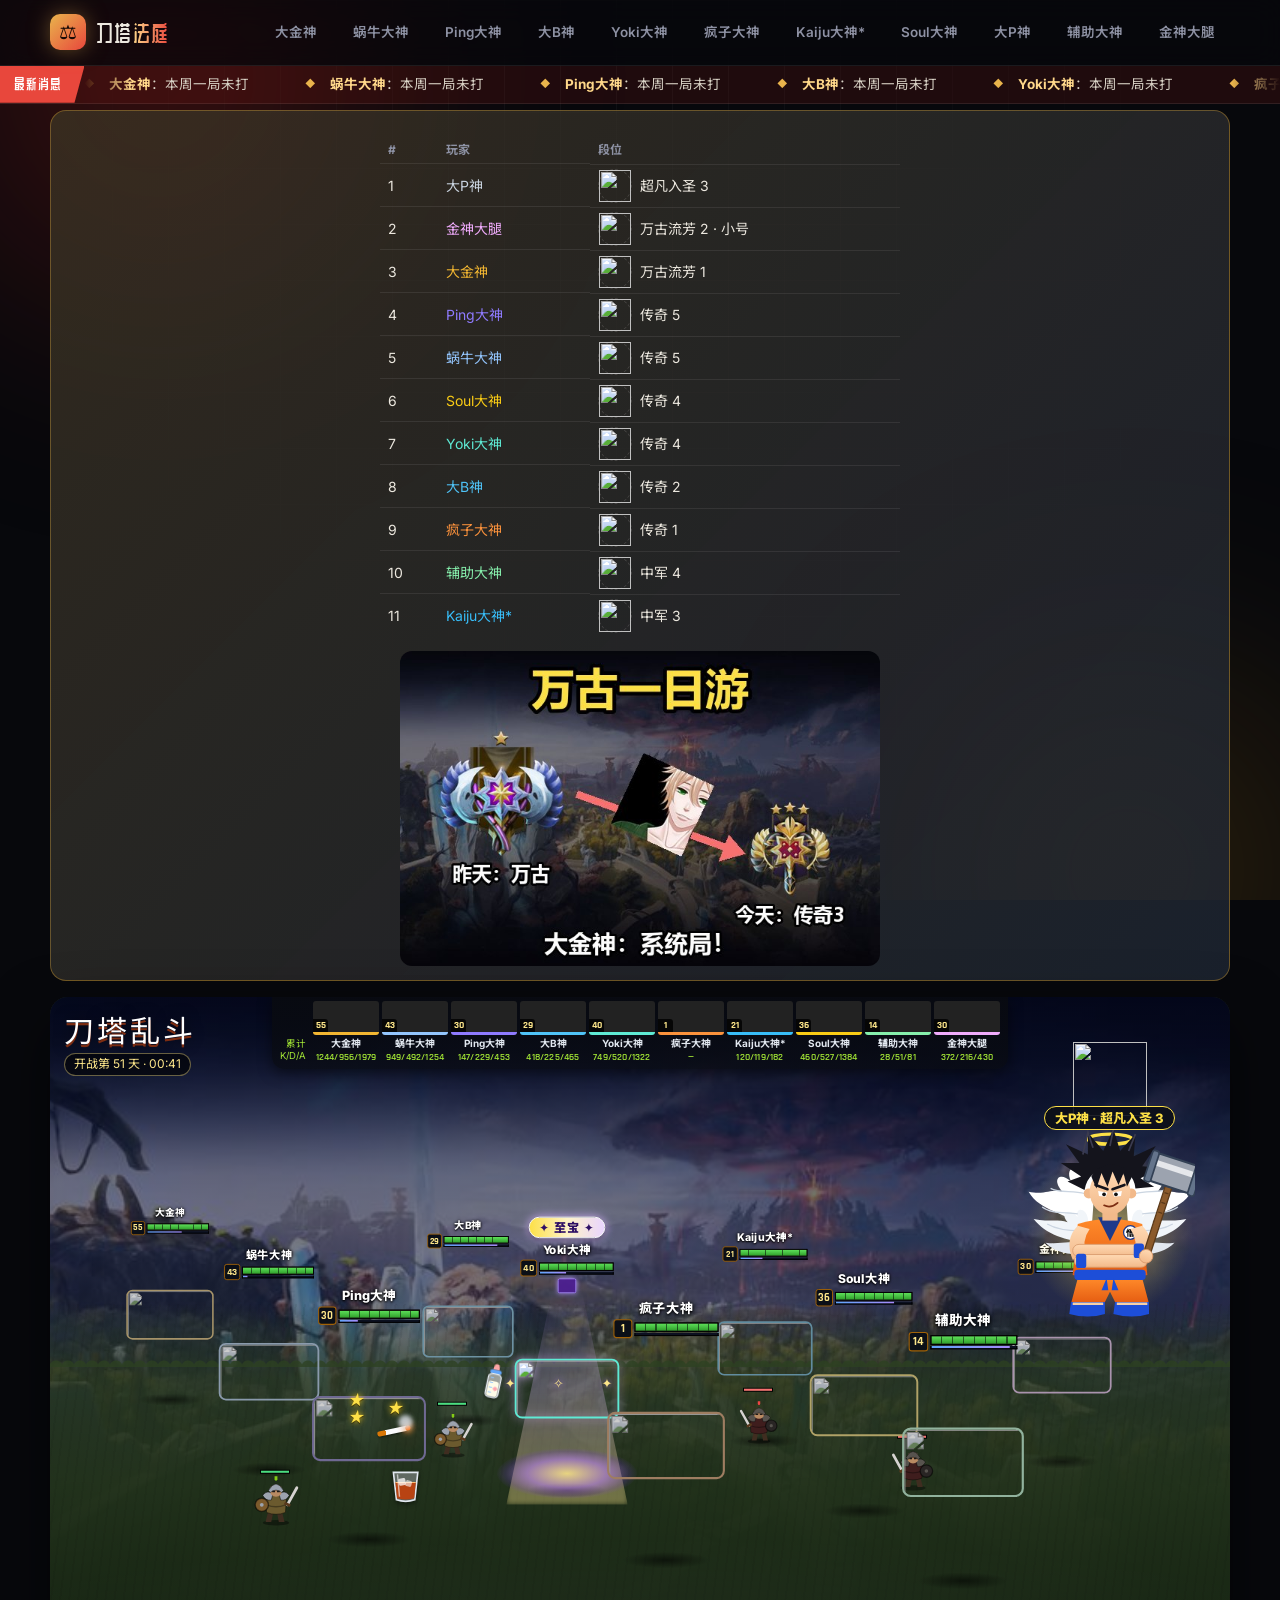
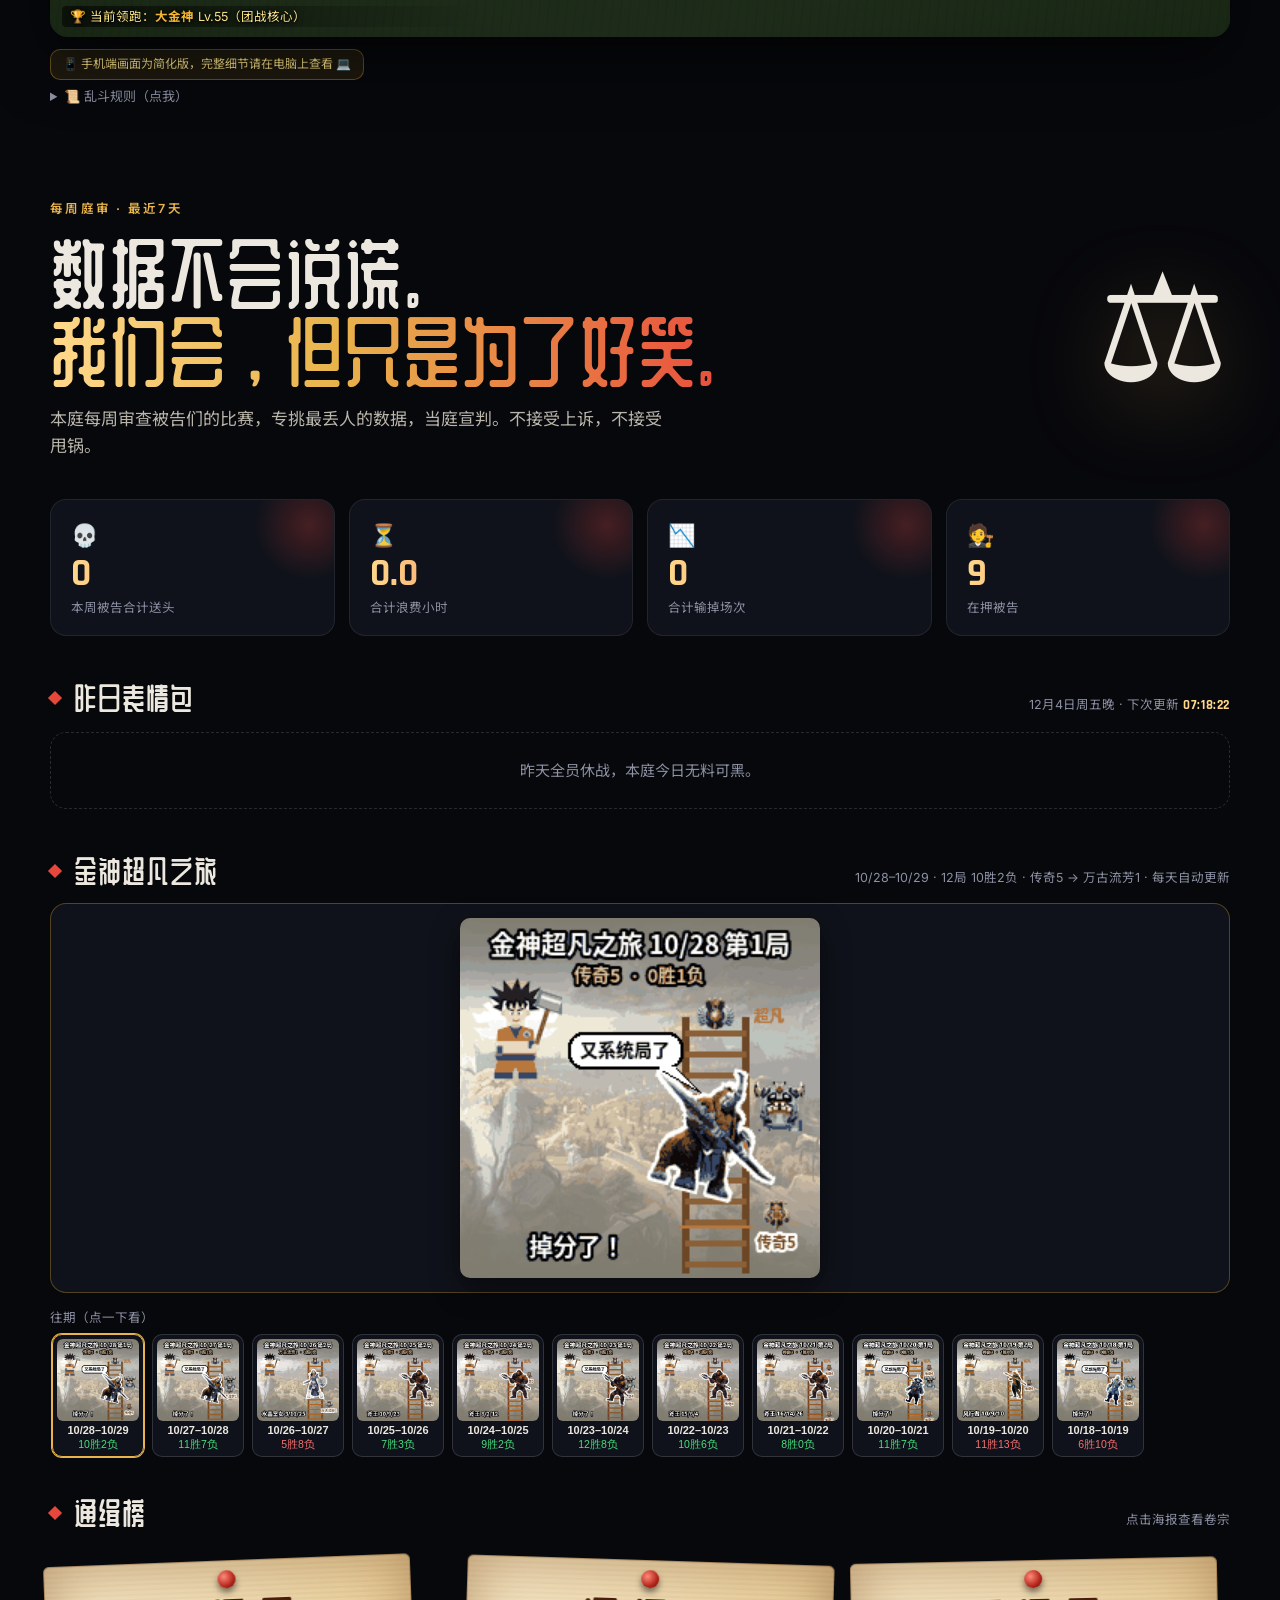
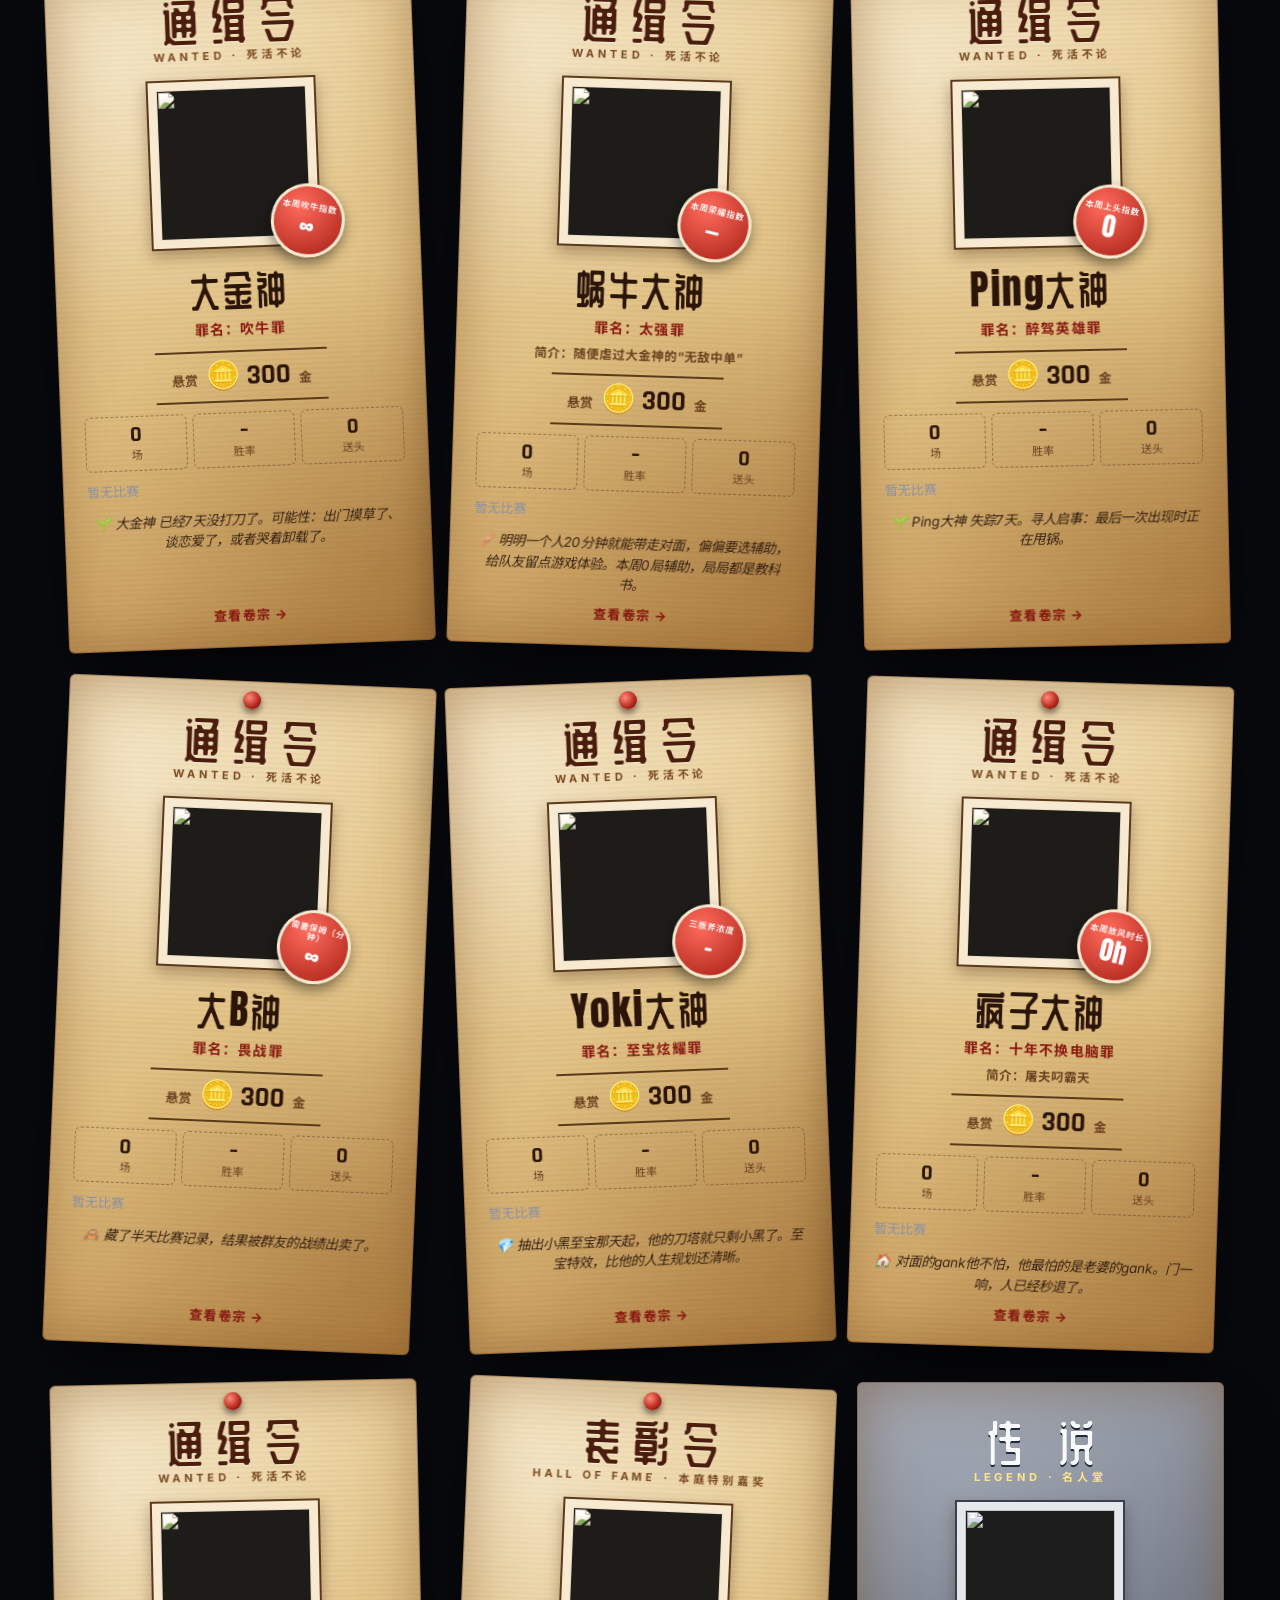
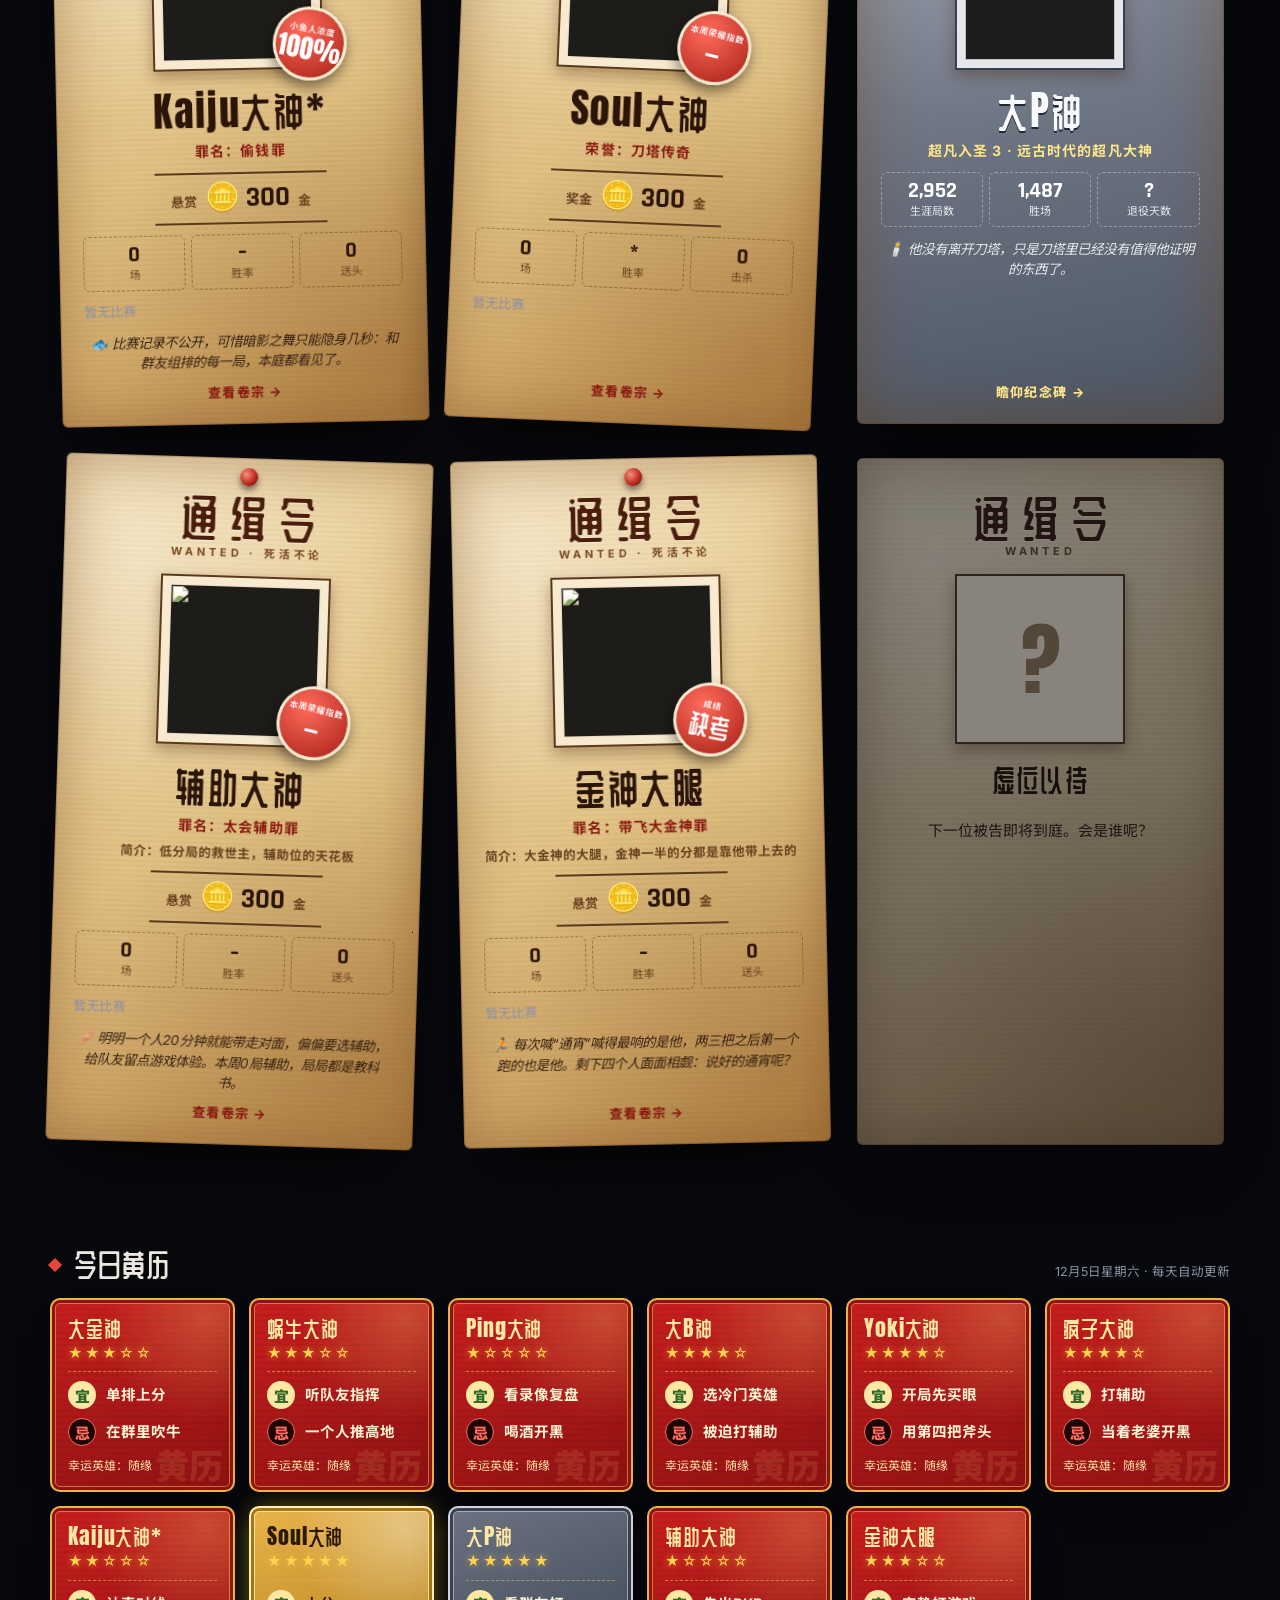
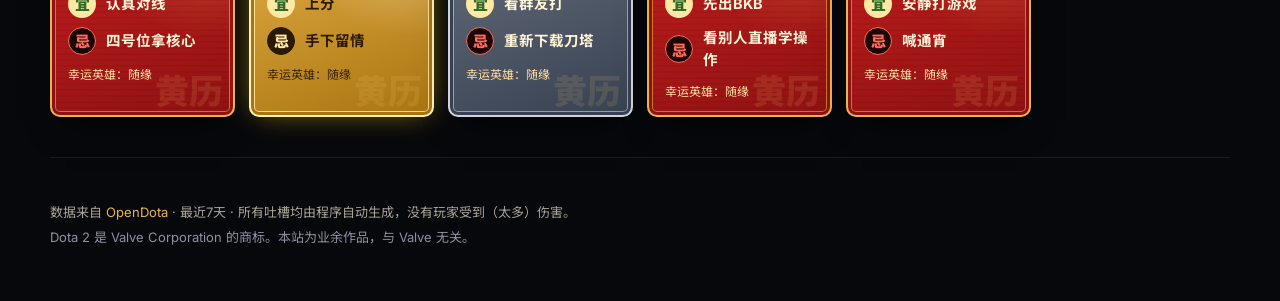
==== commit eceb964a: "Classifica: ranghi automatici, tutti gli utenti, senza titolo Co-Authored-By: Claude Opus 5.5 <norep" ====
--- a/index.html
+++ b/index.html
@@ -2,7 +2,7 @@
 <html lang="zh-CN">
 <head>
   <meta charset="utf-8" />
-  <meta name="build" content="202610311405" />
+  <meta name="build" content="202610311408" />
   <meta http-equiv="Cache-Control" content="no-cache" />
   <meta name="viewport" content="width=device-width, initial-scale=1" />
   <title>刀塔法庭</title>
@@ -13,8 +13,8 @@
   <link rel="preconnect" href="https://fonts.googleapis.com" />
   <link rel="preconnect" href="https://fonts.gstatic.com" crossorigin />
   <link href="https://fonts.googleapis.com/css2?family=Anton&family=Inter:wght@400;500;600;700&family=Rajdhani:wght@500;600;700&family=Noto+Sans+SC:wght@400;500;700;900&family=ZCOOL+QingKe+HuangYou&display=swap" rel="stylesheet" />
-  <link rel="stylesheet" href="css/style.css?v=202610311405" />
-  <link rel="stylesheet" href="css/arena.css?v=202610311405" />
+  <link rel="stylesheet" href="css/style.css?v=202610311408" />
+  <link rel="stylesheet" href="css/arena.css?v=202610311408" />
 </head>
 <body>
   <div class="bg" aria-hidden="true"><div class="bg-glow g1"></div><div class="bg-glow g2"></div><div class="bg-grid"></div></div>
@@ -39,14 +39,14 @@
     <p class="muted">Dota 2 是 Valve Corporation 的商标。本站为业余作品，与 Valve 无关。</p>
   </footer>
 
-  <script src="js/config.js?v=202610311405"></script>
-  <script src="js/heroes-zh.js?v=202610311405"></script>
-  <script src="js/demo.js?v=202610311405"></script>
-  <script src="js/api.js?v=202610311405"></script>
-  <script src="js/roast.js?v=202610311405"></script>
-  <script src="js/daily.js?v=202610311405"></script>
-  <script src="js/home-extra.js?v=202610311405"></script>
-  <script src="js/arena.js?v=202610311405"></script>
-  <script src="js/app.js?v=202610311405"></script>
+  <script src="js/config.js?v=202610311408"></script>
+  <script src="js/heroes-zh.js?v=202610311408"></script>
+  <script src="js/demo.js?v=202610311408"></script>
+  <script src="js/api.js?v=202610311408"></script>
+  <script src="js/roast.js?v=202610311408"></script>
+  <script src="js/daily.js?v=202610311408"></script>
+  <script src="js/home-extra.js?v=202610311408"></script>
+  <script src="js/arena.js?v=202610311408"></script>
+  <script src="js/app.js?v=202610311408"></script>
 </body>
 </html>
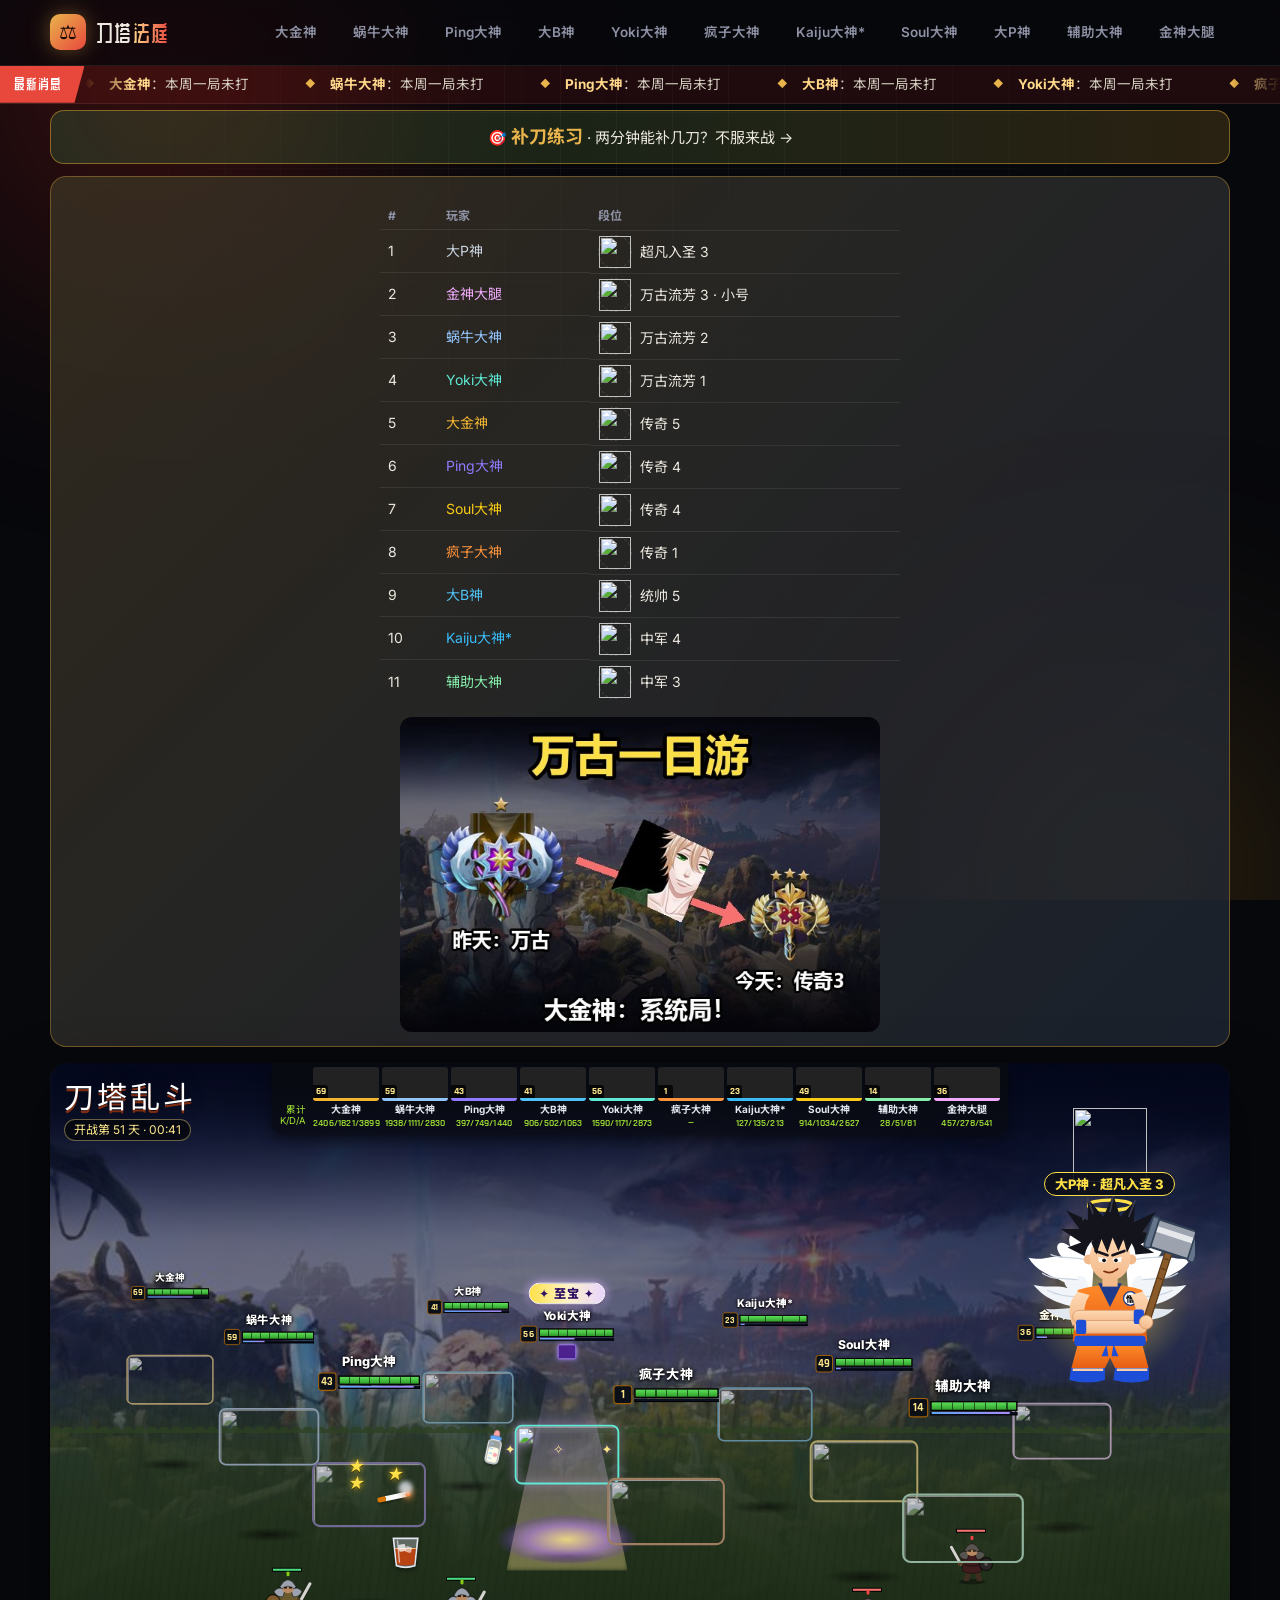
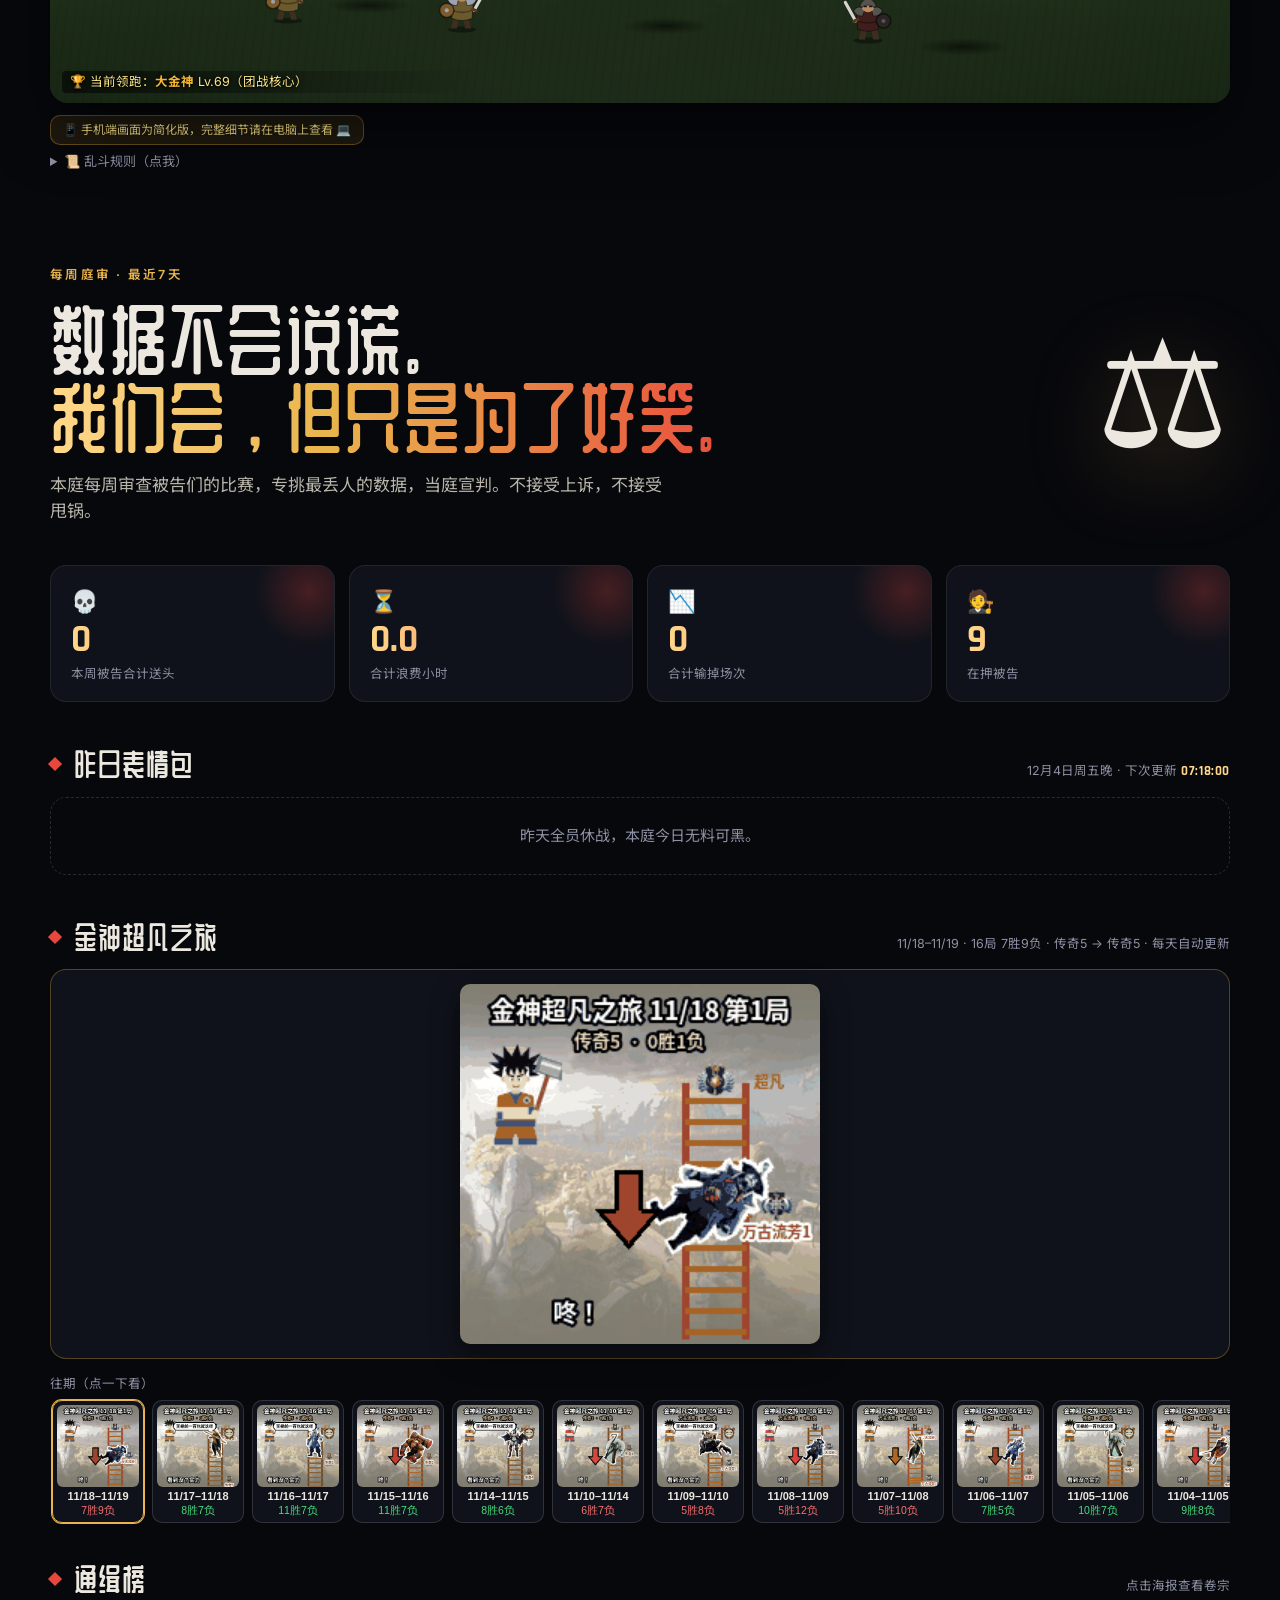
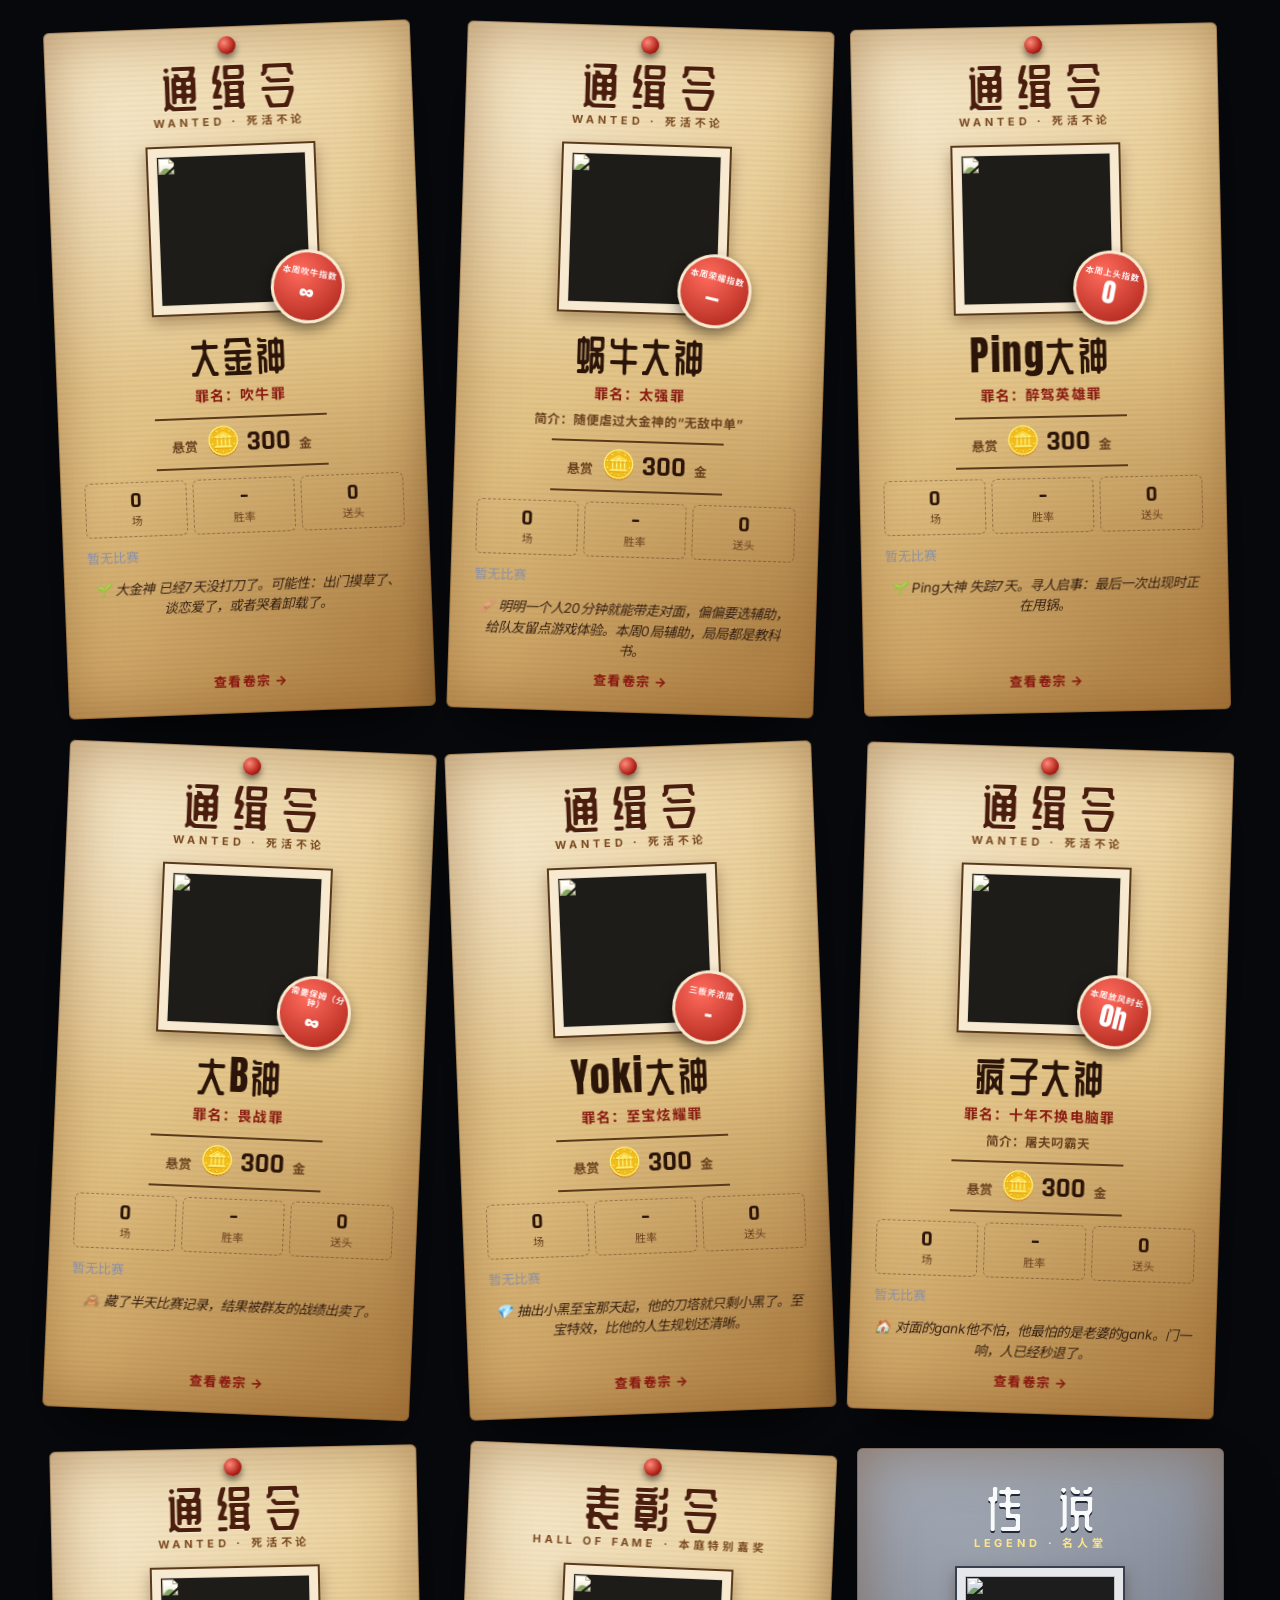
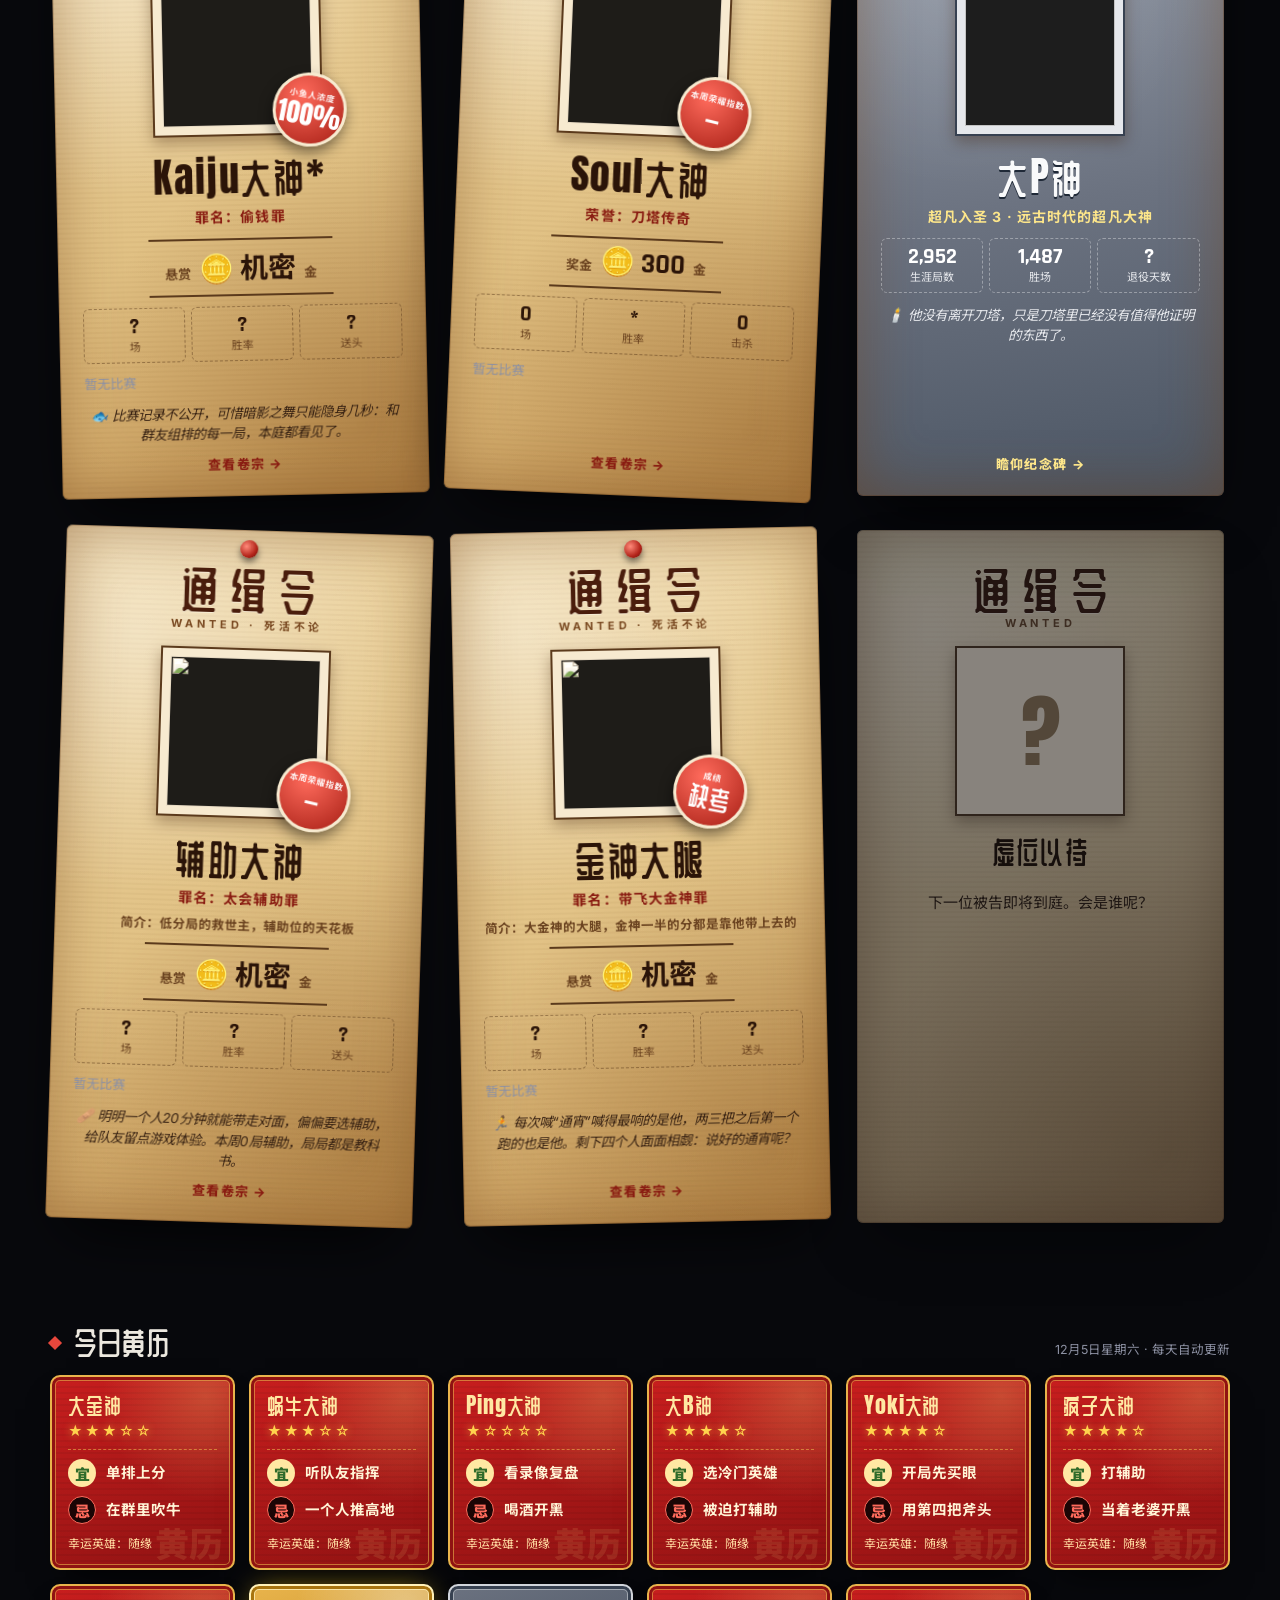
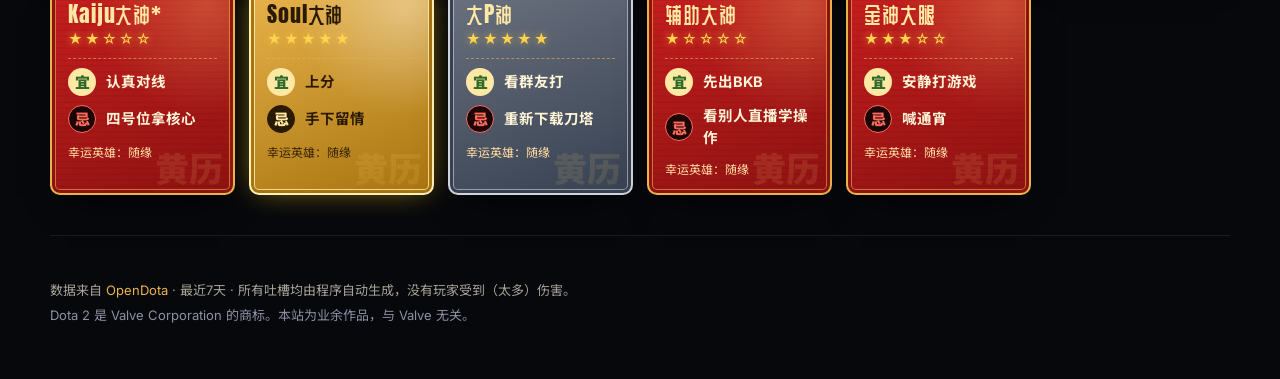
==== commit 08d1e4fc: "补刀练习: minigioco di last hit (pixel art), link in home Co-Authored-By: Claude Opus 5.5 <noreply@anthr" ====
--- a/index.html
+++ b/index.html
@@ -2,7 +2,7 @@
 <html lang="zh-CN">
 <head>
   <meta charset="utf-8" />
-  <meta name="build" content="202610311408" />
+  <meta name="build" content="202611201547" />
   <meta http-equiv="Cache-Control" content="no-cache" />
   <meta name="viewport" content="width=device-width, initial-scale=1" />
   <title>刀塔法庭</title>
@@ -13,8 +13,8 @@
   <link rel="preconnect" href="https://fonts.googleapis.com" />
   <link rel="preconnect" href="https://fonts.gstatic.com" crossorigin />
   <link href="https://fonts.googleapis.com/css2?family=Anton&family=Inter:wght@400;500;600;700&family=Rajdhani:wght@500;600;700&family=Noto+Sans+SC:wght@400;500;700;900&family=ZCOOL+QingKe+HuangYou&display=swap" rel="stylesheet" />
-  <link rel="stylesheet" href="css/style.css?v=202610311408" />
-  <link rel="stylesheet" href="css/arena.css?v=202610311408" />
+  <link rel="stylesheet" href="css/style.css?v=202611201547" />
+  <link rel="stylesheet" href="css/arena.css?v=202611201547" />
 </head>
 <body>
   <div class="bg" aria-hidden="true"><div class="bg-glow g1"></div><div class="bg-glow g2"></div><div class="bg-grid"></div></div>
@@ -39,14 +39,14 @@
     <p class="muted">Dota 2 是 Valve Corporation 的商标。本站为业余作品，与 Valve 无关。</p>
   </footer>
 
-  <script src="js/config.js?v=202610311408"></script>
-  <script src="js/heroes-zh.js?v=202610311408"></script>
-  <script src="js/demo.js?v=202610311408"></script>
-  <script src="js/api.js?v=202610311408"></script>
-  <script src="js/roast.js?v=202610311408"></script>
-  <script src="js/daily.js?v=202610311408"></script>
-  <script src="js/home-extra.js?v=202610311408"></script>
-  <script src="js/arena.js?v=202610311408"></script>
-  <script src="js/app.js?v=202610311408"></script>
+  <script src="js/config.js?v=202611201547"></script>
+  <script src="js/heroes-zh.js?v=202611201547"></script>
+  <script src="js/demo.js?v=202611201547"></script>
+  <script src="js/api.js?v=202611201547"></script>
+  <script src="js/roast.js?v=202611201547"></script>
+  <script src="js/daily.js?v=202611201547"></script>
+  <script src="js/home-extra.js?v=202611201547"></script>
+  <script src="js/arena.js?v=202611201547"></script>
+  <script src="js/app.js?v=202611201547"></script>
 </body>
 </html>
--- a/css/style.css
+++ b/css/style.css
@@ -911,3 +911,7 @@
 .rt-rank { display: flex; align-items: center; gap: 8px; }
 .rt-rank .medal { width: 34px; height: 34px; }
 .wg-meme { display: block; width: min(480px, 100%); margin: 14px auto 0; border-radius: 12px; }
+.lh-link { display: block; margin: 6px 0 12px; padding: 12px 16px; border-radius: 14px; text-decoration: none; color: var(--text, #e8e2d4); text-align: center; font-size: 15px;
+  background: linear-gradient(90deg, rgba(74,222,128,.15), rgba(242,182,50,.15)); border: 1px solid rgba(242,182,50,.45); }
+.lh-link b { color: var(--gold, #f2b632); font-size: 18px; }
+.lh-link:hover { border-color: var(--gold, #f2b632); }
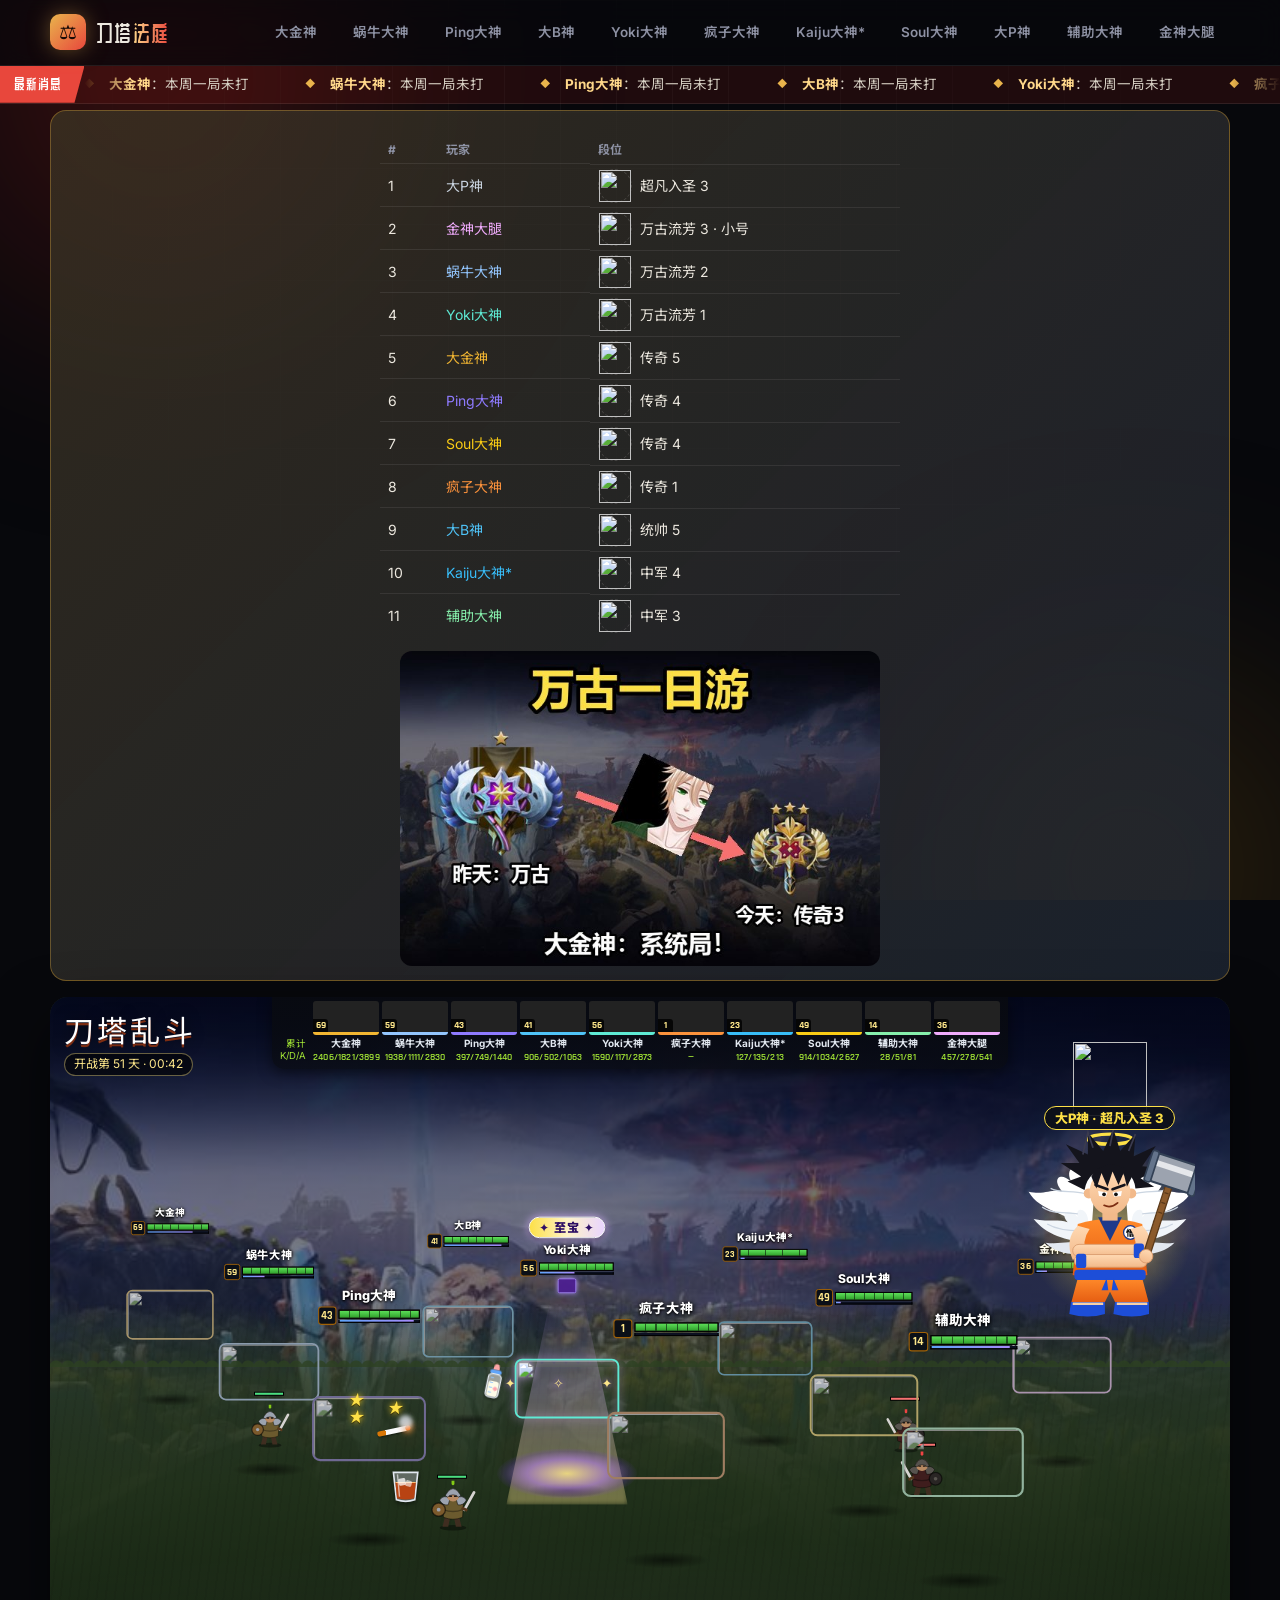
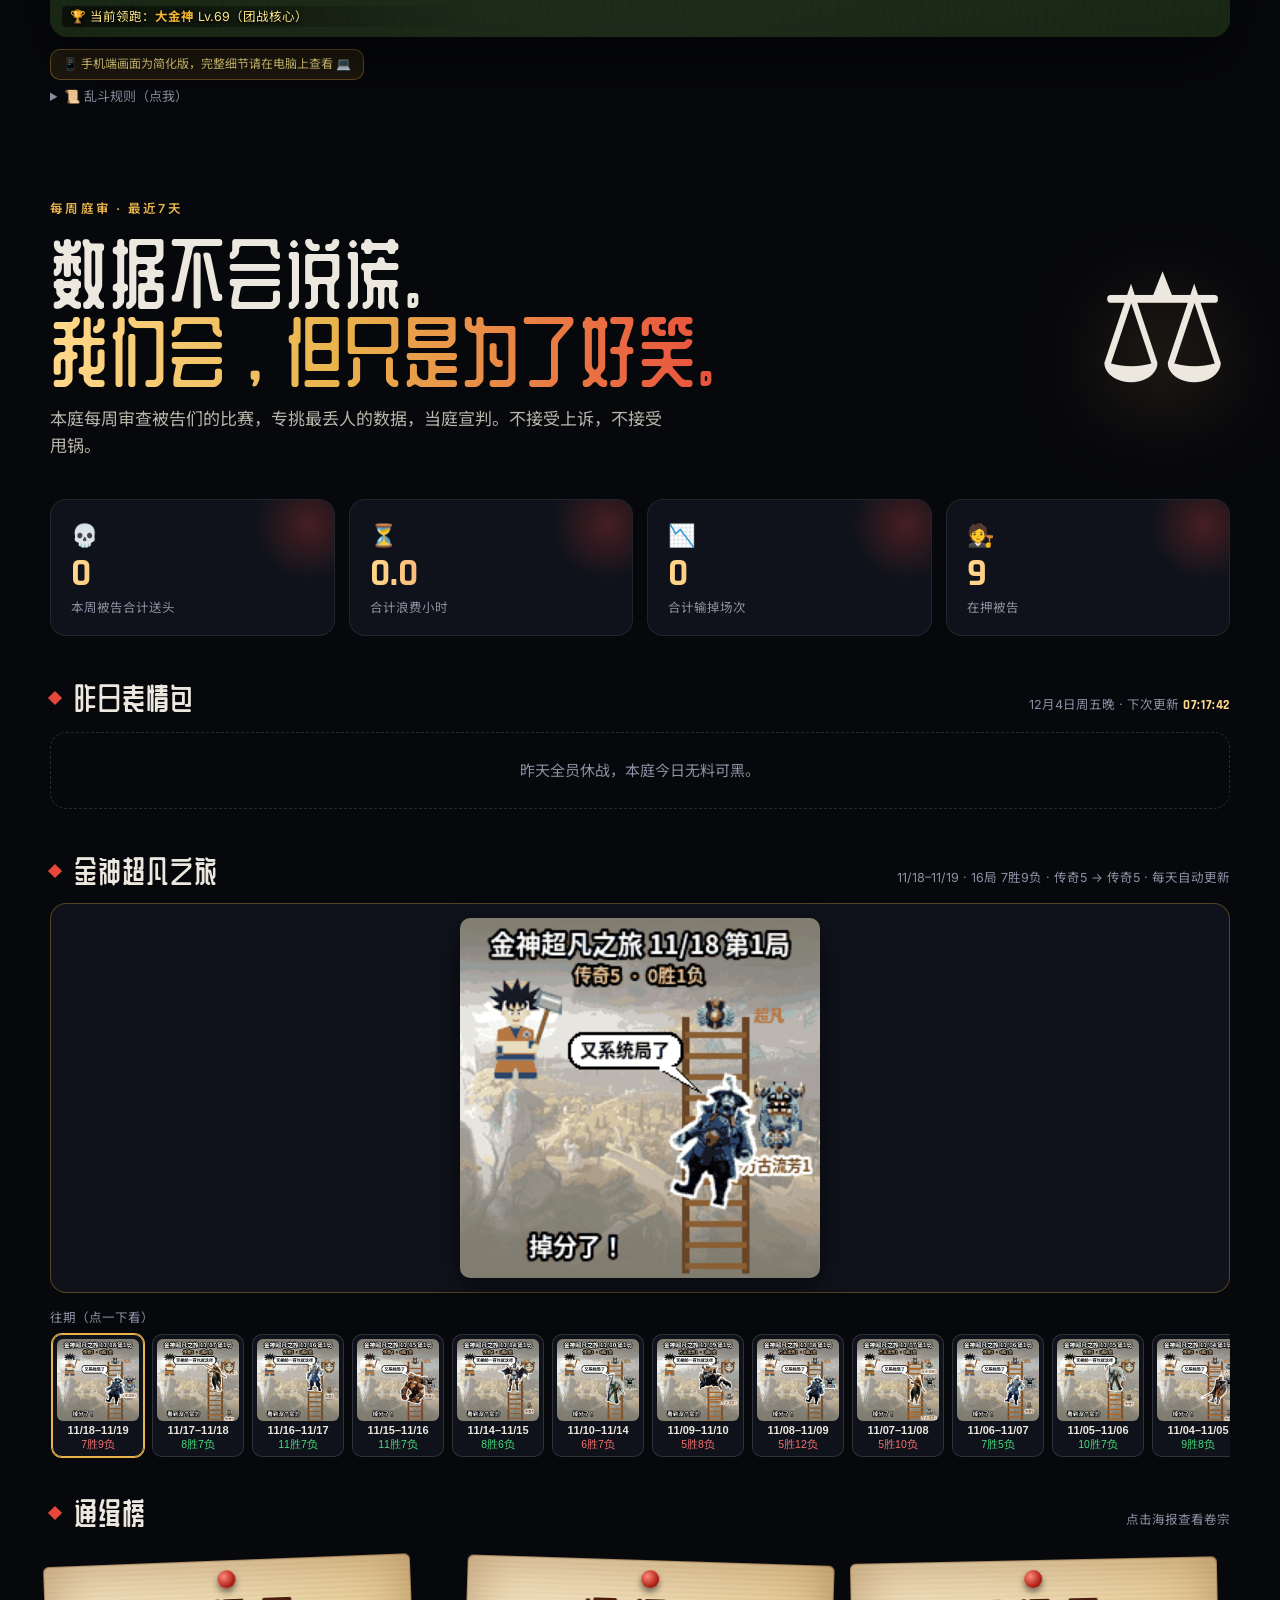
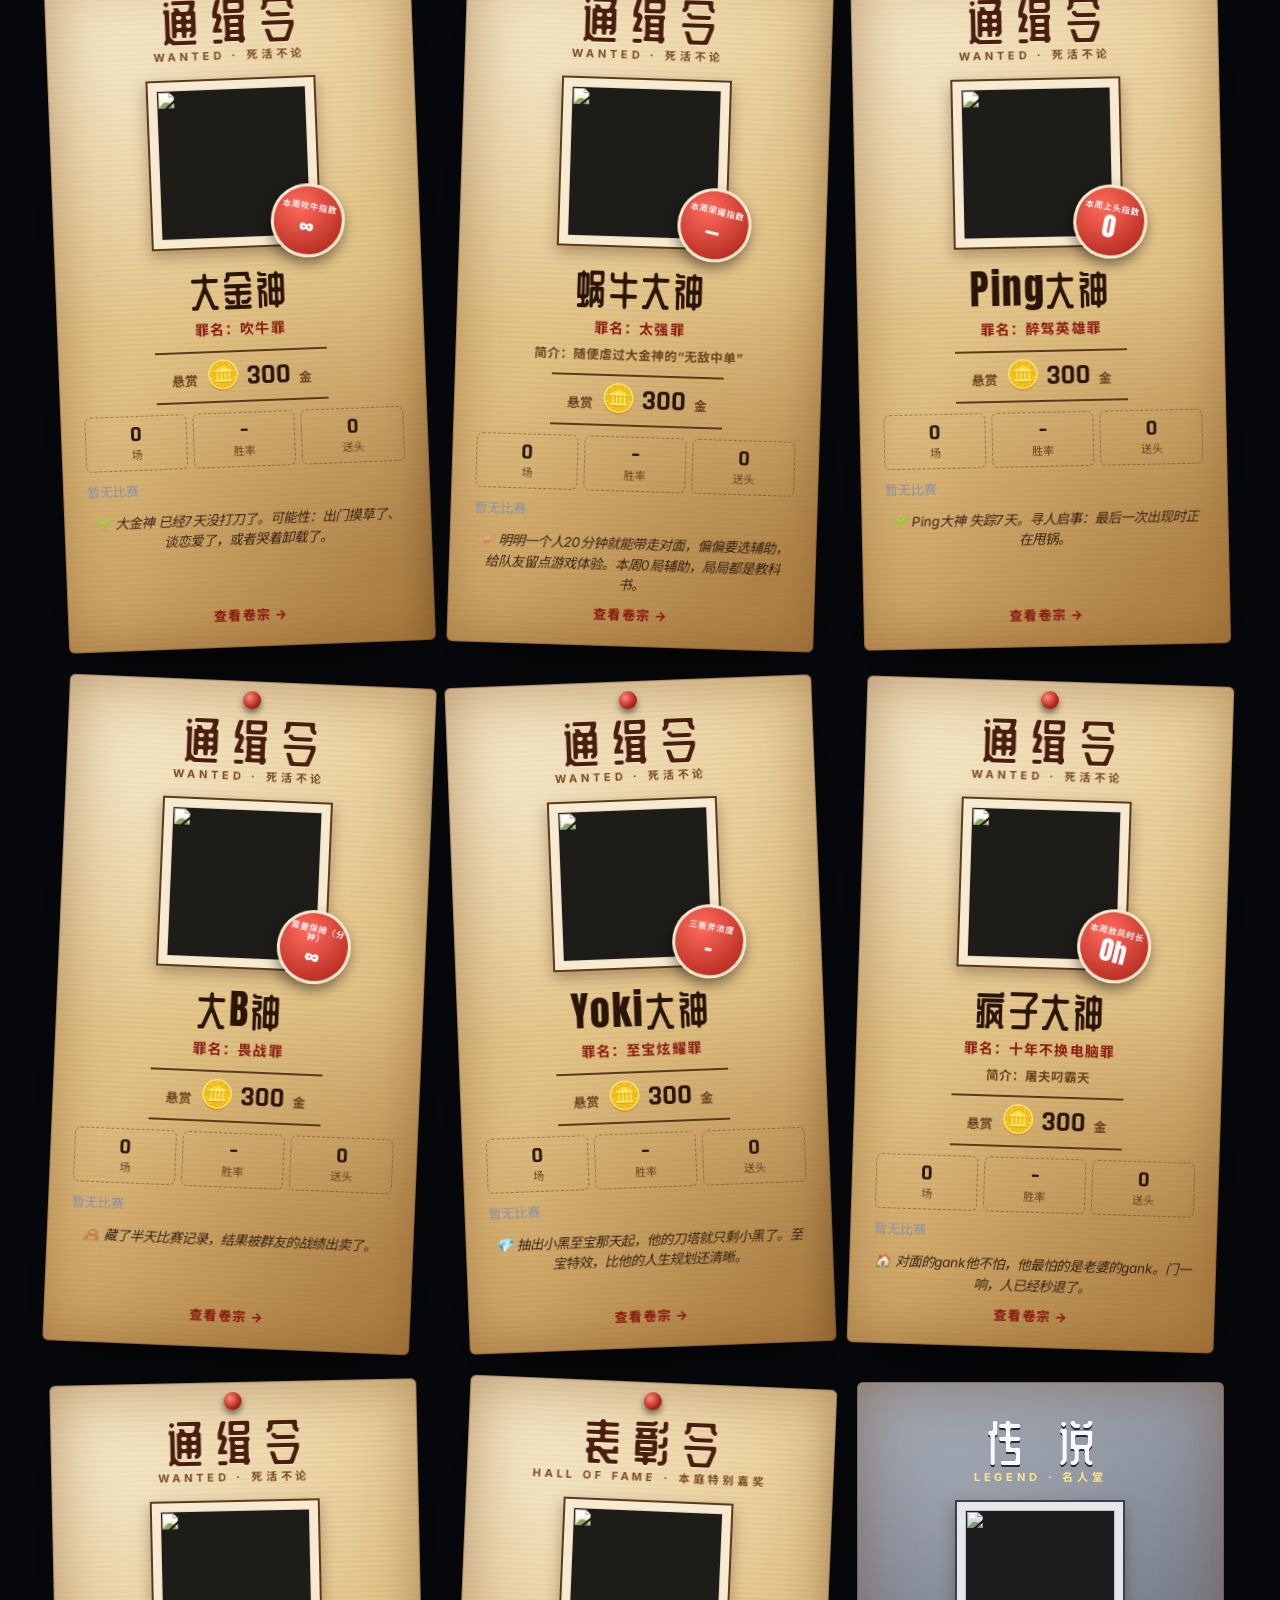
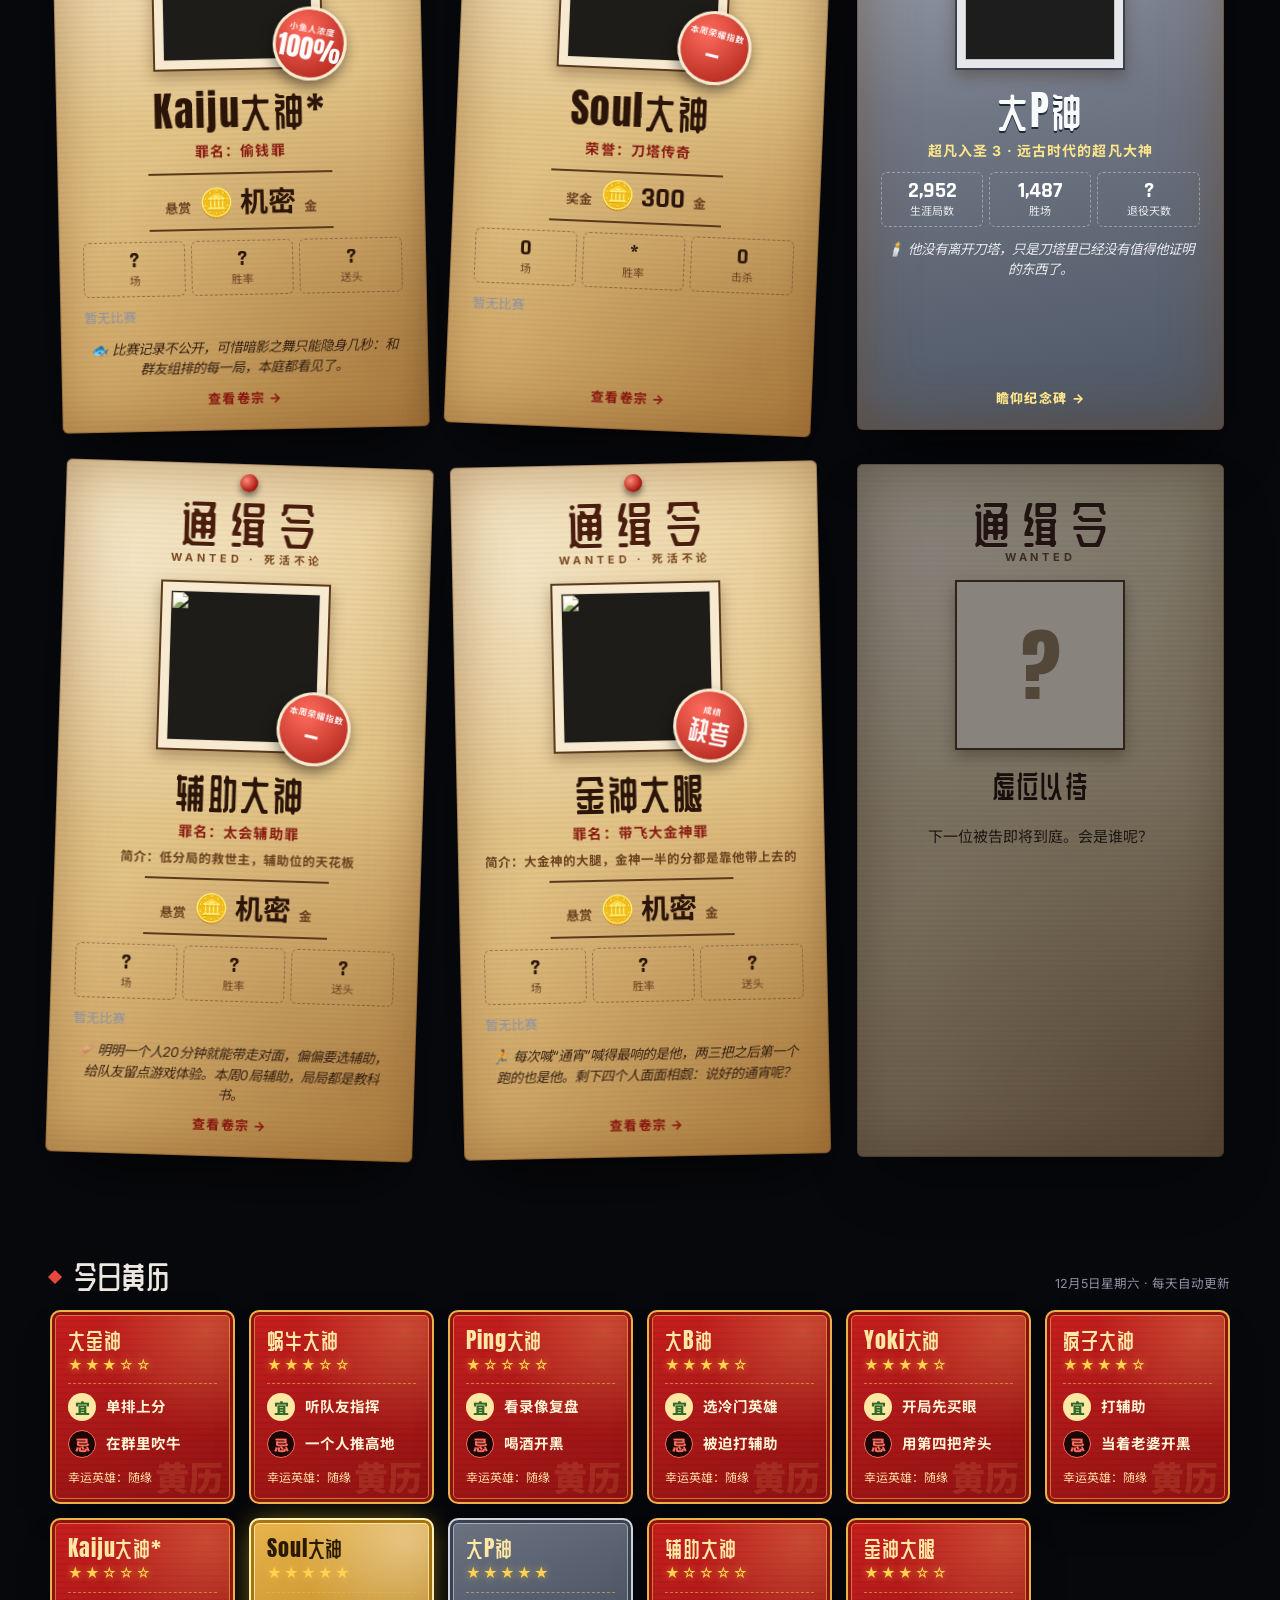
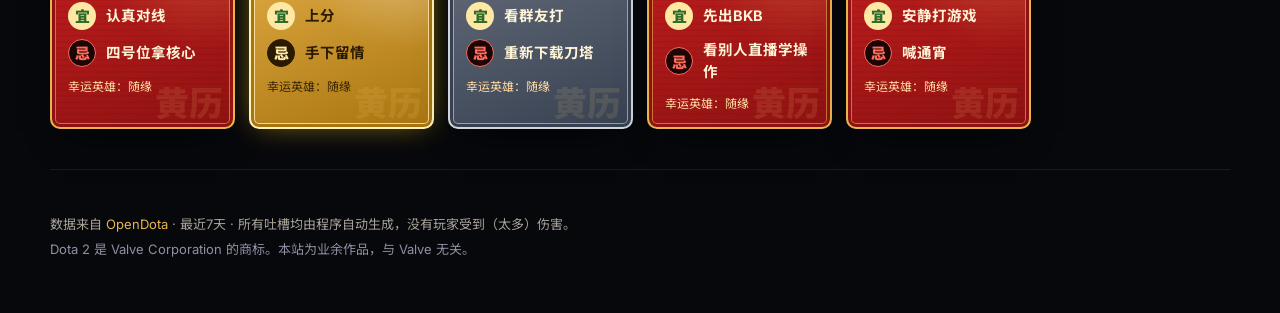
==== commit d712da44: "Via il 补刀练习; nuovo gioco 僵尸围城 (pixel art, difesa dagli zombie) Co-Authored-By: Claude Opus 5.5 <nore" ====
--- a/index.html
+++ b/index.html
@@ -2,7 +2,7 @@
 <html lang="zh-CN">
 <head>
   <meta charset="utf-8" />
-  <meta name="build" content="202611201547" />
+  <meta name="build" content="202611201558" />
   <meta http-equiv="Cache-Control" content="no-cache" />
   <meta name="viewport" content="width=device-width, initial-scale=1" />
   <title>刀塔法庭</title>
@@ -13,8 +13,8 @@
   <link rel="preconnect" href="https://fonts.googleapis.com" />
   <link rel="preconnect" href="https://fonts.gstatic.com" crossorigin />
   <link href="https://fonts.googleapis.com/css2?family=Anton&family=Inter:wght@400;500;600;700&family=Rajdhani:wght@500;600;700&family=Noto+Sans+SC:wght@400;500;700;900&family=ZCOOL+QingKe+HuangYou&display=swap" rel="stylesheet" />
-  <link rel="stylesheet" href="css/style.css?v=202611201547" />
-  <link rel="stylesheet" href="css/arena.css?v=202611201547" />
+  <link rel="stylesheet" href="css/style.css?v=202611201558" />
+  <link rel="stylesheet" href="css/arena.css?v=202611201558" />
 </head>
 <body>
   <div class="bg" aria-hidden="true"><div class="bg-glow g1"></div><div class="bg-glow g2"></div><div class="bg-grid"></div></div>
@@ -39,14 +39,14 @@
     <p class="muted">Dota 2 是 Valve Corporation 的商标。本站为业余作品，与 Valve 无关。</p>
   </footer>
 
-  <script src="js/config.js?v=202611201547"></script>
-  <script src="js/heroes-zh.js?v=202611201547"></script>
-  <script src="js/demo.js?v=202611201547"></script>
-  <script src="js/api.js?v=202611201547"></script>
-  <script src="js/roast.js?v=202611201547"></script>
-  <script src="js/daily.js?v=202611201547"></script>
-  <script src="js/home-extra.js?v=202611201547"></script>
-  <script src="js/arena.js?v=202611201547"></script>
-  <script src="js/app.js?v=202611201547"></script>
+  <script src="js/config.js?v=202611201558"></script>
+  <script src="js/heroes-zh.js?v=202611201558"></script>
+  <script src="js/demo.js?v=202611201558"></script>
+  <script src="js/api.js?v=202611201558"></script>
+  <script src="js/roast.js?v=202611201558"></script>
+  <script src="js/daily.js?v=202611201558"></script>
+  <script src="js/home-extra.js?v=202611201558"></script>
+  <script src="js/arena.js?v=202611201558"></script>
+  <script src="js/app.js?v=202611201558"></script>
 </body>
 </html>
--- a/css/style.css
+++ b/css/style.css
@@ -911,7 +911,3 @@
 .rt-rank { display: flex; align-items: center; gap: 8px; }
 .rt-rank .medal { width: 34px; height: 34px; }
 .wg-meme { display: block; width: min(480px, 100%); margin: 14px auto 0; border-radius: 12px; }
-.lh-link { display: block; margin: 6px 0 12px; padding: 12px 16px; border-radius: 14px; text-decoration: none; color: var(--text, #e8e2d4); text-align: center; font-size: 15px;
-  background: linear-gradient(90deg, rgba(74,222,128,.15), rgba(242,182,50,.15)); border: 1px solid rgba(242,182,50,.45); }
-.lh-link b { color: var(--gold, #f2b632); font-size: 18px; }
-.lh-link:hover { border-color: var(--gold, #f2b632); }
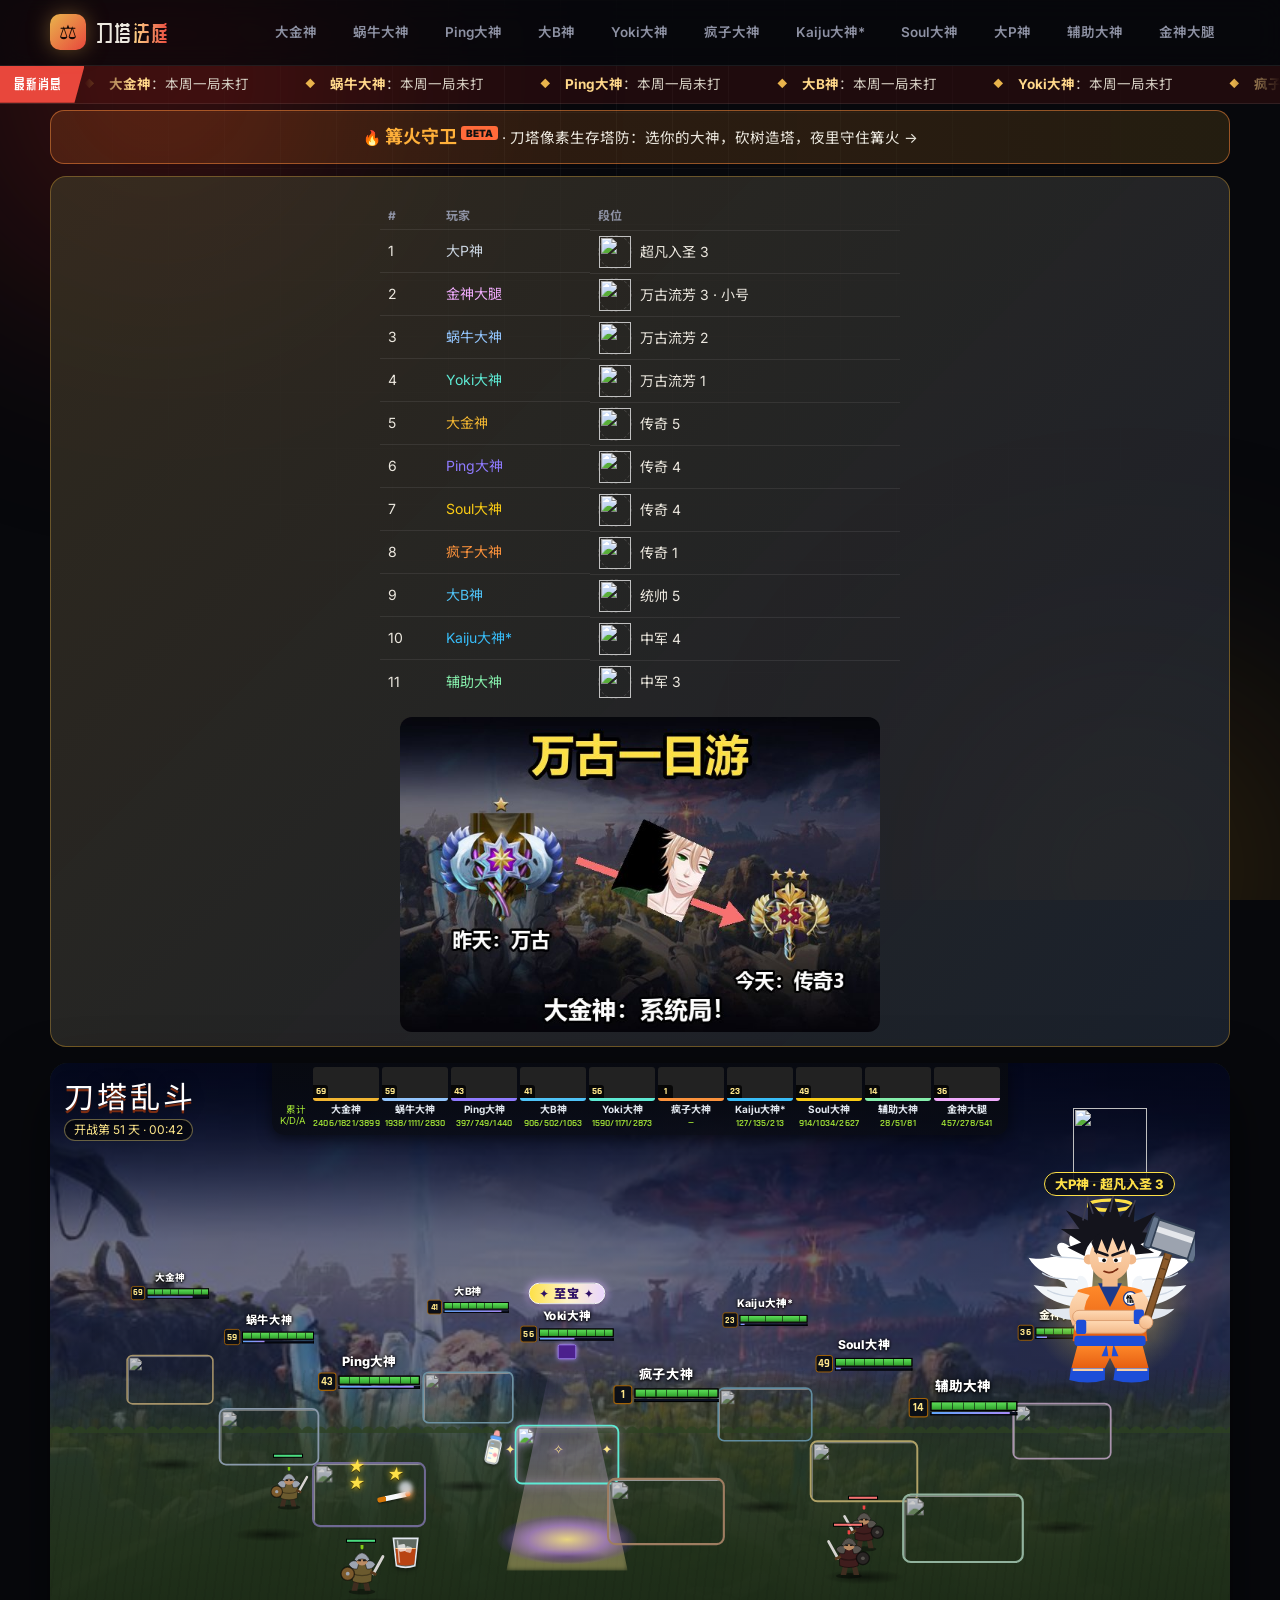
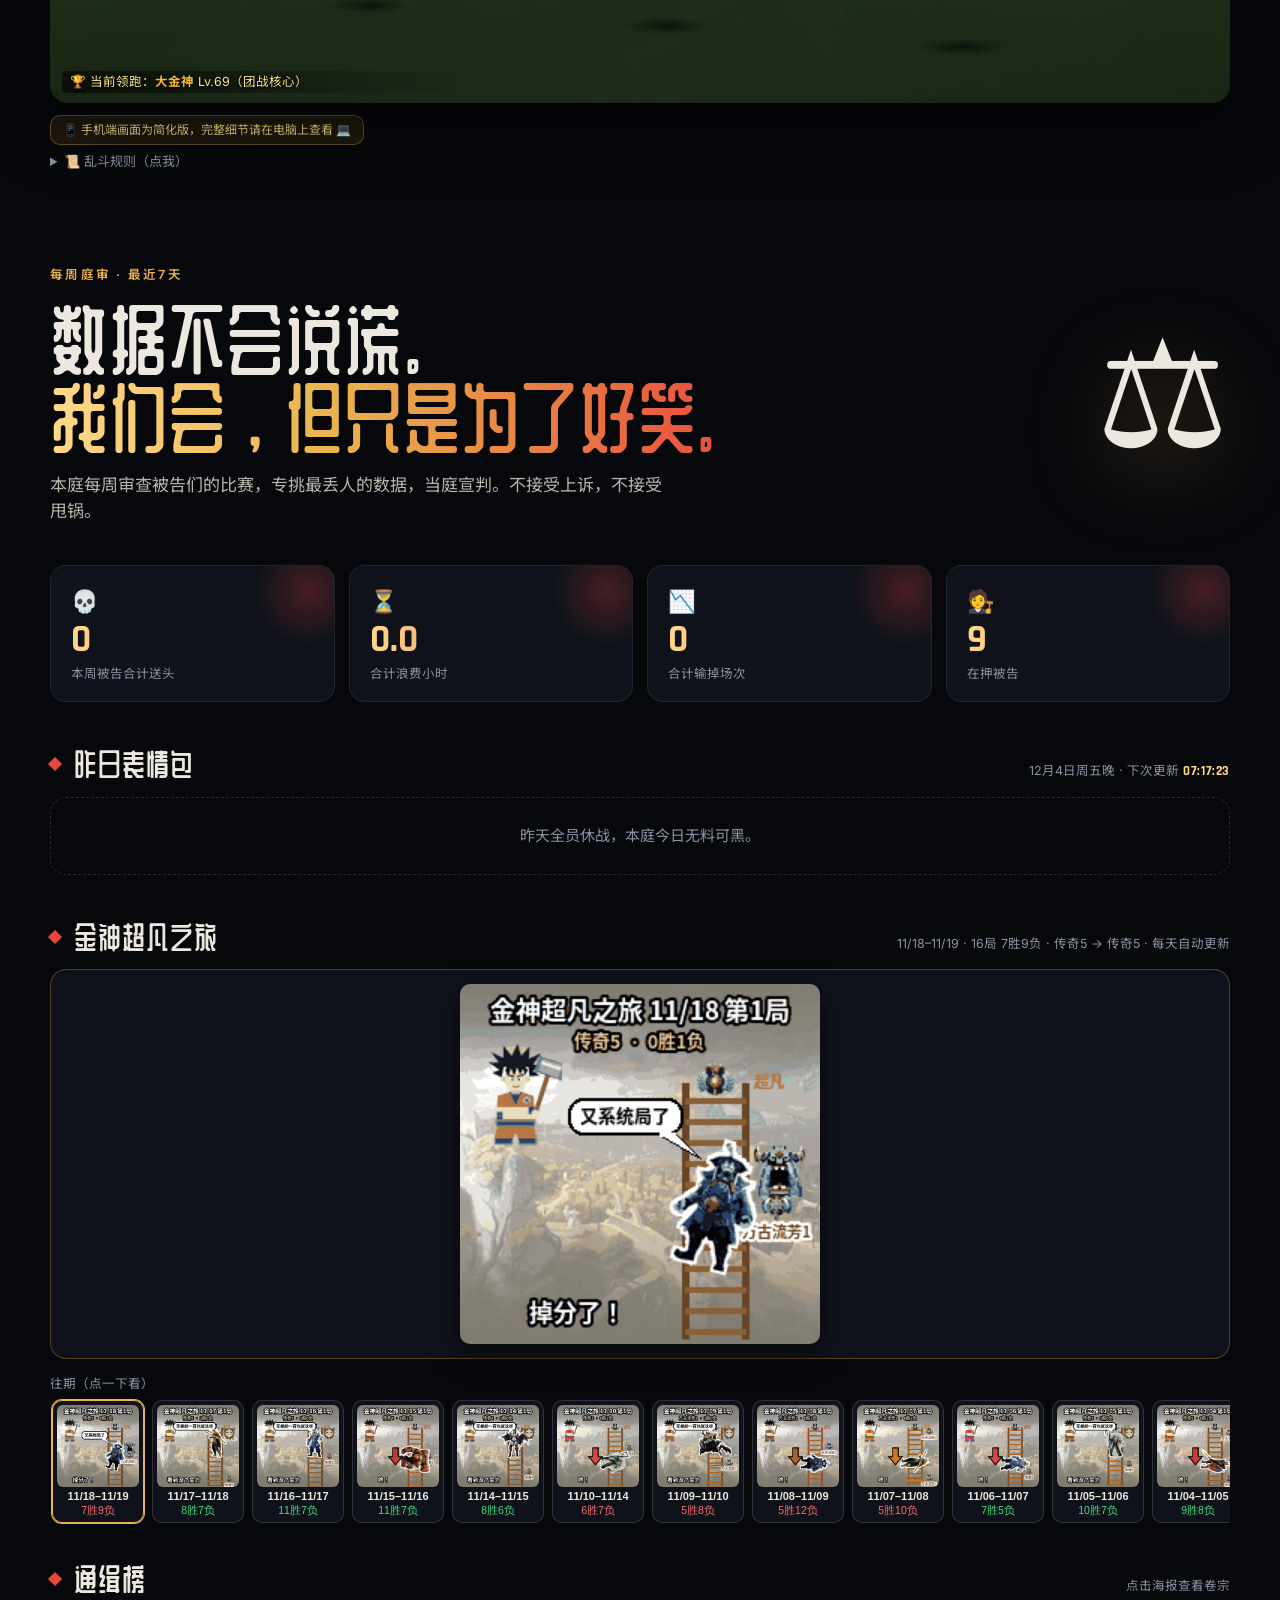
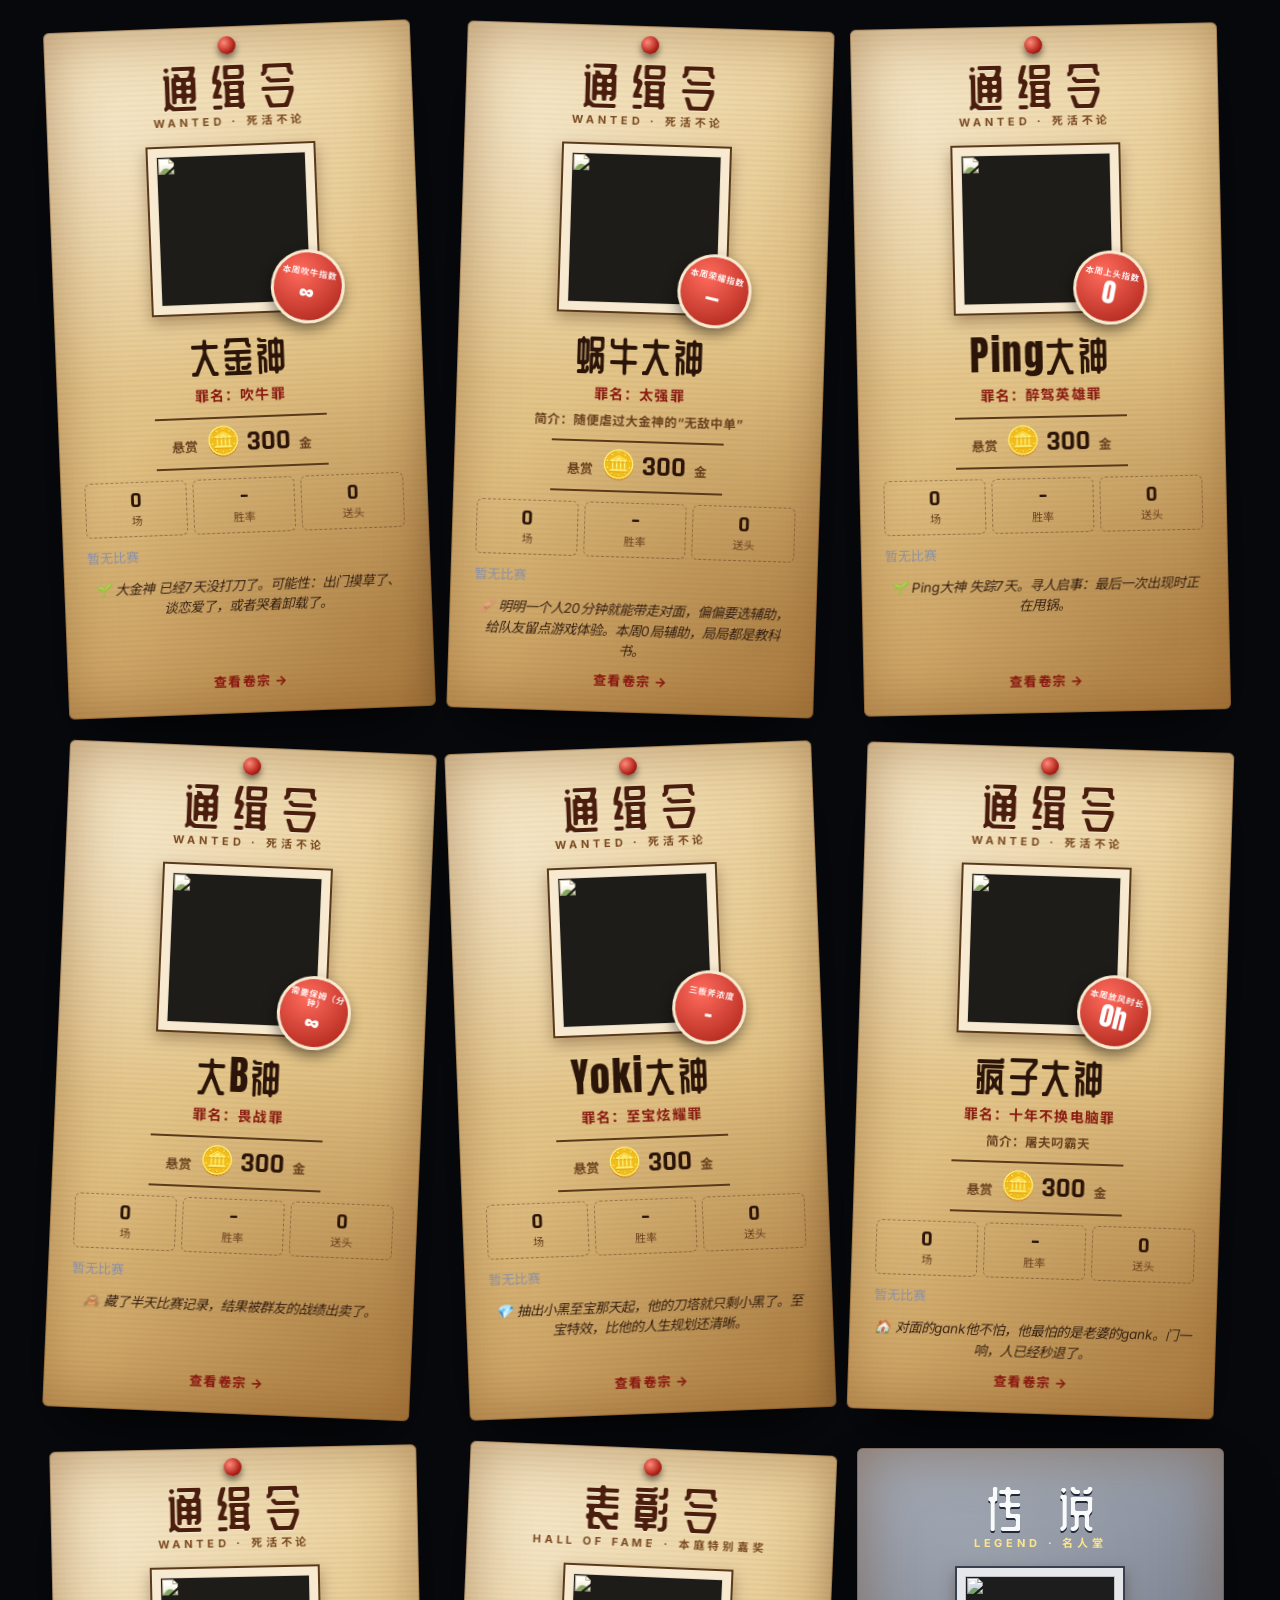
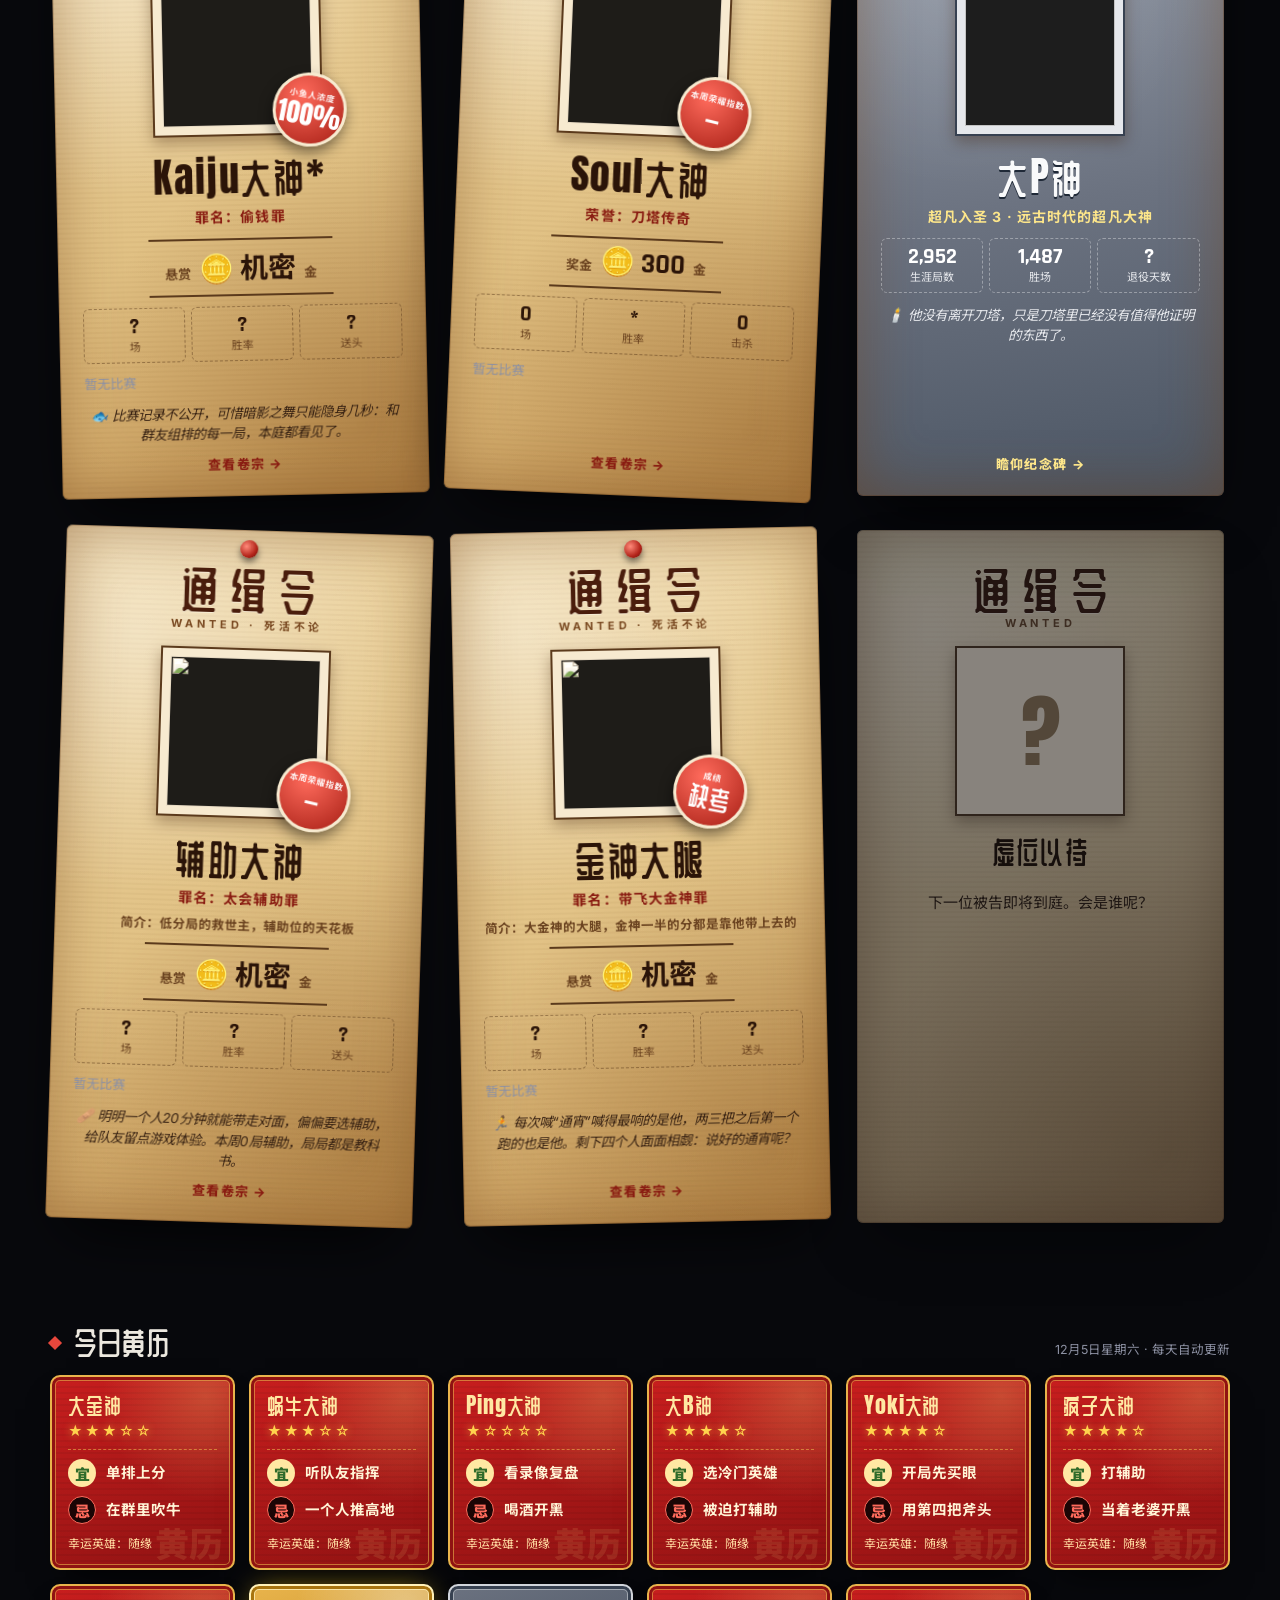
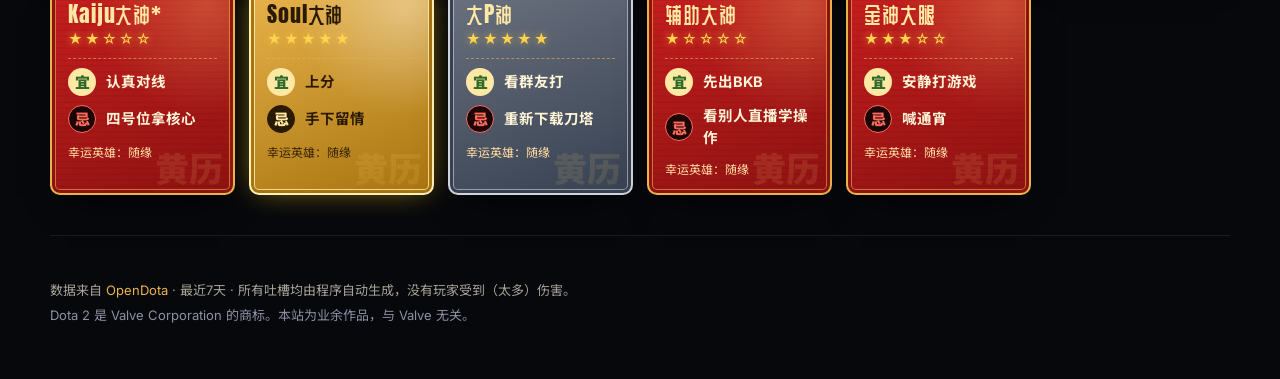
==== commit 7d765240: "篝火守卫 BETA: etichetta beta e link dalla home Co-Authored-By: Claude Opus 5.5 <noreply@anthropic.com>" ====
--- a/index.html
+++ b/index.html
@@ -2,7 +2,7 @@
 <html lang="zh-CN">
 <head>
   <meta charset="utf-8" />
-  <meta name="build" content="202611201558" />
+  <meta name="build" content="202611201835" />
   <meta http-equiv="Cache-Control" content="no-cache" />
   <meta name="viewport" content="width=device-width, initial-scale=1" />
   <title>刀塔法庭</title>
@@ -13,8 +13,8 @@
   <link rel="preconnect" href="https://fonts.googleapis.com" />
   <link rel="preconnect" href="https://fonts.gstatic.com" crossorigin />
   <link href="https://fonts.googleapis.com/css2?family=Anton&family=Inter:wght@400;500;600;700&family=Rajdhani:wght@500;600;700&family=Noto+Sans+SC:wght@400;500;700;900&family=ZCOOL+QingKe+HuangYou&display=swap" rel="stylesheet" />
-  <link rel="stylesheet" href="css/style.css?v=202611201558" />
-  <link rel="stylesheet" href="css/arena.css?v=202611201558" />
+  <link rel="stylesheet" href="css/style.css?v=202611201835" />
+  <link rel="stylesheet" href="css/arena.css?v=202611201835" />
 </head>
 <body>
   <div class="bg" aria-hidden="true"><div class="bg-glow g1"></div><div class="bg-glow g2"></div><div class="bg-grid"></div></div>
@@ -39,14 +39,14 @@
     <p class="muted">Dota 2 是 Valve Corporation 的商标。本站为业余作品，与 Valve 无关。</p>
   </footer>
 
-  <script src="js/config.js?v=202611201558"></script>
-  <script src="js/heroes-zh.js?v=202611201558"></script>
-  <script src="js/demo.js?v=202611201558"></script>
-  <script src="js/api.js?v=202611201558"></script>
-  <script src="js/roast.js?v=202611201558"></script>
-  <script src="js/daily.js?v=202611201558"></script>
-  <script src="js/home-extra.js?v=202611201558"></script>
-  <script src="js/arena.js?v=202611201558"></script>
-  <script src="js/app.js?v=202611201558"></script>
+  <script src="js/config.js?v=202611201835"></script>
+  <script src="js/heroes-zh.js?v=202611201835"></script>
+  <script src="js/demo.js?v=202611201835"></script>
+  <script src="js/api.js?v=202611201835"></script>
+  <script src="js/roast.js?v=202611201835"></script>
+  <script src="js/daily.js?v=202611201835"></script>
+  <script src="js/home-extra.js?v=202611201835"></script>
+  <script src="js/arena.js?v=202611201835"></script>
+  <script src="js/app.js?v=202611201835"></script>
 </body>
 </html>
--- a/css/style.css
+++ b/css/style.css
@@ -911,3 +911,8 @@
 .rt-rank { display: flex; align-items: center; gap: 8px; }
 .rt-rank .medal { width: 34px; height: 34px; }
 .wg-meme { display: block; width: min(480px, 100%); margin: 14px auto 0; border-radius: 12px; }
+.game-link { display: block; margin: 6px 0 12px; padding: 12px 16px; border-radius: 14px; text-decoration: none; color: var(--text, #e8e2d4); text-align: center; font-size: 14.5px;
+  background: linear-gradient(90deg, rgba(255,120,40,.18), rgba(242,182,50,.12)); border: 1px solid rgba(255,140,60,.5); }
+.game-link b { color: #ffb03a; font-size: 18px; }
+.game-link sup { font-size: 10px; font-weight: 900; background: #ff6a3a; color: #111; padding: 1px 5px; border-radius: 3px; }
+.game-link:hover { border-color: #ffb03a; }
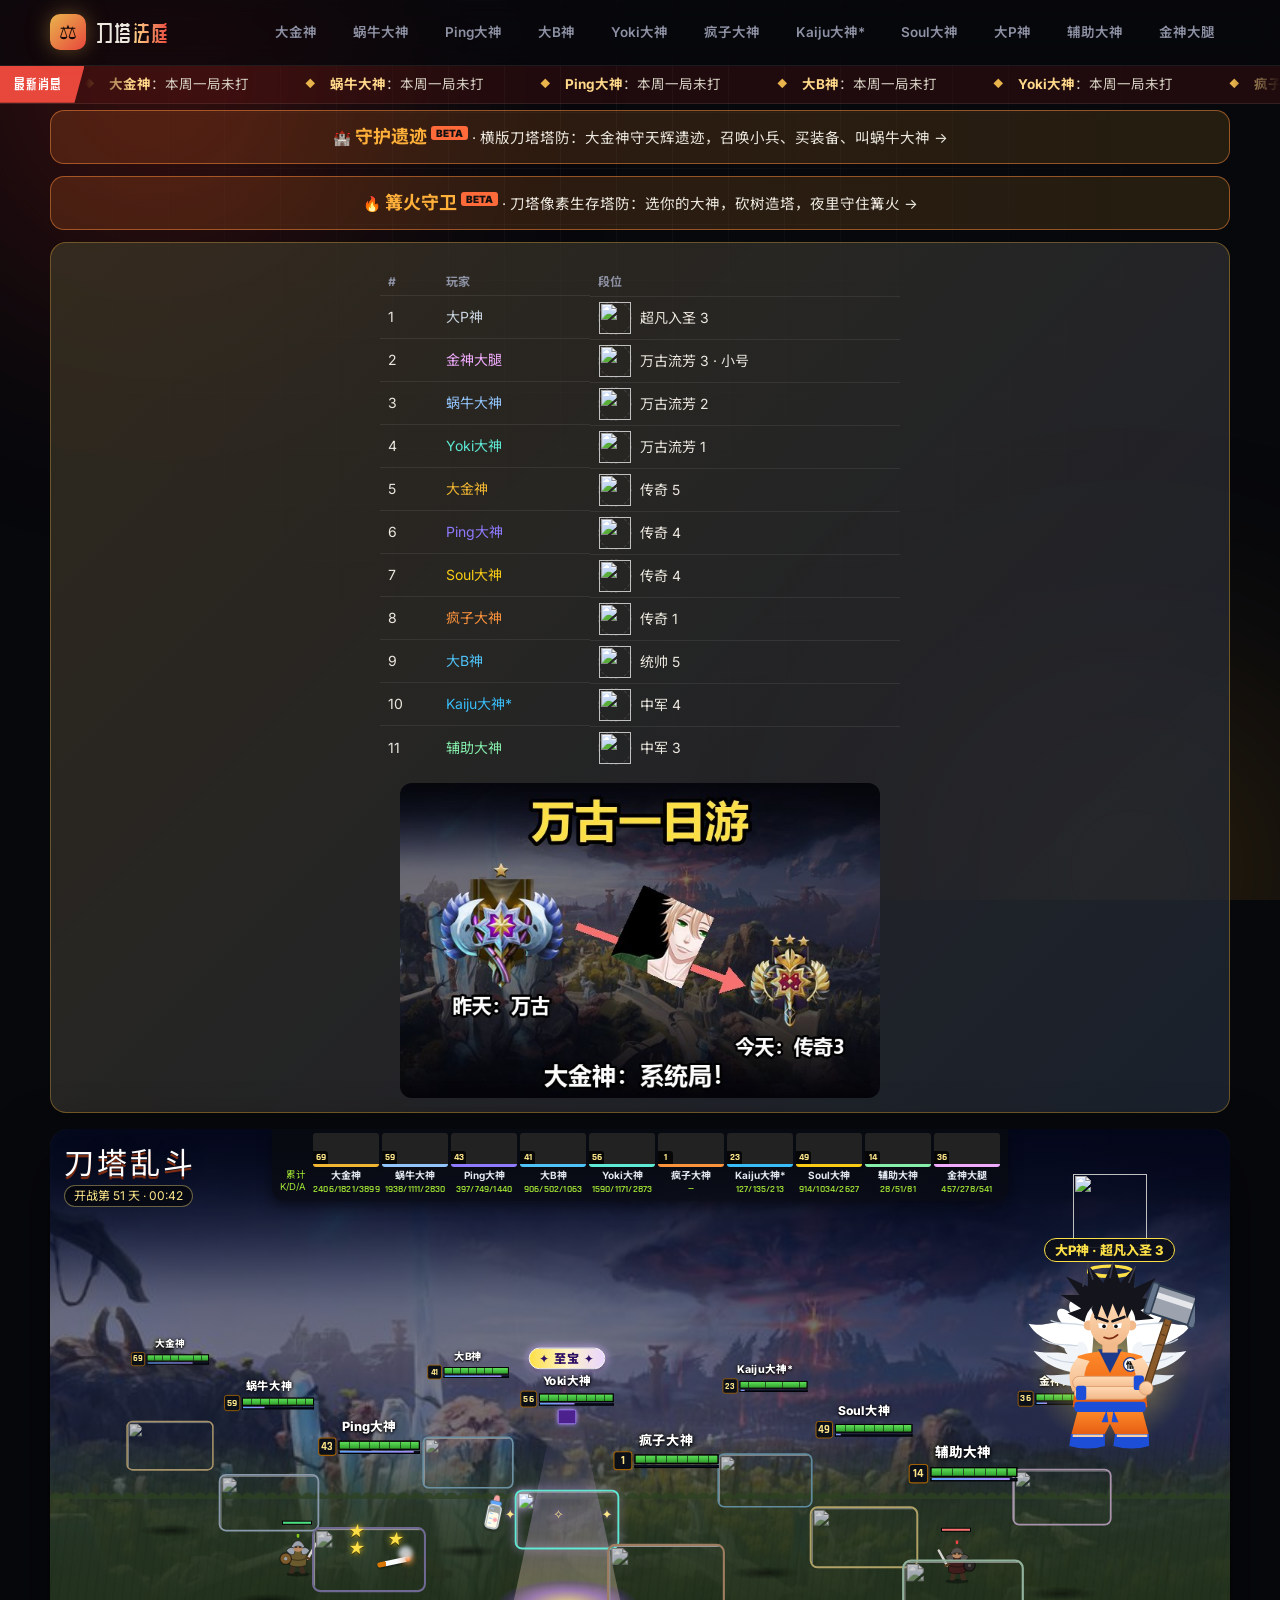
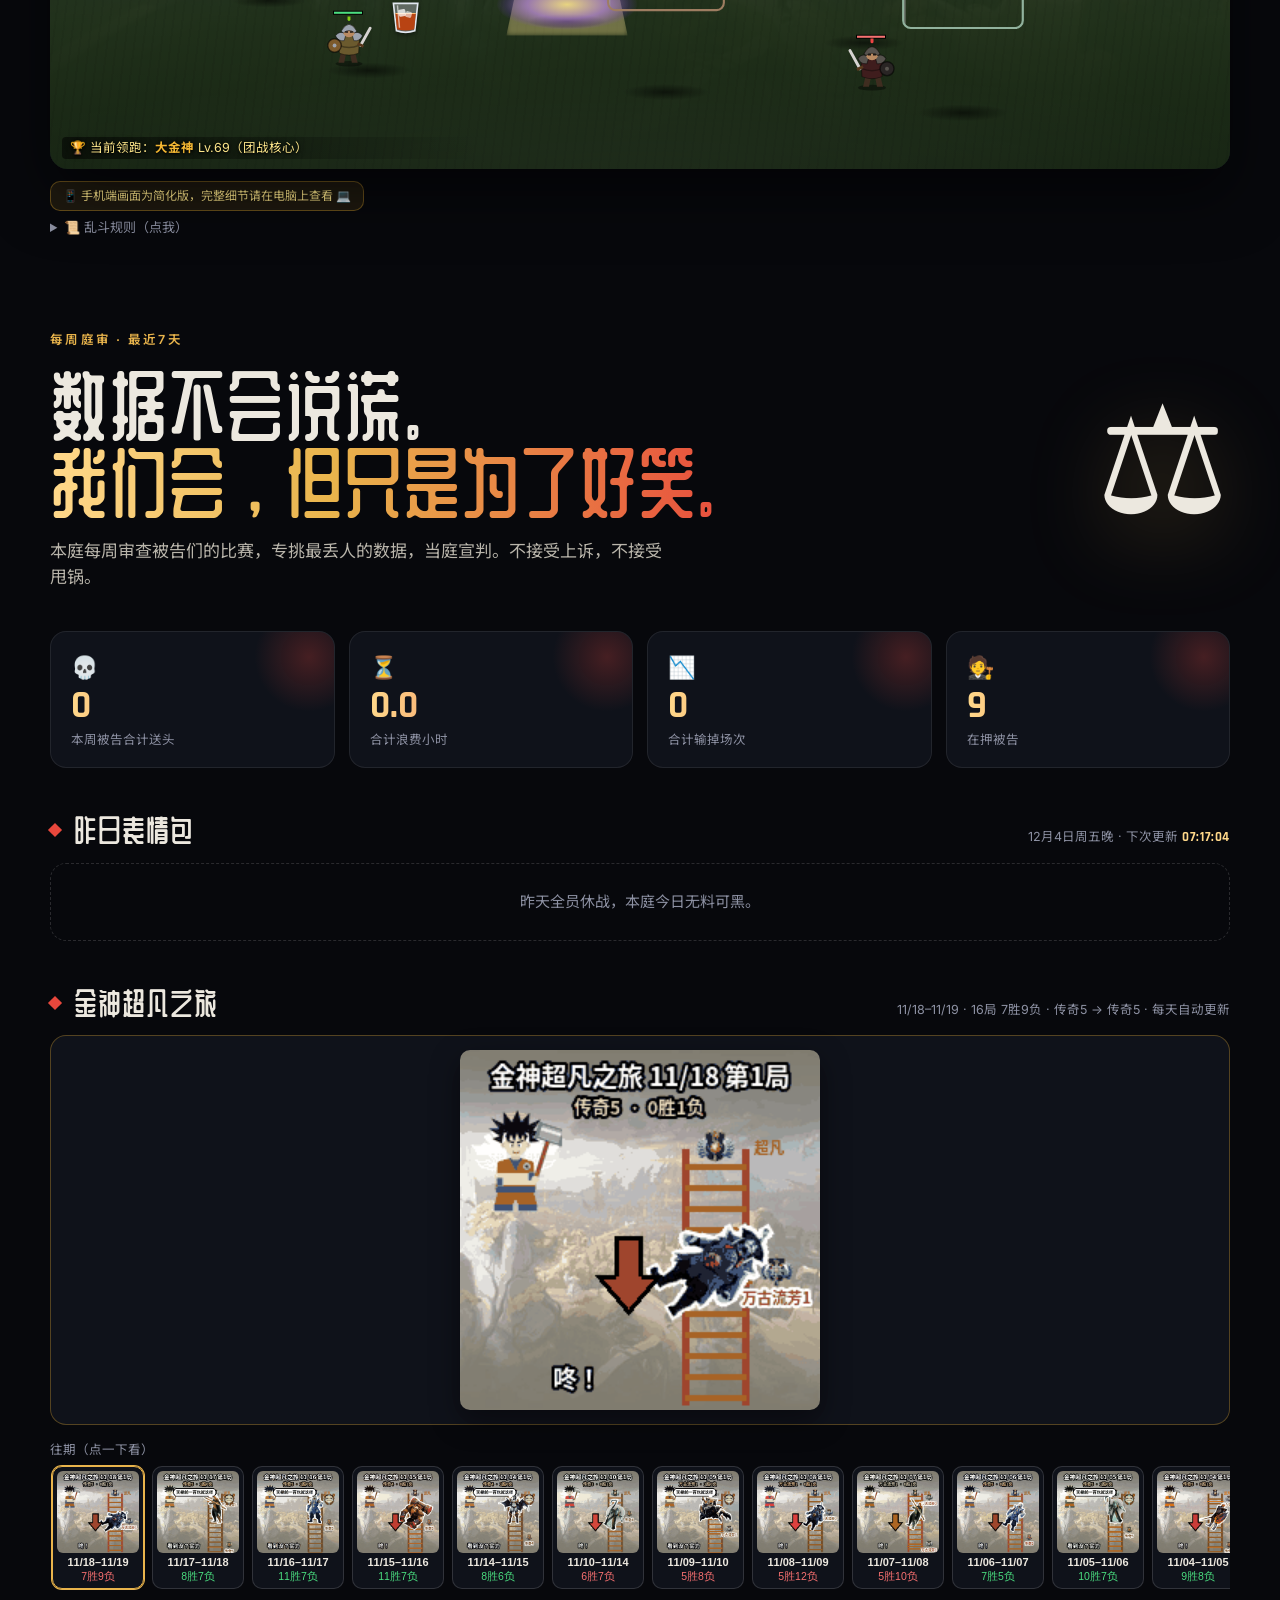
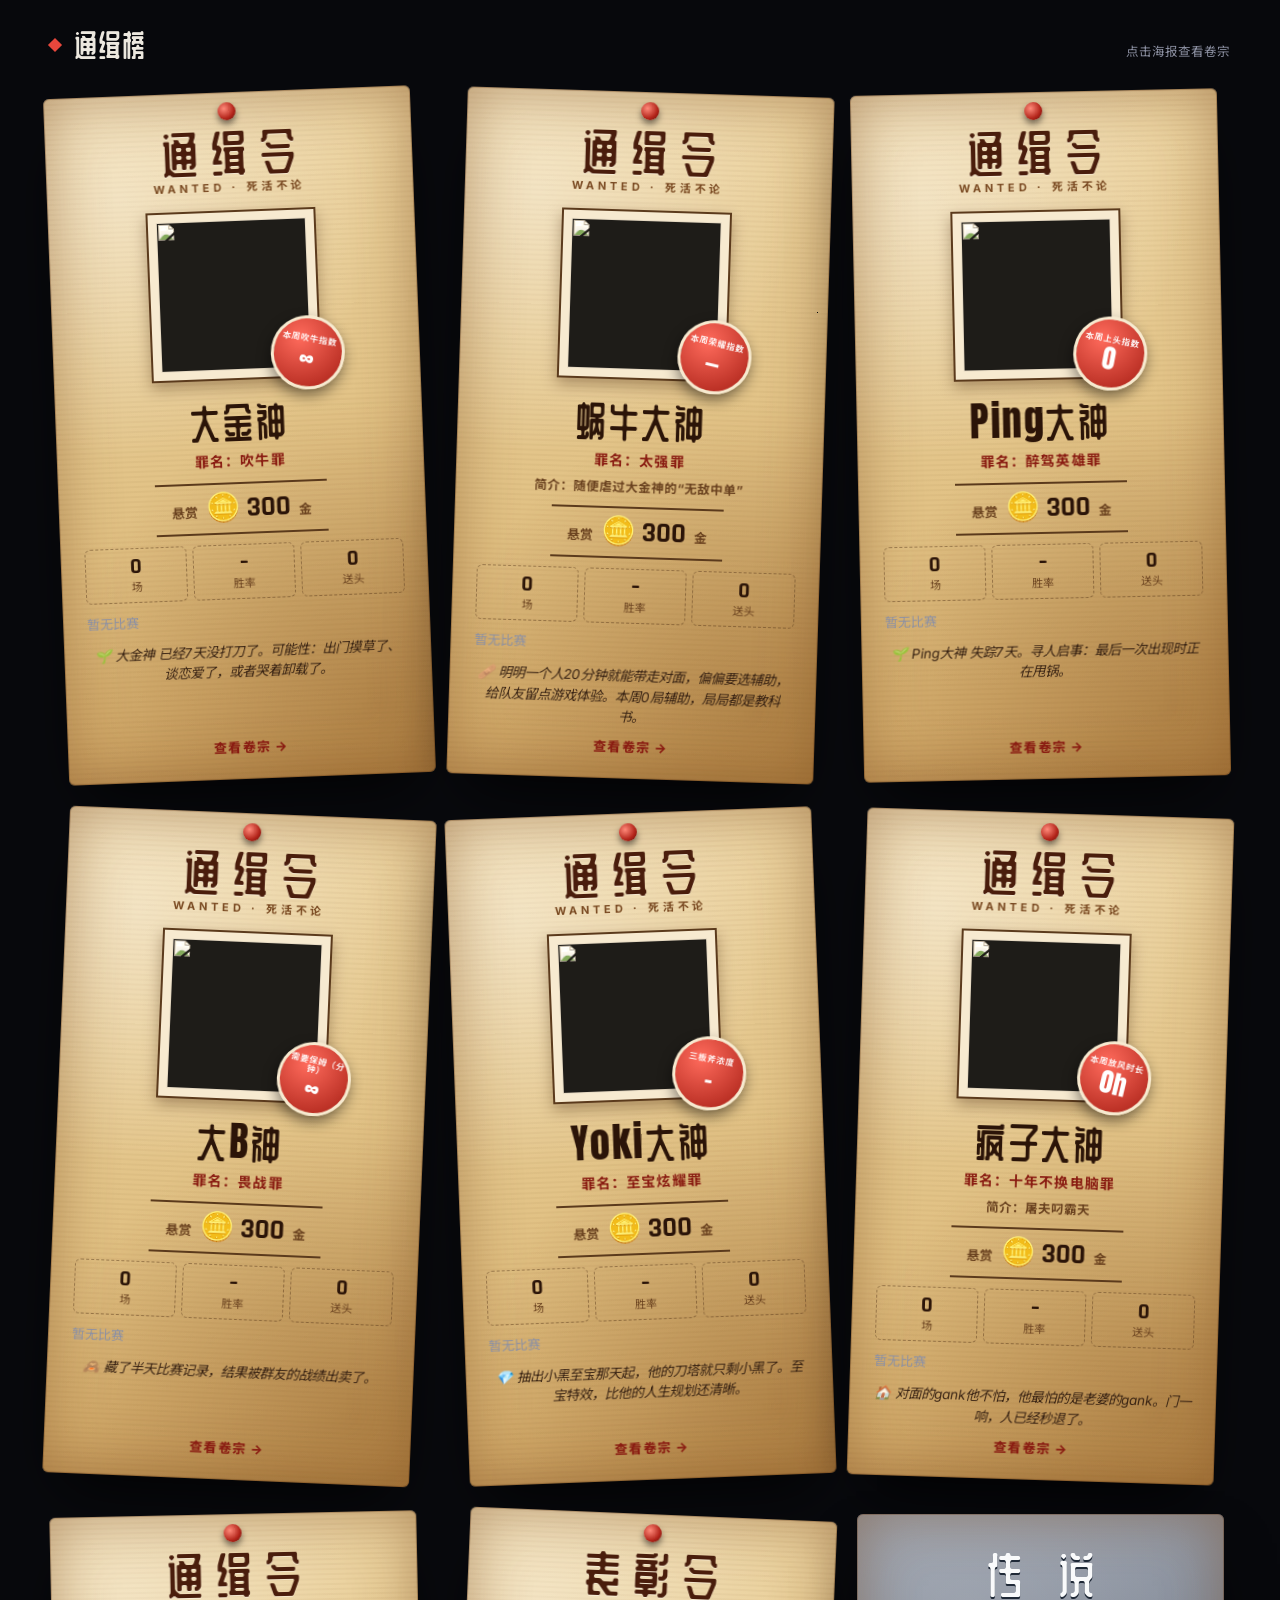
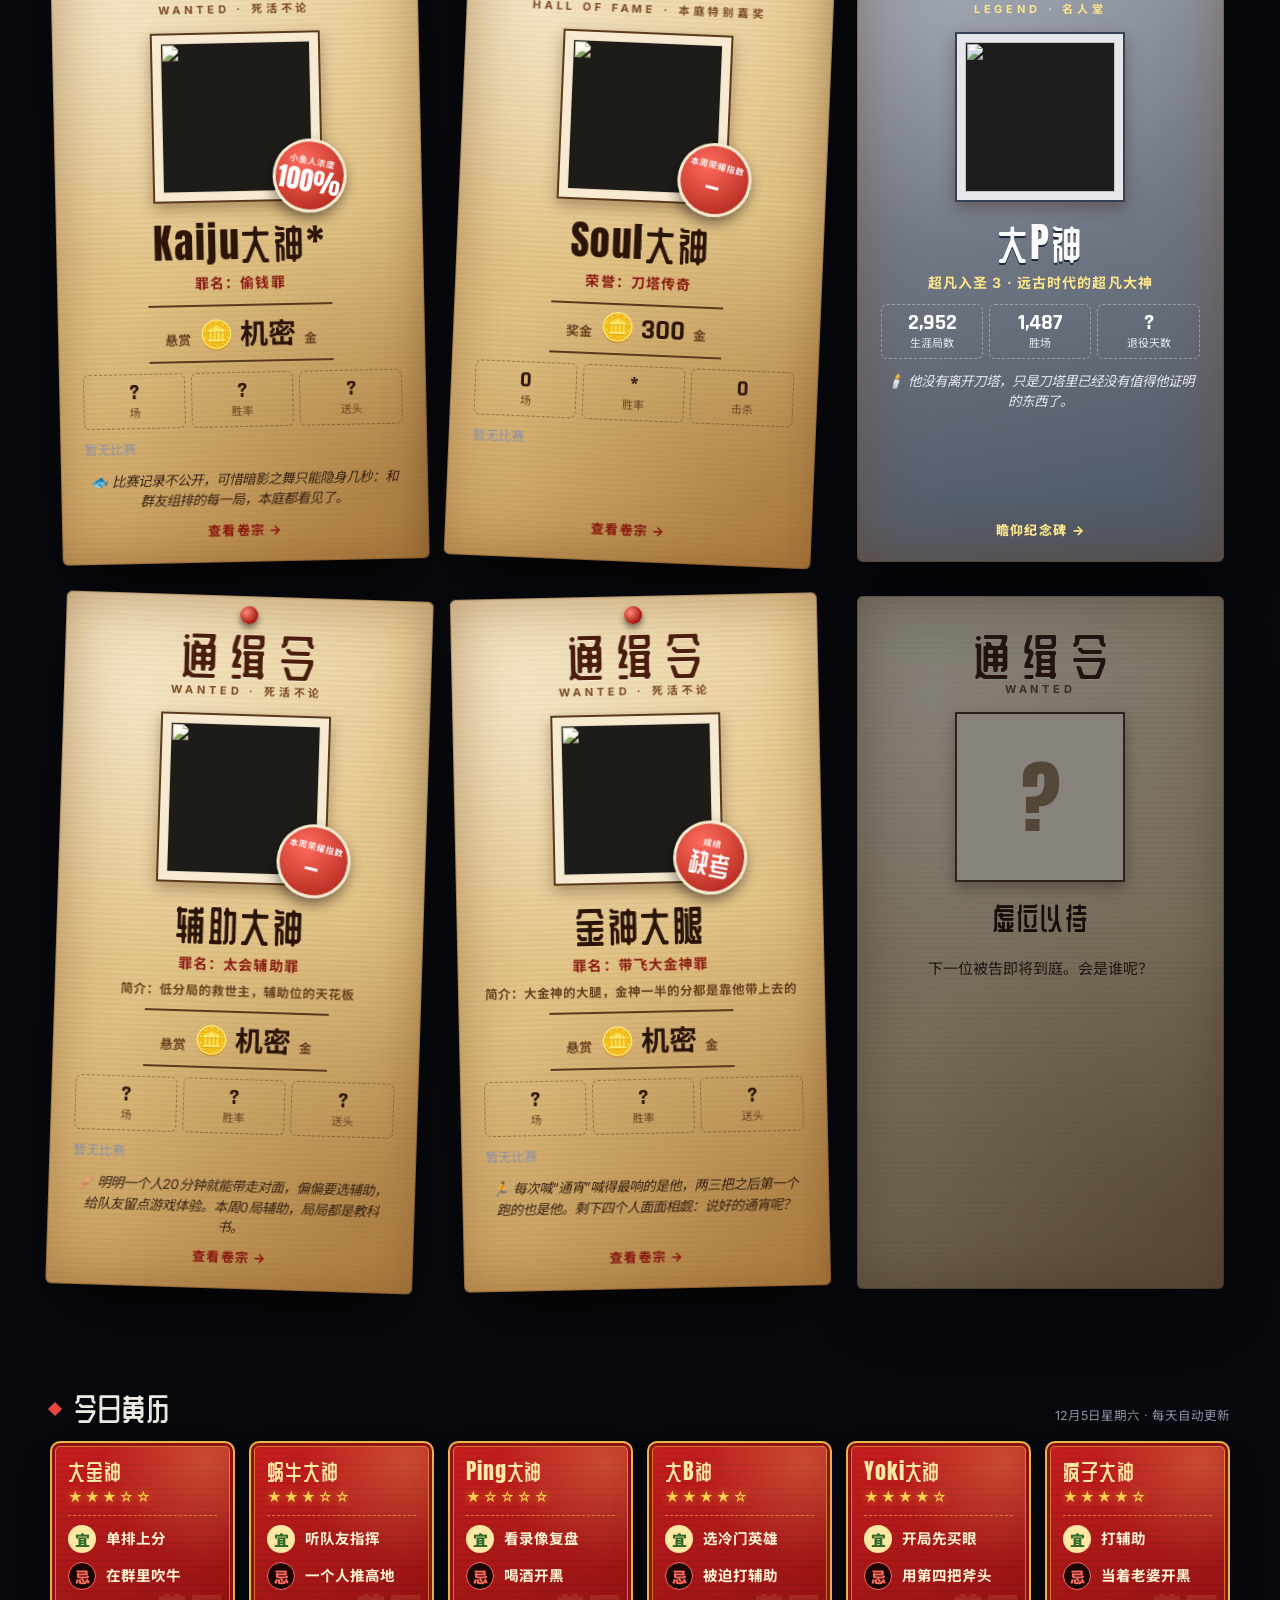
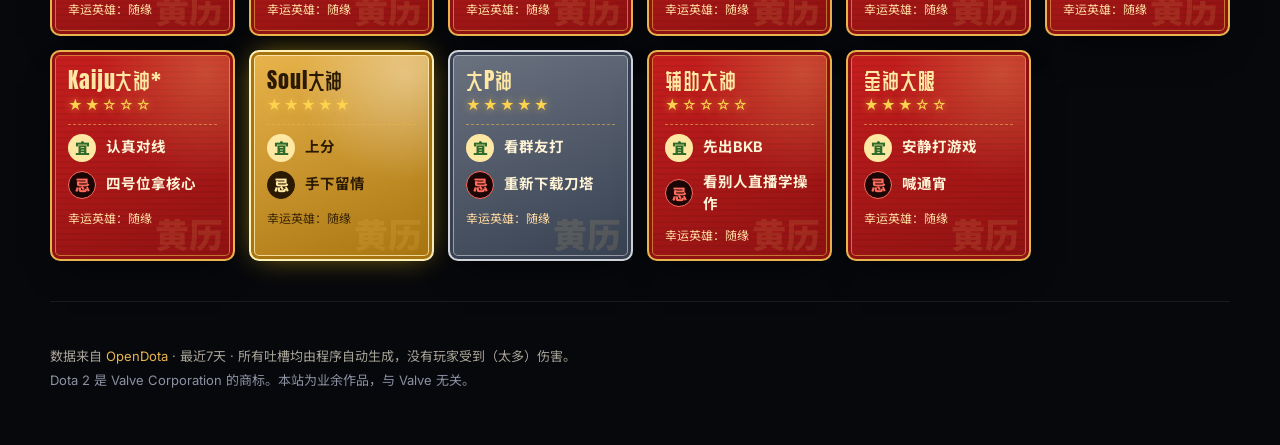
==== commit 3199b645: "Game 2 守护遗迹 (BETA): tower defense di profilo, 大金神 con 4 eroi, creep del Radiant a 3 livelli, oggetti" ====
--- a/index.html
+++ b/index.html
@@ -2,7 +2,7 @@
 <html lang="zh-CN">
 <head>
   <meta charset="utf-8" />
-  <meta name="build" content="202611201835" />
+  <meta name="build" content="202611201950" />
   <meta http-equiv="Cache-Control" content="no-cache" />
   <meta name="viewport" content="width=device-width, initial-scale=1" />
   <title>刀塔法庭</title>
@@ -13,8 +13,8 @@
   <link rel="preconnect" href="https://fonts.googleapis.com" />
   <link rel="preconnect" href="https://fonts.gstatic.com" crossorigin />
   <link href="https://fonts.googleapis.com/css2?family=Anton&family=Inter:wght@400;500;600;700&family=Rajdhani:wght@500;600;700&family=Noto+Sans+SC:wght@400;500;700;900&family=ZCOOL+QingKe+HuangYou&display=swap" rel="stylesheet" />
-  <link rel="stylesheet" href="css/style.css?v=202611201835" />
-  <link rel="stylesheet" href="css/arena.css?v=202611201835" />
+  <link rel="stylesheet" href="css/style.css?v=202611201950" />
+  <link rel="stylesheet" href="css/arena.css?v=202611201950" />
 </head>
 <body>
   <div class="bg" aria-hidden="true"><div class="bg-glow g1"></div><div class="bg-glow g2"></div><div class="bg-grid"></div></div>
@@ -39,14 +39,14 @@
     <p class="muted">Dota 2 是 Valve Corporation 的商标。本站为业余作品，与 Valve 无关。</p>
   </footer>
 
-  <script src="js/config.js?v=202611201835"></script>
-  <script src="js/heroes-zh.js?v=202611201835"></script>
-  <script src="js/demo.js?v=202611201835"></script>
-  <script src="js/api.js?v=202611201835"></script>
-  <script src="js/roast.js?v=202611201835"></script>
-  <script src="js/daily.js?v=202611201835"></script>
-  <script src="js/home-extra.js?v=202611201835"></script>
-  <script src="js/arena.js?v=202611201835"></script>
-  <script src="js/app.js?v=202611201835"></script>
+  <script src="js/config.js?v=202611201950"></script>
+  <script src="js/heroes-zh.js?v=202611201950"></script>
+  <script src="js/demo.js?v=202611201950"></script>
+  <script src="js/api.js?v=202611201950"></script>
+  <script src="js/roast.js?v=202611201950"></script>
+  <script src="js/daily.js?v=202611201950"></script>
+  <script src="js/home-extra.js?v=202611201950"></script>
+  <script src="js/arena.js?v=202611201950"></script>
+  <script src="js/app.js?v=202611201950"></script>
 </body>
 </html>
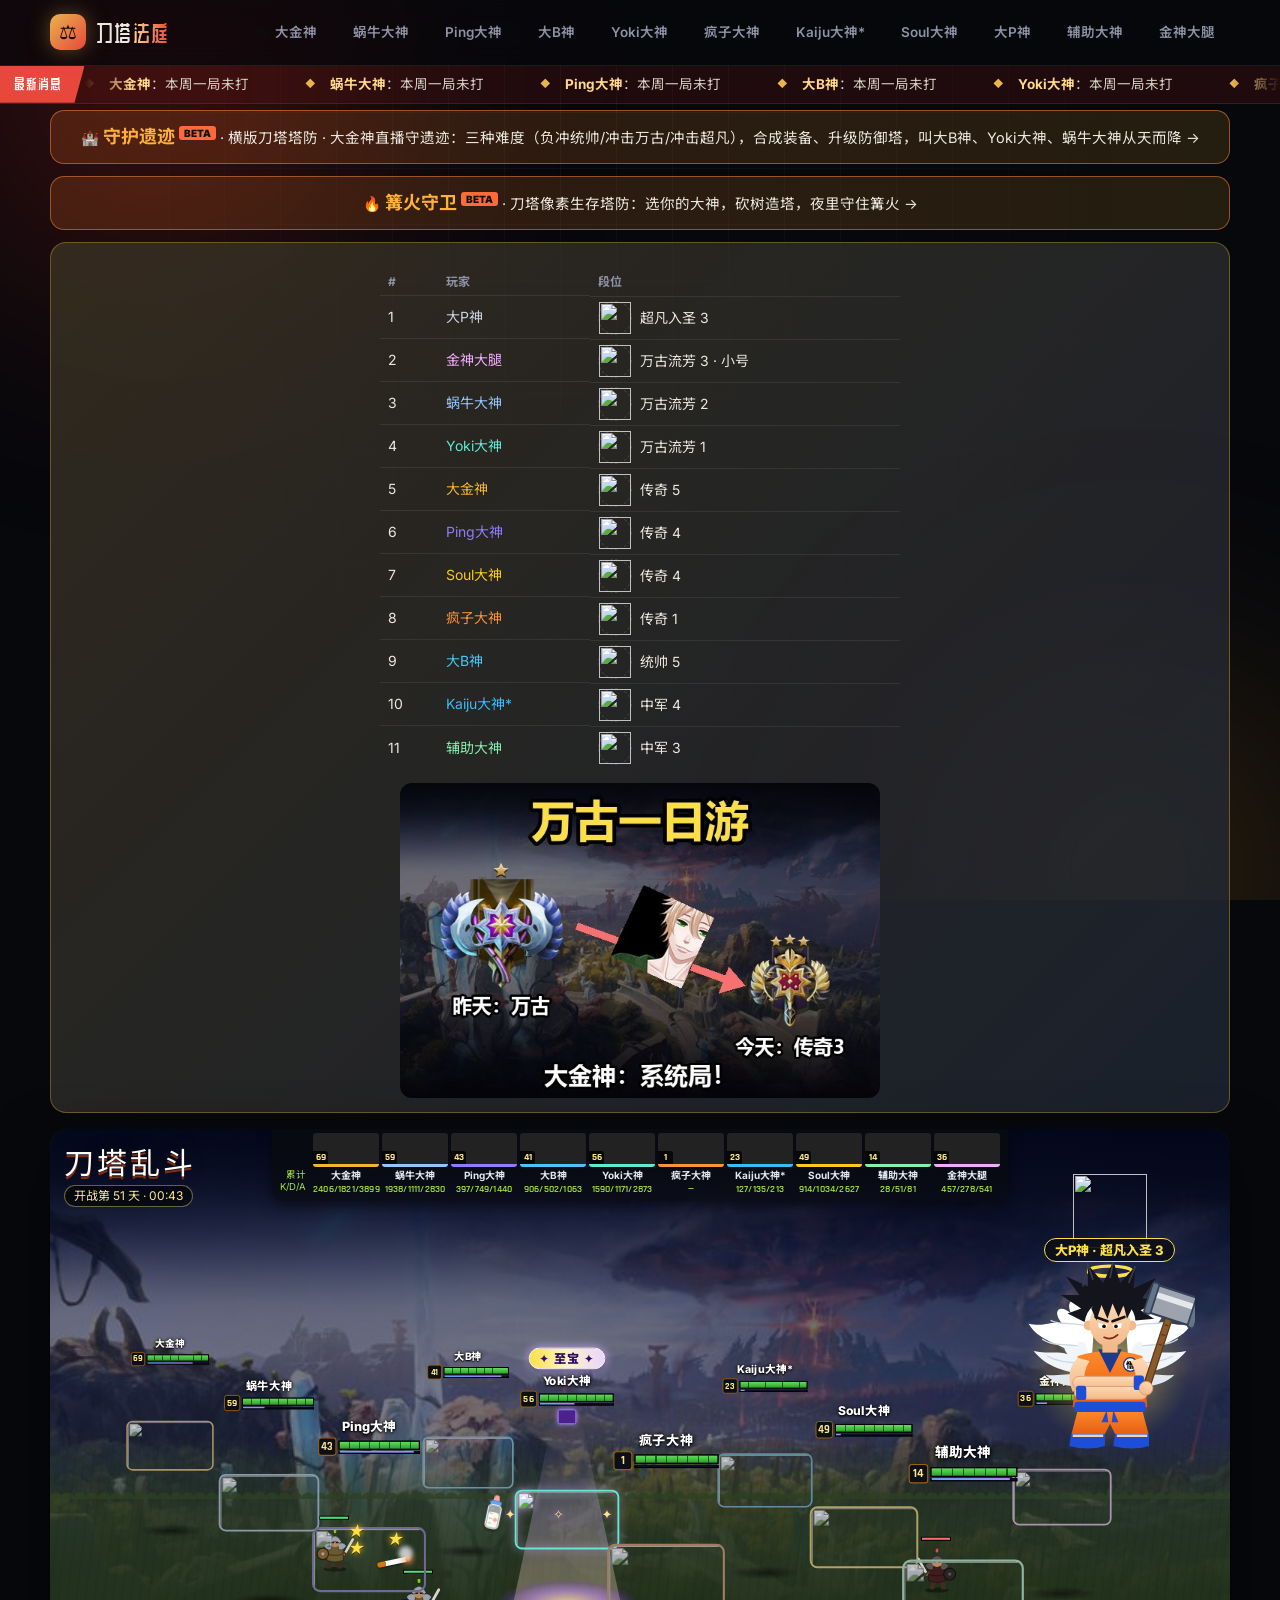
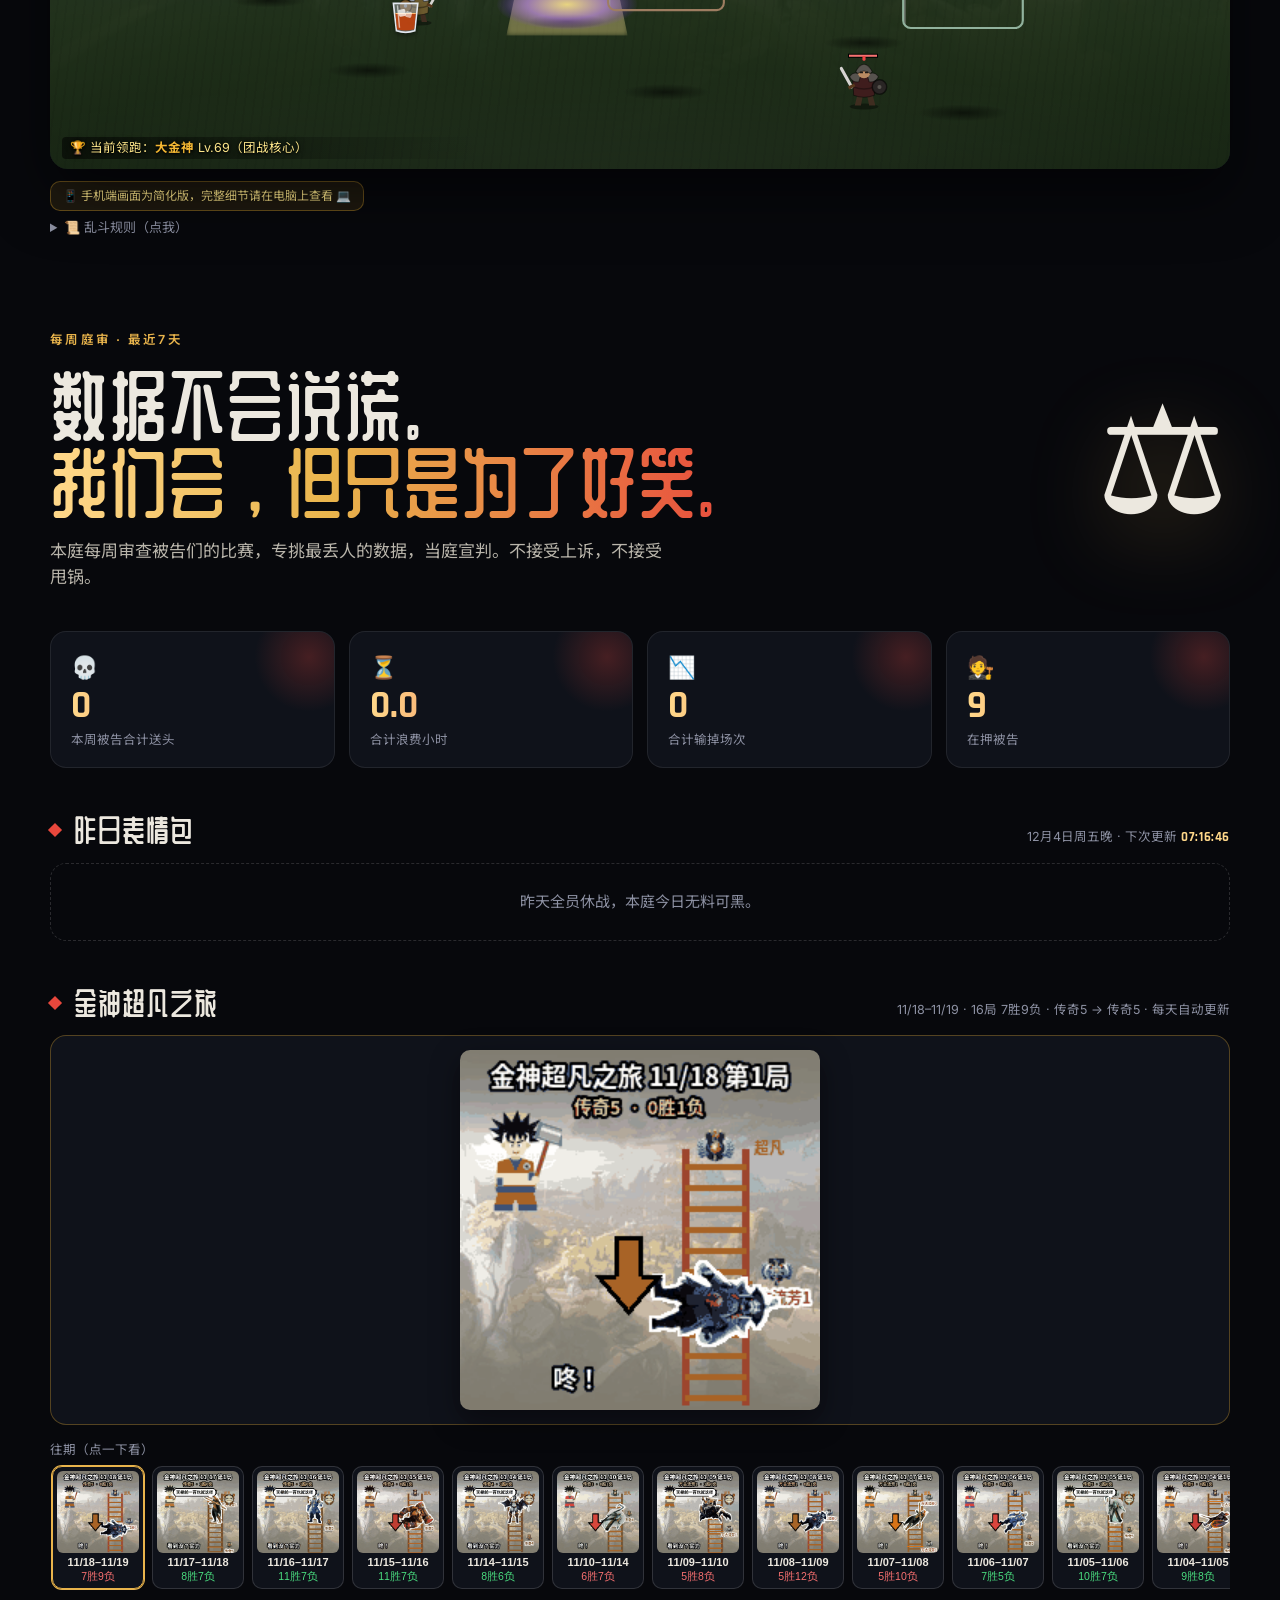
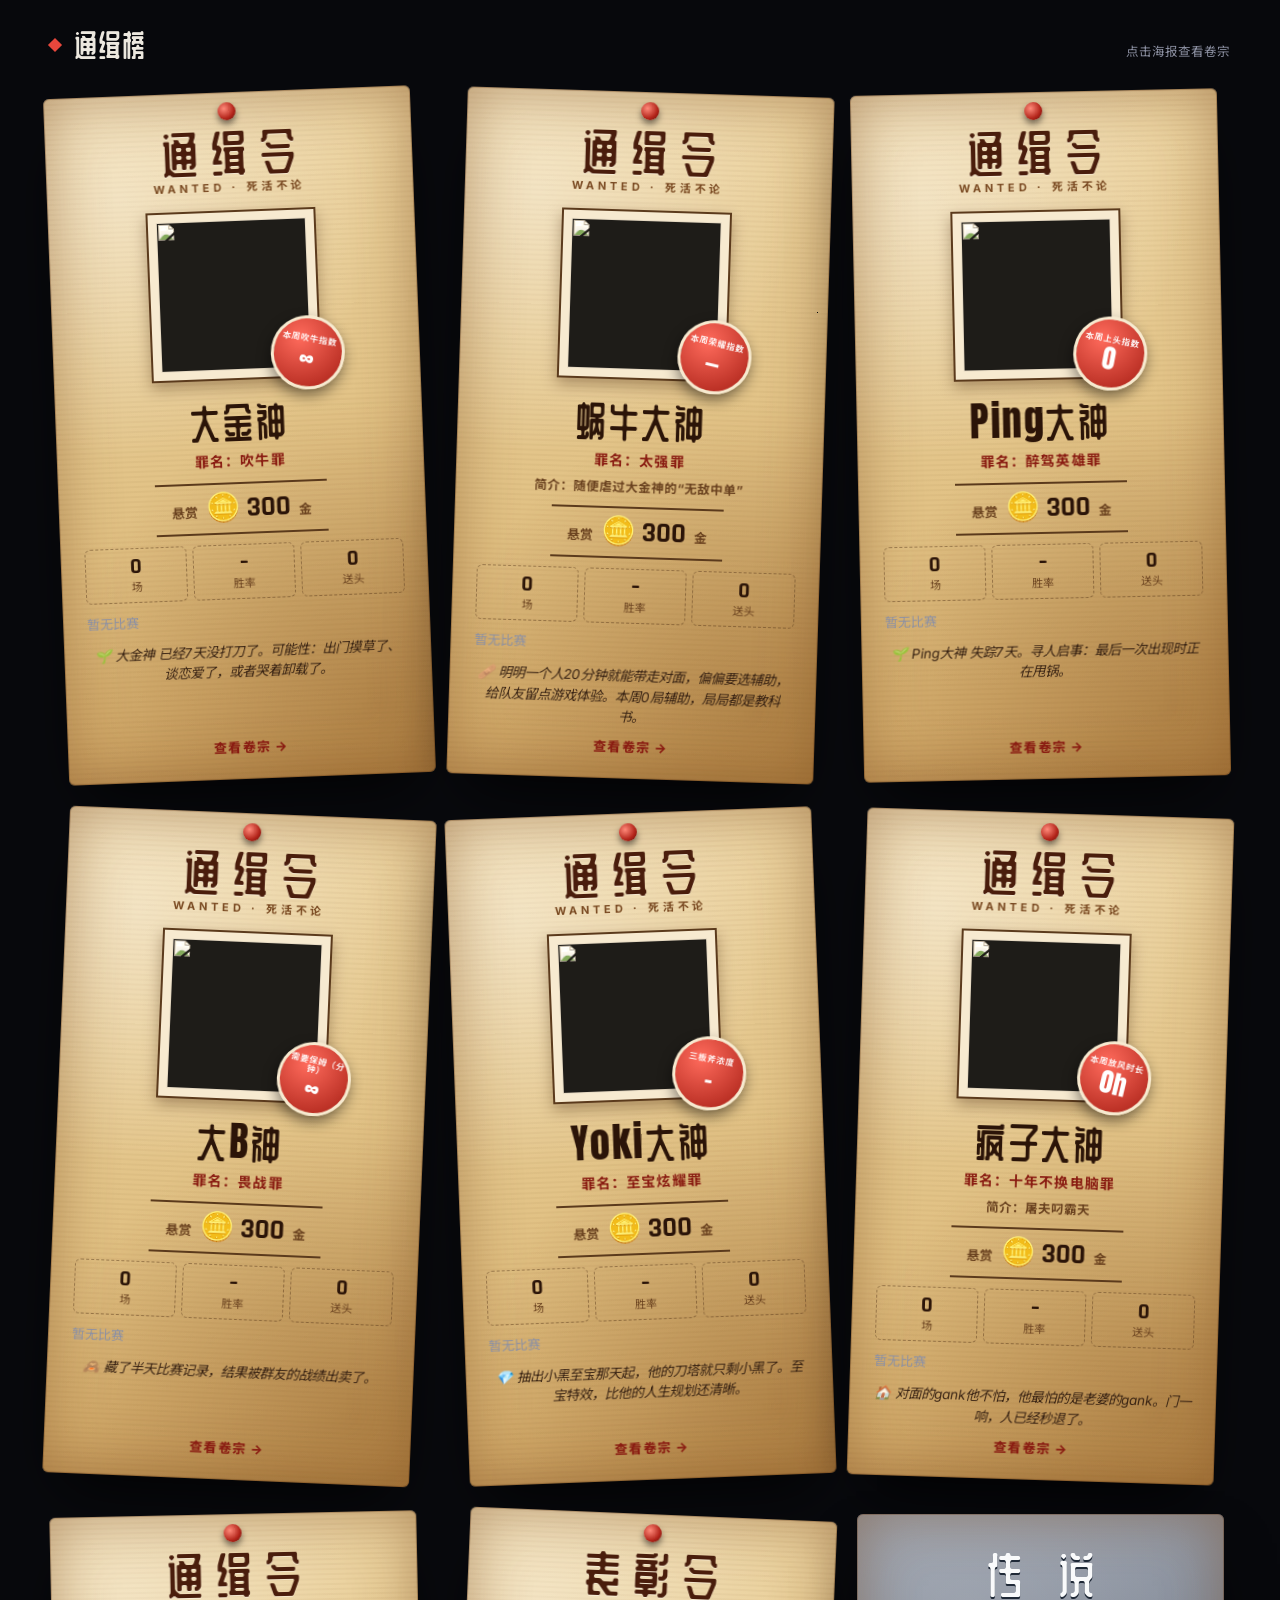
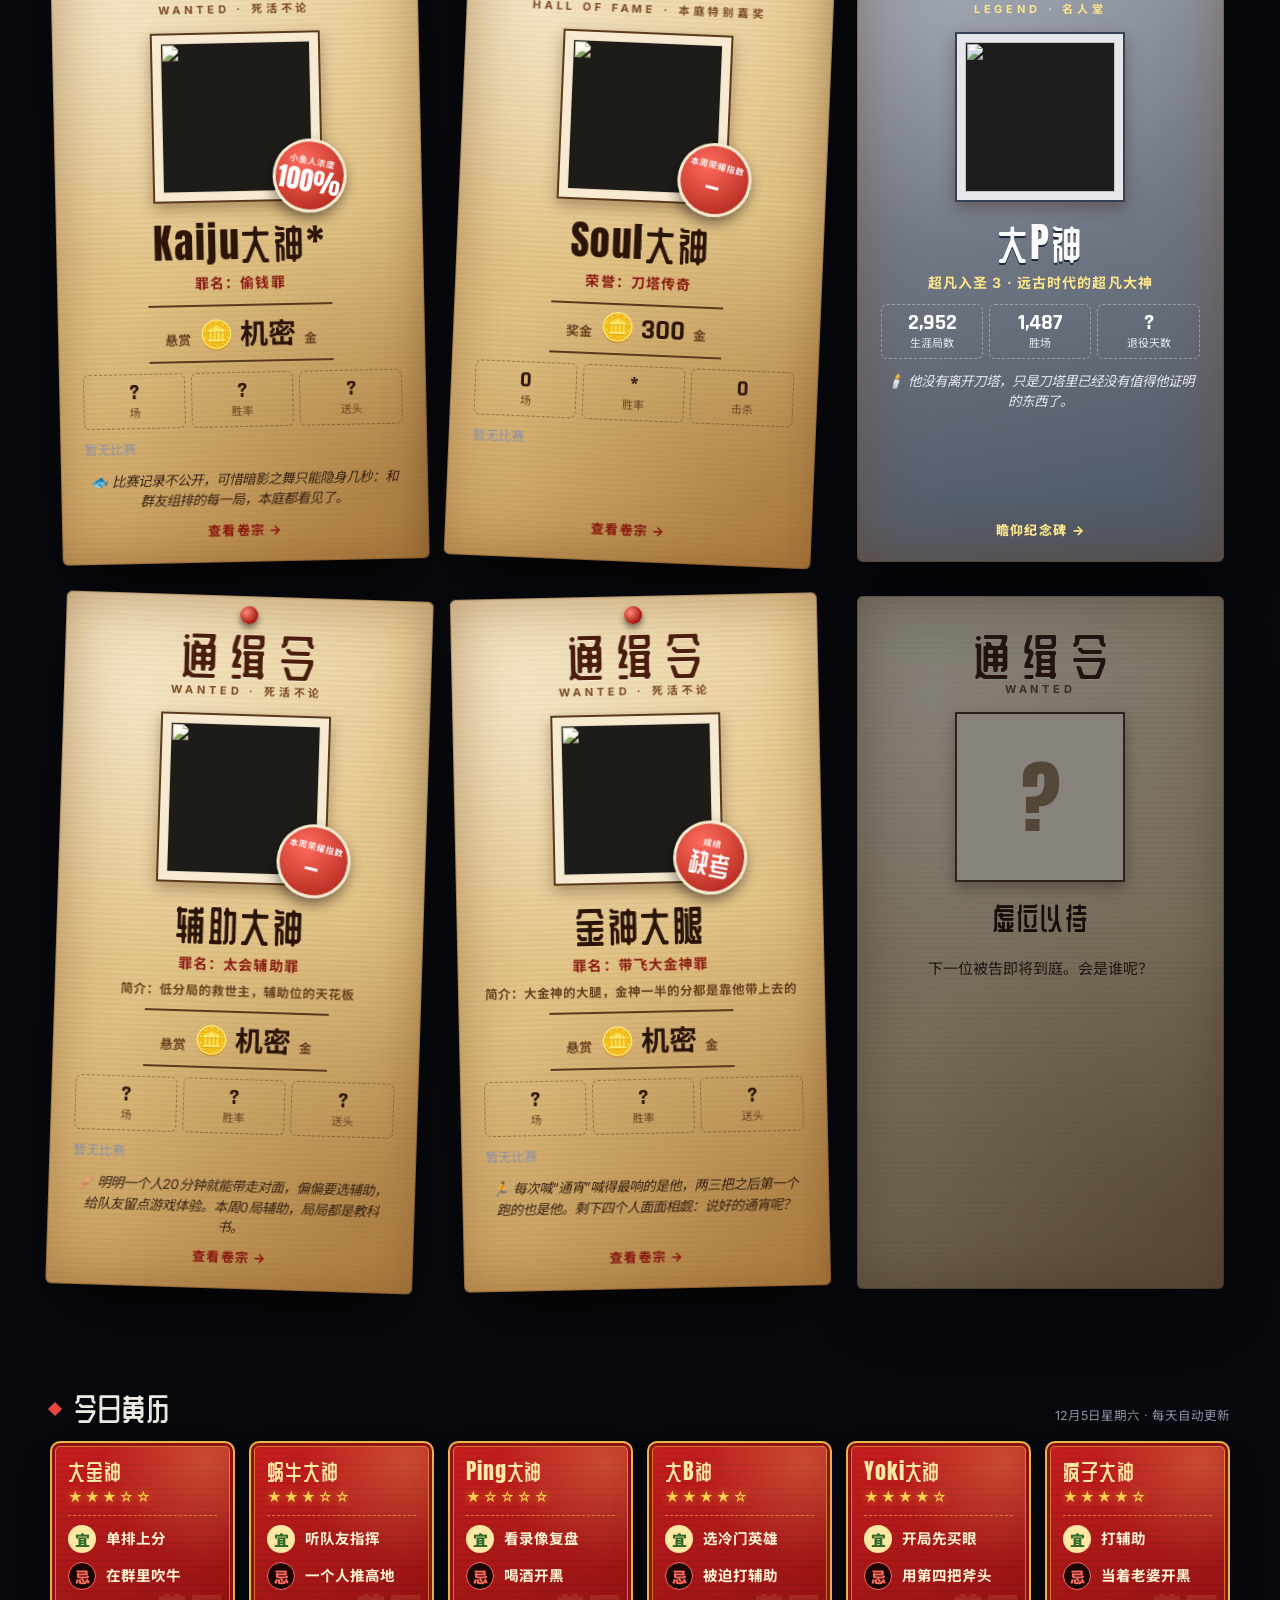
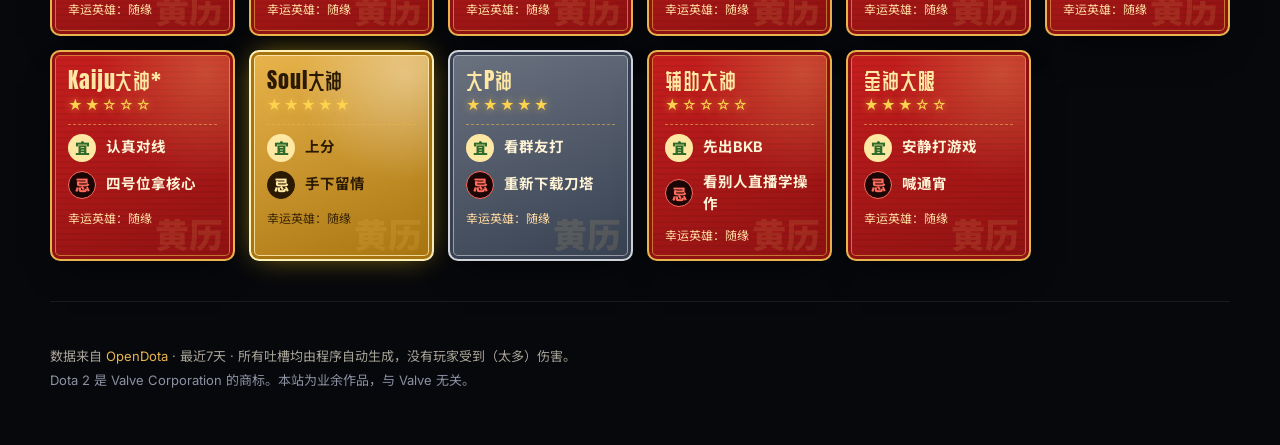
==== commit b40d03d5: "Game 2: Invoker con meteora gigante,天火 multipla (神杖), ciclone che avanza, onda sonora arcobaleno; de" ====
--- a/index.html
+++ b/index.html
@@ -2,7 +2,7 @@
 <html lang="zh-CN">
 <head>
   <meta charset="utf-8" />
-  <meta name="build" content="202611201950" />
+  <meta name="build" content="202611202101" />
   <meta http-equiv="Cache-Control" content="no-cache" />
   <meta name="viewport" content="width=device-width, initial-scale=1" />
   <title>刀塔法庭</title>
@@ -13,8 +13,8 @@
   <link rel="preconnect" href="https://fonts.googleapis.com" />
   <link rel="preconnect" href="https://fonts.gstatic.com" crossorigin />
   <link href="https://fonts.googleapis.com/css2?family=Anton&family=Inter:wght@400;500;600;700&family=Rajdhani:wght@500;600;700&family=Noto+Sans+SC:wght@400;500;700;900&family=ZCOOL+QingKe+HuangYou&display=swap" rel="stylesheet" />
-  <link rel="stylesheet" href="css/style.css?v=202611201950" />
-  <link rel="stylesheet" href="css/arena.css?v=202611201950" />
+  <link rel="stylesheet" href="css/style.css?v=202611202101" />
+  <link rel="stylesheet" href="css/arena.css?v=202611202101" />
 </head>
 <body>
   <div class="bg" aria-hidden="true"><div class="bg-glow g1"></div><div class="bg-glow g2"></div><div class="bg-grid"></div></div>
@@ -39,14 +39,14 @@
     <p class="muted">Dota 2 是 Valve Corporation 的商标。本站为业余作品，与 Valve 无关。</p>
   </footer>
 
-  <script src="js/config.js?v=202611201950"></script>
-  <script src="js/heroes-zh.js?v=202611201950"></script>
-  <script src="js/demo.js?v=202611201950"></script>
-  <script src="js/api.js?v=202611201950"></script>
-  <script src="js/roast.js?v=202611201950"></script>
-  <script src="js/daily.js?v=202611201950"></script>
-  <script src="js/home-extra.js?v=202611201950"></script>
-  <script src="js/arena.js?v=202611201950"></script>
-  <script src="js/app.js?v=202611201950"></script>
+  <script src="js/config.js?v=202611202101"></script>
+  <script src="js/heroes-zh.js?v=202611202101"></script>
+  <script src="js/demo.js?v=202611202101"></script>
+  <script src="js/api.js?v=202611202101"></script>
+  <script src="js/roast.js?v=202611202101"></script>
+  <script src="js/daily.js?v=202611202101"></script>
+  <script src="js/home-extra.js?v=202611202101"></script>
+  <script src="js/arena.js?v=202611202101"></script>
+  <script src="js/app.js?v=202611202101"></script>
 </body>
 </html>
